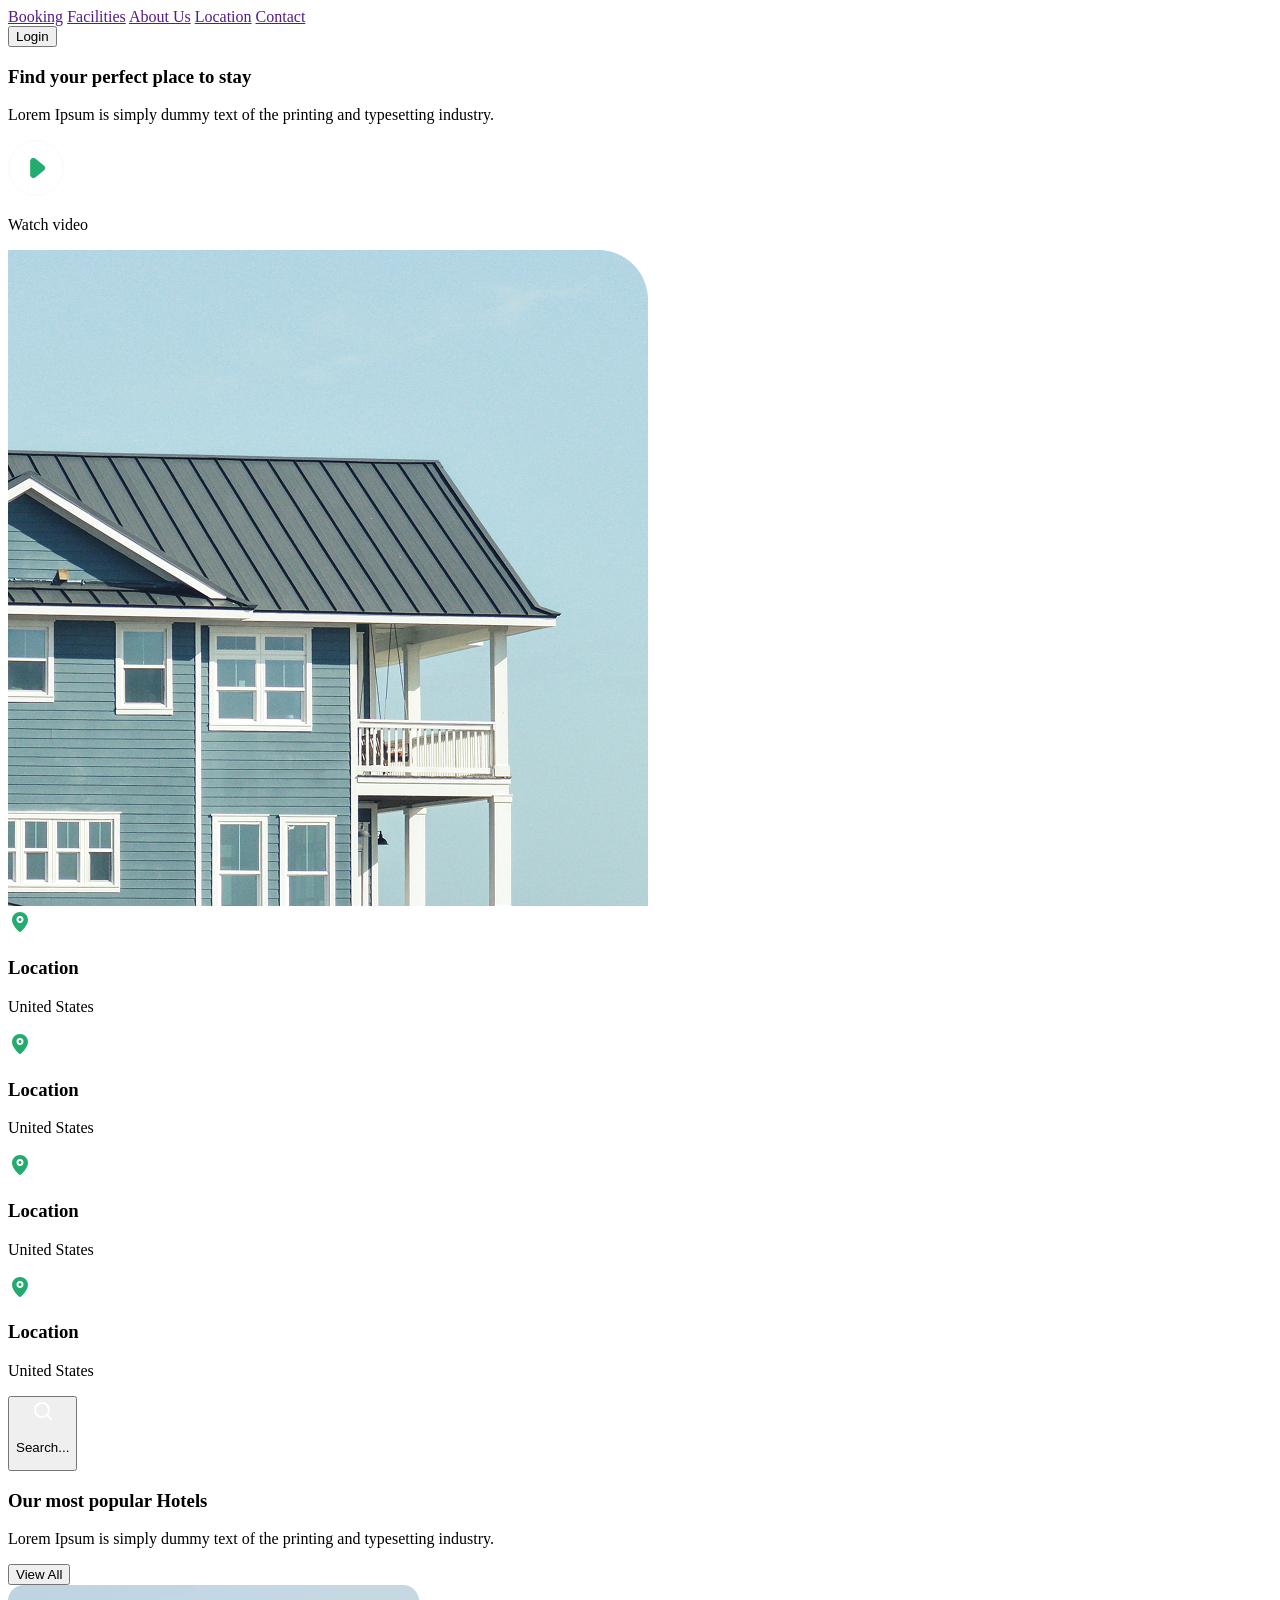
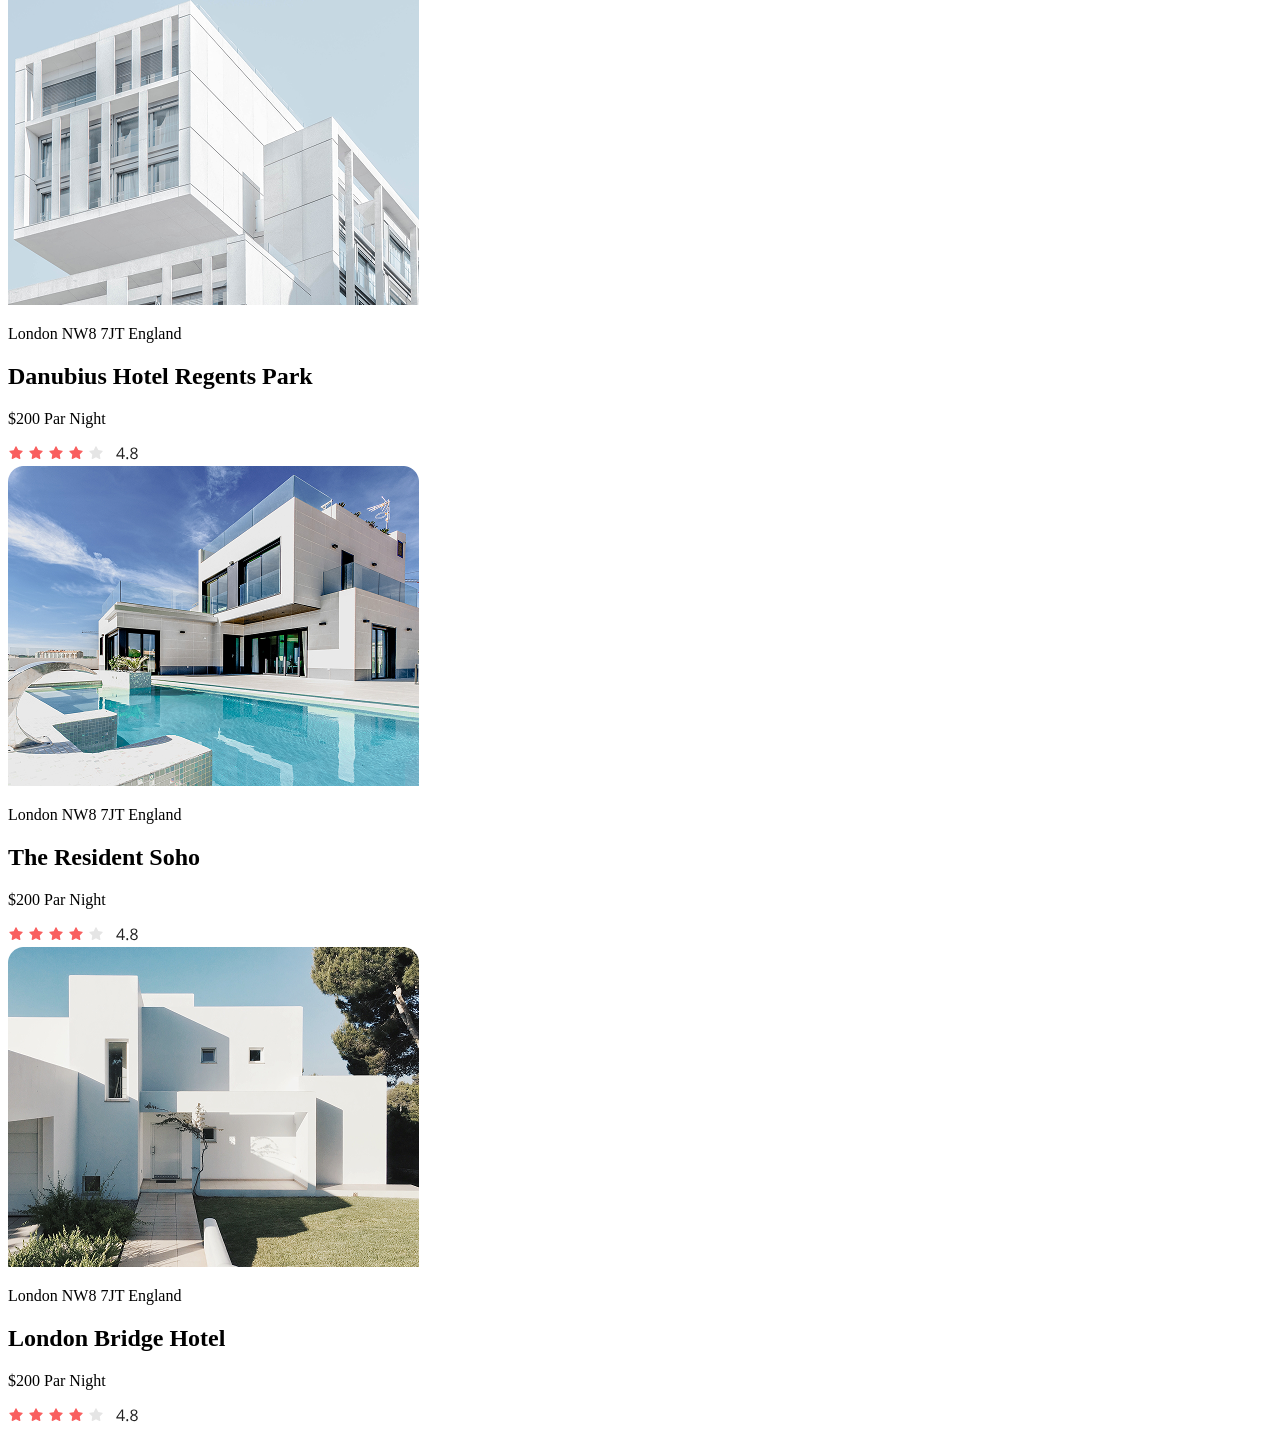
==== index.html @ 06f6a335 "section 2" ====
<!DOCTYPE html>
<html lang="en">
<head>
    <meta charset="UTF-8">
    <meta name="viewport" content="width=device-width, initial-scale=1.0">
    <title>Document</title>
    <link rel="stylesheet" href="./src/output.css">
</head>
<body>
    <section>
        <nav class="max-w-[1200px] h-[50px] m-auto flex items-center gap-[200px] justify-end">
            <div class="flex items-center gap-[40px]">
                <a href="">Booking</a>
                <a href="">Facilities</a>
                <a href="">About Us</a>
                <a href="">Location</a>
                <a href="">Contact</a>
            </div>
            <button class="w-[120px] h-[40px] rounded-[30px] bg-[#24AB70] text-[white]">Login</button>
        </nav>
    </section>
    <section class="w-[100%] h-[600px]">
        <nav class="max-w-[1200px] h-[500px] m-auto flex items-center justify-end gap-[80px] rounded-[40px_40px_0px_0px] bg-[#24AB700A]">
            <div class="w-[470px] h-[400px] flex flex-col gap-[30px]">
                <h1 class="text-[48px] font-bold">Find your perfect place to stay</h1>
                <p class="text-[gray]">Lorem Ipsum is simply dummy text of the printing and typesetting industry.</p>
                <div class="flex items-center gap-[20px]">
                    <svg width="56" height="56" viewBox="0 0 56 56" fill="none" xmlns="http://www.w3.org/2000/svg">
                        <circle cx="28" cy="28" r="28" fill="white"/>
                        <circle cx="28" cy="28" r="27.5" stroke="#E8E8E8" stroke-opacity="0.31"/>
                        <g clip-path="url(#clip0_4029_237)">
                        <path d="M25.4332 38C24.9098 37.9969 24.3929 37.8833 23.9165 37.6667C23.4012 37.4395 22.9622 37.0689 22.6519 36.599C22.3416 36.1291 22.1731 35.5798 22.1665 35.0167V20.9833C22.1731 20.4202 22.3416 19.8709 22.6519 19.401C22.9622 18.9311 23.4012 18.5605 23.9165 18.3333C24.5094 18.0533 25.1691 17.9454 25.8203 18.022C26.4715 18.0986 27.0881 18.3567 27.5998 18.7667L36.0998 25.7833C36.4332 26.0487 36.7023 26.3858 36.8874 26.7696C37.0724 27.1534 37.1685 27.5739 37.1685 28C37.1685 28.4261 37.0724 28.8466 36.8874 29.2304C36.7023 29.6142 36.4332 29.9513 36.0998 30.2167L27.5998 37.2333C26.9871 37.7302 26.222 38.0009 25.4332 38Z" fill="#24AB70"/>
                        </g>
                        <defs>
                        <clipPath id="clip0_4029_237">
                            <rect width="40" height="40" fill="white" transform="translate(8 8)"/>
                        </clipPath>
                        </defs>
                    </svg>
                    <p>Watch video</p>
               </div>
            </div>
            <img class="w-[600px] h-[500px] rounded-[0px_40px_0px_0px]" src="./imgs/image.png" alt="">
            <div class="w-[800px] h-[80px] bg-[white] shadow-[0px_10px_10px_#E8E8E8] rounded-[50px] left-[300px] top-[400px] flex items-center justify-end gap-[20px] absolute">
                <div class="w-[130px] flex items-start gap-[5px]  border-r border-[#E8E8E8]">
                    <svg width="24" height="24" viewBox="0 0 24 24" fill="none" xmlns="http://www.w3.org/2000/svg">
                        <g clip-path="url(#clip0_4029_289)">
                        <path d="M12 11C12.8284 11 13.5 10.3284 13.5 9.5C13.5 8.67157 12.8284 8 12 8C11.1716 8 10.5 8.67157 10.5 9.5C10.5 10.3284 11.1716 11 12 11Z" fill="#24AB70"/>
                        <path d="M12 2C9.89206 1.99989 7.86926 2.83176 6.37124 4.31479C4.87323 5.79782 4.02108 7.81216 4 9.92C4 15.4 11.05 21.5 11.35 21.76C11.5311 21.9149 11.7616 22.0001 12 22.0001C12.2384 22.0001 12.4689 21.9149 12.65 21.76C13 21.5 20 15.4 20 9.92C19.9789 7.81216 19.1268 5.79782 17.6288 4.31479C16.1307 2.83176 14.1079 1.99989 12 2ZM12 13C11.3078 13 10.6311 12.7947 10.0555 12.4101C9.47993 12.0256 9.03133 11.4789 8.76642 10.8394C8.50151 10.1999 8.4322 9.49612 8.56725 8.81718C8.7023 8.13825 9.03564 7.51461 9.52513 7.02513C10.0146 6.53564 10.6382 6.2023 11.3172 6.06725C11.9961 5.9322 12.6999 6.00151 13.3394 6.26642C13.9789 6.53133 14.5256 6.97993 14.9101 7.5555C15.2947 8.13108 15.5 8.80777 15.5 9.5C15.5 10.4283 15.1313 11.3185 14.4749 11.9749C13.8185 12.6313 12.9283 13 12 13Z" fill="#24AB70"/>
                        </g>
                        <defs>
                        <clipPath id="clip0_4029_289">
                        <rect width="24" height="24" fill="white"/>
                        </clipPath>
                        </defs>
                    </svg>
                    <div class="flex flex-col gap-[5px]">
                        <h1 class="font-bold">Location</h1>
                        <p class="text-[13px] text-[gray]">United States</p>
                    </div>
                </div>
                <div class="w-[130px] flex items-start gap-[5px] border-r border-[#E8E8E8]">
                    <svg width="24" height="24" viewBox="0 0 24 24" fill="none" xmlns="http://www.w3.org/2000/svg">
                        <g clip-path="url(#clip0_4029_289)">
                        <path d="M12 11C12.8284 11 13.5 10.3284 13.5 9.5C13.5 8.67157 12.8284 8 12 8C11.1716 8 10.5 8.67157 10.5 9.5C10.5 10.3284 11.1716 11 12 11Z" fill="#24AB70"/>
                        <path d="M12 2C9.89206 1.99989 7.86926 2.83176 6.37124 4.31479C4.87323 5.79782 4.02108 7.81216 4 9.92C4 15.4 11.05 21.5 11.35 21.76C11.5311 21.9149 11.7616 22.0001 12 22.0001C12.2384 22.0001 12.4689 21.9149 12.65 21.76C13 21.5 20 15.4 20 9.92C19.9789 7.81216 19.1268 5.79782 17.6288 4.31479C16.1307 2.83176 14.1079 1.99989 12 2ZM12 13C11.3078 13 10.6311 12.7947 10.0555 12.4101C9.47993 12.0256 9.03133 11.4789 8.76642 10.8394C8.50151 10.1999 8.4322 9.49612 8.56725 8.81718C8.7023 8.13825 9.03564 7.51461 9.52513 7.02513C10.0146 6.53564 10.6382 6.2023 11.3172 6.06725C11.9961 5.9322 12.6999 6.00151 13.3394 6.26642C13.9789 6.53133 14.5256 6.97993 14.9101 7.5555C15.2947 8.13108 15.5 8.80777 15.5 9.5C15.5 10.4283 15.1313 11.3185 14.4749 11.9749C13.8185 12.6313 12.9283 13 12 13Z" fill="#24AB70"/>
                        </g>
                        <defs>
                        <clipPath id="clip0_4029_289">
                        <rect width="24" height="24" fill="white"/>
                        </clipPath>
                        </defs>
                    </svg>
                    <div class="flex flex-col gap-[5px]">
                        <h1 class="font-bold">Location</h1>
                        <p class="text-[13px] text-[gray]">United States</p>
                    </div>
                </div>
                <div class="w-[130px] flex items-start gap-[5px] border-r border-[#E8E8E8]">
                    <svg width="24" height="24" viewBox="0 0 24 24" fill="none" xmlns="http://www.w3.org/2000/svg">
                        <g clip-path="url(#clip0_4029_289)">
                        <path d="M12 11C12.8284 11 13.5 10.3284 13.5 9.5C13.5 8.67157 12.8284 8 12 8C11.1716 8 10.5 8.67157 10.5 9.5C10.5 10.3284 11.1716 11 12 11Z" fill="#24AB70"/>
                        <path d="M12 2C9.89206 1.99989 7.86926 2.83176 6.37124 4.31479C4.87323 5.79782 4.02108 7.81216 4 9.92C4 15.4 11.05 21.5 11.35 21.76C11.5311 21.9149 11.7616 22.0001 12 22.0001C12.2384 22.0001 12.4689 21.9149 12.65 21.76C13 21.5 20 15.4 20 9.92C19.9789 7.81216 19.1268 5.79782 17.6288 4.31479C16.1307 2.83176 14.1079 1.99989 12 2ZM12 13C11.3078 13 10.6311 12.7947 10.0555 12.4101C9.47993 12.0256 9.03133 11.4789 8.76642 10.8394C8.50151 10.1999 8.4322 9.49612 8.56725 8.81718C8.7023 8.13825 9.03564 7.51461 9.52513 7.02513C10.0146 6.53564 10.6382 6.2023 11.3172 6.06725C11.9961 5.9322 12.6999 6.00151 13.3394 6.26642C13.9789 6.53133 14.5256 6.97993 14.9101 7.5555C15.2947 8.13108 15.5 8.80777 15.5 9.5C15.5 10.4283 15.1313 11.3185 14.4749 11.9749C13.8185 12.6313 12.9283 13 12 13Z" fill="#24AB70"/>
                        </g>
                        <defs>
                        <clipPath id="clip0_4029_289">
                        <rect width="24" height="24" fill="white"/>
                        </clipPath>
                        </defs>
                    </svg>
                    <div class="flex flex-col gap-[5px]">
                        <h1 class="font-bold">Location</h1>
                        <p class="text-[13px] text-[gray]">United States</p>
                    </div>
                </div>
                <div class="w-[130px] flex items-start gap-[5px] ">
                    <svg width="24" height="24" viewBox="0 0 24 24" fill="none" xmlns="http://www.w3.org/2000/svg">
                        <g clip-path="url(#clip0_4029_289)">
                        <path d="M12 11C12.8284 11 13.5 10.3284 13.5 9.5C13.5 8.67157 12.8284 8 12 8C11.1716 8 10.5 8.67157 10.5 9.5C10.5 10.3284 11.1716 11 12 11Z" fill="#24AB70"/>
                        <path d="M12 2C9.89206 1.99989 7.86926 2.83176 6.37124 4.31479C4.87323 5.79782 4.02108 7.81216 4 9.92C4 15.4 11.05 21.5 11.35 21.76C11.5311 21.9149 11.7616 22.0001 12 22.0001C12.2384 22.0001 12.4689 21.9149 12.65 21.76C13 21.5 20 15.4 20 9.92C19.9789 7.81216 19.1268 5.79782 17.6288 4.31479C16.1307 2.83176 14.1079 1.99989 12 2ZM12 13C11.3078 13 10.6311 12.7947 10.0555 12.4101C9.47993 12.0256 9.03133 11.4789 8.76642 10.8394C8.50151 10.1999 8.4322 9.49612 8.56725 8.81718C8.7023 8.13825 9.03564 7.51461 9.52513 7.02513C10.0146 6.53564 10.6382 6.2023 11.3172 6.06725C11.9961 5.9322 12.6999 6.00151 13.3394 6.26642C13.9789 6.53133 14.5256 6.97993 14.9101 7.5555C15.2947 8.13108 15.5 8.80777 15.5 9.5C15.5 10.4283 15.1313 11.3185 14.4749 11.9749C13.8185 12.6313 12.9283 13 12 13Z" fill="#24AB70"/>
                        </g>
                        <defs>
                        <clipPath id="clip0_4029_289">
                        <rect width="24" height="24" fill="white"/>
                        </clipPath>
                        </defs>
                    </svg>
                    <div class="flex flex-col gap-[5px]">
                        <h1 class="font-bold">Location</h1>
                        <p class="text-[13px] text-[gray]">United States</p>
                    </div>
                </div>
                <button class="w-[150px] h-[80px] rounded-[50px] bg-[#24AB70] flex items-center gap-[5px] justify-center">
                    <svg width="24" height="24" viewBox="0 0 24 24" fill="none" xmlns="http://www.w3.org/2000/svg">
                        <g clip-path="url(#clip0_4029_253)">
                        <path d="M20.71 19.29L17.31 15.9C18.407 14.5025 19.0022 12.7767 19 11C19 9.41775 18.5308 7.87103 17.6518 6.55544C16.7727 5.23985 15.5233 4.21447 14.0615 3.60897C12.5997 3.00347 10.9911 2.84504 9.43928 3.15372C7.88743 3.4624 6.46197 4.22433 5.34315 5.34315C4.22433 6.46197 3.4624 7.88743 3.15372 9.43928C2.84504 10.9911 3.00347 12.5997 3.60897 14.0615C4.21447 15.5233 5.23985 16.7727 6.55544 17.6518C7.87103 18.5308 9.41775 19 11 19C12.7767 19.0022 14.5025 18.407 15.9 17.31L19.29 20.71C19.383 20.8037 19.4936 20.8781 19.6154 20.9289C19.7373 20.9797 19.868 21.0058 20 21.0058C20.132 21.0058 20.2627 20.9797 20.3846 20.9289C20.5064 20.8781 20.617 20.8037 20.71 20.71C20.8037 20.617 20.8781 20.5064 20.9289 20.3846C20.9797 20.2627 21.0058 20.132 21.0058 20C21.0058 19.868 20.9797 19.7373 20.9289 19.6154C20.8781 19.4936 20.8037 19.383 20.71 19.29ZM5 11C5 9.81332 5.3519 8.65328 6.01119 7.66658C6.67047 6.67989 7.60755 5.91085 8.7039 5.45673C9.80026 5.0026 11.0067 4.88378 12.1705 5.11529C13.3344 5.3468 14.4035 5.91825 15.2426 6.75736C16.0818 7.59648 16.6532 8.66558 16.8847 9.82946C17.1162 10.9933 16.9974 12.1997 16.5433 13.2961C16.0892 14.3925 15.3201 15.3295 14.3334 15.9888C13.3467 16.6481 12.1867 17 11 17C9.4087 17 7.88258 16.3679 6.75736 15.2426C5.63214 14.1174 5 12.5913 5 11Z" fill="white"/>
                        </g>
                        <defs>
                        <clipPath id="clip0_4029_253">
                        <rect width="24" height="24" fill="white"/>
                        </clipPath>
                        </defs>
                    </svg>
                    <p class="text-[white]">Search...</p>
                </button>
            </div>
        </nav>
    </section>
    <section class="w-[100%] h-[700px] flex">
        <nav class="w-[1200px] h-[650px] m-auto flex flex-col gap-[50px]">
            <div class="w-[100%] h-[130px] flex items-end gap-[52.5%] justify-end">
                <div class="w-[470px] h-[130px]">
                <h1 class="text-[40px] font-bold">Our most popular Hotels</h1>
                <p class="text-[gray]">Lorem Ipsum is simply dummy text of the printing and typesetting industry.</p>
                </div>
                <button class="w-[100px] h-[30px] rounded-[50px] bg-[#24AB701A] text-[14px] text-[#24AB70]">View All</button>
            </div>
            <div class="w-[100%] h-[410px] flex items-center gap-[80px] justify-center">
                <div class="w-[350px] h-[400px] flex flex-col gap-[20px]">
                    <img src="./imgs/image (1).png" alt="">
                    <div class="w-[100%] h-[150px] flex flex-col gap-[10px] p-[0px_20px]">
                        <p class="text-[#24AB70] text-[15px]">London NW8 7JT England</p>
                        <h2 class="text-[20px] font-bold">Danubius Hotel Regents Park</h2>
                        <div class="flex items-center gap-[30px]">
                            <p class="text-[16px]">$200 Par Night</p>
                            <svg width="131" height="18" viewBox="0 0 131 18" fill="none" xmlns="http://www.w3.org/2000/svg">
                                <path d="M116.828 12.375H115.133V15H113.891V12.375H108.336V11.2422L113.758 3.51562H115.133V11.1953H116.828V12.375ZM113.891 11.1953V7.39844C113.891 6.65365 113.917 5.8125 113.969 4.875H113.906C113.656 5.375 113.422 5.78906 113.203 6.11719L109.633 11.1953H113.891ZM118.344 14.1719C118.344 13.8229 118.422 13.5599 118.578 13.3828C118.74 13.2005 118.969 13.1094 119.266 13.1094C119.568 13.1094 119.802 13.2005 119.969 13.3828C120.141 13.5599 120.227 13.8229 120.227 14.1719C120.227 14.5104 120.141 14.7708 119.969 14.9531C119.797 15.1354 119.562 15.2266 119.266 15.2266C119 15.2266 118.779 15.1458 118.602 14.9844C118.43 14.8177 118.344 14.5469 118.344 14.1719ZM125.984 3.41406C127.026 3.41406 127.852 3.65625 128.461 4.14062C129.07 4.625 129.375 5.29427 129.375 6.14844C129.375 6.71094 129.201 7.22396 128.852 7.6875C128.503 8.15104 127.945 8.57292 127.18 8.95312C128.107 9.39583 128.766 9.86198 129.156 10.3516C129.547 10.8359 129.742 11.3984 129.742 12.0391C129.742 12.987 129.411 13.7448 128.75 14.3125C128.089 14.875 127.182 15.1562 126.031 15.1562C124.812 15.1562 123.875 14.8906 123.219 14.3594C122.562 13.8229 122.234 13.0651 122.234 12.0859C122.234 10.7786 123.031 9.76042 124.625 9.03125C123.906 8.625 123.391 8.1875 123.078 7.71875C122.766 7.24479 122.609 6.71615 122.609 6.13281C122.609 5.30469 122.914 4.64583 123.523 4.15625C124.138 3.66146 124.958 3.41406 125.984 3.41406ZM123.516 12.1172C123.516 12.7422 123.732 13.2292 124.164 13.5781C124.602 13.9271 125.214 14.1016 126 14.1016C126.776 14.1016 127.38 13.9193 127.812 13.5547C128.245 13.1901 128.461 12.6901 128.461 12.0547C128.461 11.5495 128.258 11.1016 127.852 10.7109C127.445 10.3151 126.737 9.93229 125.727 9.5625C124.951 9.89583 124.388 10.2656 124.039 10.6719C123.69 11.0729 123.516 11.5547 123.516 12.1172ZM125.969 4.46875C125.318 4.46875 124.807 4.625 124.438 4.9375C124.068 5.25 123.883 5.66667 123.883 6.1875C123.883 6.66667 124.036 7.07812 124.344 7.42188C124.651 7.76562 125.219 8.10938 126.047 8.45312C126.792 8.14062 127.318 7.80469 127.625 7.44531C127.938 7.08594 128.094 6.66667 128.094 6.1875C128.094 5.66146 127.904 5.24479 127.523 4.9375C127.148 4.625 126.63 4.46875 125.969 4.46875Z" fill="#222222"/>
                                <g clip-path="url(#clip0_4029_16)">
                                <path d="M11.7065 15C11.5999 15.0004 11.4947 14.9753 11.3998 14.9266L7.99984 13.1466L4.59984 14.9266C4.48944 14.9847 4.36496 15.0106 4.24056 15.0014C4.11616 14.9923 3.99683 14.9484 3.89613 14.8748C3.79543 14.8012 3.7174 14.7008 3.67092 14.585C3.62443 14.4693 3.61136 14.3428 3.63318 14.22L4.29984 10.4666L1.55318 7.79997C1.46748 7.71446 1.40669 7.60722 1.37733 7.48977C1.34796 7.37232 1.35114 7.24909 1.38651 7.13331C1.42515 7.01482 1.49623 6.90954 1.59168 6.82941C1.68712 6.74928 1.80312 6.69751 1.92651 6.67997L5.72651 6.12664L7.39984 2.70664C7.45443 2.59393 7.53967 2.49887 7.64578 2.43236C7.7519 2.36584 7.8746 2.33057 7.99984 2.33057C8.12508 2.33057 8.24779 2.36584 8.3539 2.43236C8.46002 2.49887 8.54525 2.59393 8.59984 2.70664L10.2932 6.11997L14.0932 6.67331C14.2166 6.69084 14.3326 6.74262 14.428 6.82275C14.5235 6.90288 14.5945 7.00816 14.6332 7.12664C14.6685 7.24242 14.6717 7.36565 14.6424 7.4831C14.613 7.60055 14.5522 7.70779 14.4665 7.79331L11.7198 10.46L12.3865 14.2133C12.4103 14.3383 12.3978 14.4675 12.3506 14.5856C12.3033 14.7037 12.2233 14.8059 12.1198 14.88C11.9991 14.9646 11.8538 15.0068 11.7065 15Z" fill="#F95F5F"/>
                                </g>
                                <g clip-path="url(#clip1_4029_16)">
                                <path d="M31.7065 15C31.5999 15.0004 31.4947 14.9753 31.3998 14.9266L27.9998 13.1466L24.5998 14.9266C24.4894 14.9847 24.365 15.0106 24.2406 15.0014C24.1162 14.9923 23.9968 14.9484 23.8961 14.8748C23.7954 14.8012 23.7174 14.7008 23.6709 14.585C23.6244 14.4693 23.6114 14.3428 23.6332 14.22L24.2998 10.4666L21.5532 7.79997C21.4675 7.71446 21.4067 7.60722 21.3773 7.48977C21.348 7.37232 21.3511 7.24909 21.3865 7.13331C21.4251 7.01482 21.4962 6.90954 21.5917 6.82941C21.6871 6.74928 21.8031 6.69751 21.9265 6.67997L25.7265 6.12664L27.3998 2.70664C27.4544 2.59393 27.5397 2.49887 27.6458 2.43236C27.7519 2.36584 27.8746 2.33057 27.9998 2.33057C28.1251 2.33057 28.2478 2.36584 28.3539 2.43236C28.46 2.49887 28.5453 2.59393 28.5998 2.70664L30.2932 6.11997L34.0932 6.67331C34.2166 6.69084 34.3326 6.74262 34.428 6.82275C34.5235 6.90288 34.5945 7.00816 34.6332 7.12664C34.6685 7.24242 34.6717 7.36565 34.6424 7.4831C34.613 7.60055 34.5522 7.70779 34.4665 7.79331L31.7198 10.46L32.3865 14.2133C32.4103 14.3383 32.3978 14.4675 32.3506 14.5856C32.3033 14.7037 32.2233 14.8059 32.1198 14.88C31.9991 14.9646 31.8538 15.0068 31.7065 15Z" fill="#F95F5F"/>
                                </g>
                                <g clip-path="url(#clip2_4029_16)">
                                <path d="M51.7065 15C51.5999 15.0004 51.4947 14.9753 51.3998 14.9266L47.9998 13.1466L44.5998 14.9266C44.4894 14.9847 44.365 15.0106 44.2406 15.0014C44.1162 14.9923 43.9968 14.9484 43.8961 14.8748C43.7954 14.8012 43.7174 14.7008 43.6709 14.585C43.6244 14.4693 43.6114 14.3428 43.6332 14.22L44.2998 10.4666L41.5532 7.79997C41.4675 7.71446 41.4067 7.60722 41.3773 7.48977C41.348 7.37232 41.3511 7.24909 41.3865 7.13331C41.4251 7.01482 41.4962 6.90954 41.5917 6.82941C41.6871 6.74928 41.8031 6.69751 41.9265 6.67997L45.7265 6.12664L47.3998 2.70664C47.4544 2.59393 47.5397 2.49887 47.6458 2.43236C47.7519 2.36584 47.8746 2.33057 47.9998 2.33057C48.1251 2.33057 48.2478 2.36584 48.3539 2.43236C48.46 2.49887 48.5453 2.59393 48.5998 2.70664L50.2932 6.11997L54.0932 6.67331C54.2166 6.69084 54.3326 6.74262 54.428 6.82275C54.5235 6.90288 54.5945 7.00816 54.6332 7.12664C54.6685 7.24242 54.6717 7.36565 54.6424 7.4831C54.613 7.60055 54.5522 7.70779 54.4665 7.79331L51.7198 10.46L52.3865 14.2133C52.4103 14.3383 52.3978 14.4675 52.3506 14.5856C52.3033 14.7037 52.2233 14.8059 52.1198 14.88C51.9991 14.9646 51.8538 15.0068 51.7065 15Z" fill="#F95F5F"/>
                                </g>
                                <g clip-path="url(#clip3_4029_16)">
                                <path d="M71.7065 15C71.5999 15.0004 71.4947 14.9753 71.3998 14.9266L67.9998 13.1466L64.5998 14.9266C64.4894 14.9847 64.365 15.0106 64.2406 15.0014C64.1162 14.9923 63.9968 14.9484 63.8961 14.8748C63.7954 14.8012 63.7174 14.7008 63.6709 14.585C63.6244 14.4693 63.6114 14.3428 63.6332 14.22L64.2998 10.4666L61.5532 7.79997C61.4675 7.71446 61.4067 7.60722 61.3773 7.48977C61.348 7.37232 61.3511 7.24909 61.3865 7.13331C61.4251 7.01482 61.4962 6.90954 61.5917 6.82941C61.6871 6.74928 61.8031 6.69751 61.9265 6.67997L65.7265 6.12664L67.3998 2.70664C67.4544 2.59393 67.5397 2.49887 67.6458 2.43236C67.7519 2.36584 67.8746 2.33057 67.9998 2.33057C68.1251 2.33057 68.2478 2.36584 68.3539 2.43236C68.46 2.49887 68.5453 2.59393 68.5998 2.70664L70.2932 6.11997L74.0932 6.67331C74.2166 6.69084 74.3326 6.74262 74.428 6.82275C74.5235 6.90288 74.5945 7.00816 74.6332 7.12664C74.6685 7.24242 74.6717 7.36565 74.6424 7.4831C74.613 7.60055 74.5522 7.70779 74.4665 7.79331L71.7198 10.46L72.3865 14.2133C72.4103 14.3383 72.3978 14.4675 72.3506 14.5856C72.3033 14.7037 72.2233 14.8059 72.1198 14.88C71.9991 14.9646 71.8538 15.0068 71.7065 15Z" fill="#F95F5F"/>
                                </g>
                                <g clip-path="url(#clip4_4029_16)">
                                <path d="M91.7065 15C91.5999 15.0004 91.4947 14.9753 91.3998 14.9266L87.9998 13.1466L84.5998 14.9266C84.4894 14.9847 84.365 15.0106 84.2406 15.0014C84.1162 14.9923 83.9968 14.9484 83.8961 14.8748C83.7954 14.8012 83.7174 14.7008 83.6709 14.585C83.6244 14.4693 83.6114 14.3428 83.6332 14.22L84.2998 10.4666L81.5532 7.79997C81.4675 7.71446 81.4067 7.60722 81.3773 7.48977C81.348 7.37232 81.3511 7.24909 81.3865 7.13331C81.4251 7.01482 81.4962 6.90954 81.5917 6.82941C81.6871 6.74928 81.8031 6.69751 81.9265 6.67997L85.7265 6.12664L87.3998 2.70664C87.4544 2.59393 87.5397 2.49887 87.6458 2.43236C87.7519 2.36584 87.8746 2.33057 87.9998 2.33057C88.1251 2.33057 88.2478 2.36584 88.3539 2.43236C88.46 2.49887 88.5453 2.59393 88.5998 2.70664L90.2932 6.11997L94.0932 6.67331C94.2166 6.69084 94.3326 6.74262 94.428 6.82275C94.5235 6.90288 94.5945 7.00816 94.6332 7.12664C94.6685 7.24242 94.6717 7.36565 94.6424 7.4831C94.613 7.60055 94.5522 7.70779 94.4665 7.79331L91.7198 10.46L92.3865 14.2133C92.4103 14.3383 92.3978 14.4675 92.3506 14.5856C92.3033 14.7037 92.2233 14.8059 92.1198 14.88C91.9991 14.9646 91.8538 15.0068 91.7065 15Z" fill="#E5E5E5"/>
                                </g>
                                <defs>
                                <clipPath id="clip0_4029_16">
                                <rect width="16" height="16" fill="white" transform="translate(0 1)"/>
                                </clipPath>
                                <clipPath id="clip1_4029_16">
                                <rect width="16" height="16" fill="white" transform="translate(20 1)"/>
                                </clipPath>
                                <clipPath id="clip2_4029_16">
                                <rect width="16" height="16" fill="white" transform="translate(40 1)"/>
                                </clipPath>
                                <clipPath id="clip3_4029_16">
                                <rect width="16" height="16" fill="white" transform="translate(60 1)"/>
                                </clipPath>
                                <clipPath id="clip4_4029_16">
                                <rect width="16" height="16" fill="white" transform="translate(80 1)"/>
                                </clipPath>
                                </defs>
                                </svg>
                        </div>
                    </div>
                </div>
                <div class="w-[350px] h-[400px] flex flex-col gap-[20px]">
                    <img src="./imgs/image (2).png" alt="">
                    <div class="w-[100%] h-[150px] flex flex-col gap-[10px] p-[0px_20px]">
                        <p class="text-[#24AB70] text-[15px]">London NW8 7JT England</p>
                        <h2 class="text-[20px] font-bold">The Resident Soho</h2>
                        <div class="flex items-center gap-[30px]">
                            <p class="text-[16px]">$200 Par Night</p>
                            <svg width="131" height="18" viewBox="0 0 131 18" fill="none" xmlns="http://www.w3.org/2000/svg">
                                <path d="M116.828 12.375H115.133V15H113.891V12.375H108.336V11.2422L113.758 3.51562H115.133V11.1953H116.828V12.375ZM113.891 11.1953V7.39844C113.891 6.65365 113.917 5.8125 113.969 4.875H113.906C113.656 5.375 113.422 5.78906 113.203 6.11719L109.633 11.1953H113.891ZM118.344 14.1719C118.344 13.8229 118.422 13.5599 118.578 13.3828C118.74 13.2005 118.969 13.1094 119.266 13.1094C119.568 13.1094 119.802 13.2005 119.969 13.3828C120.141 13.5599 120.227 13.8229 120.227 14.1719C120.227 14.5104 120.141 14.7708 119.969 14.9531C119.797 15.1354 119.562 15.2266 119.266 15.2266C119 15.2266 118.779 15.1458 118.602 14.9844C118.43 14.8177 118.344 14.5469 118.344 14.1719ZM125.984 3.41406C127.026 3.41406 127.852 3.65625 128.461 4.14062C129.07 4.625 129.375 5.29427 129.375 6.14844C129.375 6.71094 129.201 7.22396 128.852 7.6875C128.503 8.15104 127.945 8.57292 127.18 8.95312C128.107 9.39583 128.766 9.86198 129.156 10.3516C129.547 10.8359 129.742 11.3984 129.742 12.0391C129.742 12.987 129.411 13.7448 128.75 14.3125C128.089 14.875 127.182 15.1562 126.031 15.1562C124.812 15.1562 123.875 14.8906 123.219 14.3594C122.562 13.8229 122.234 13.0651 122.234 12.0859C122.234 10.7786 123.031 9.76042 124.625 9.03125C123.906 8.625 123.391 8.1875 123.078 7.71875C122.766 7.24479 122.609 6.71615 122.609 6.13281C122.609 5.30469 122.914 4.64583 123.523 4.15625C124.138 3.66146 124.958 3.41406 125.984 3.41406ZM123.516 12.1172C123.516 12.7422 123.732 13.2292 124.164 13.5781C124.602 13.9271 125.214 14.1016 126 14.1016C126.776 14.1016 127.38 13.9193 127.812 13.5547C128.245 13.1901 128.461 12.6901 128.461 12.0547C128.461 11.5495 128.258 11.1016 127.852 10.7109C127.445 10.3151 126.737 9.93229 125.727 9.5625C124.951 9.89583 124.388 10.2656 124.039 10.6719C123.69 11.0729 123.516 11.5547 123.516 12.1172ZM125.969 4.46875C125.318 4.46875 124.807 4.625 124.438 4.9375C124.068 5.25 123.883 5.66667 123.883 6.1875C123.883 6.66667 124.036 7.07812 124.344 7.42188C124.651 7.76562 125.219 8.10938 126.047 8.45312C126.792 8.14062 127.318 7.80469 127.625 7.44531C127.938 7.08594 128.094 6.66667 128.094 6.1875C128.094 5.66146 127.904 5.24479 127.523 4.9375C127.148 4.625 126.63 4.46875 125.969 4.46875Z" fill="#222222"/>
                                <g clip-path="url(#clip0_4029_16)">
                                <path d="M11.7065 15C11.5999 15.0004 11.4947 14.9753 11.3998 14.9266L7.99984 13.1466L4.59984 14.9266C4.48944 14.9847 4.36496 15.0106 4.24056 15.0014C4.11616 14.9923 3.99683 14.9484 3.89613 14.8748C3.79543 14.8012 3.7174 14.7008 3.67092 14.585C3.62443 14.4693 3.61136 14.3428 3.63318 14.22L4.29984 10.4666L1.55318 7.79997C1.46748 7.71446 1.40669 7.60722 1.37733 7.48977C1.34796 7.37232 1.35114 7.24909 1.38651 7.13331C1.42515 7.01482 1.49623 6.90954 1.59168 6.82941C1.68712 6.74928 1.80312 6.69751 1.92651 6.67997L5.72651 6.12664L7.39984 2.70664C7.45443 2.59393 7.53967 2.49887 7.64578 2.43236C7.7519 2.36584 7.8746 2.33057 7.99984 2.33057C8.12508 2.33057 8.24779 2.36584 8.3539 2.43236C8.46002 2.49887 8.54525 2.59393 8.59984 2.70664L10.2932 6.11997L14.0932 6.67331C14.2166 6.69084 14.3326 6.74262 14.428 6.82275C14.5235 6.90288 14.5945 7.00816 14.6332 7.12664C14.6685 7.24242 14.6717 7.36565 14.6424 7.4831C14.613 7.60055 14.5522 7.70779 14.4665 7.79331L11.7198 10.46L12.3865 14.2133C12.4103 14.3383 12.3978 14.4675 12.3506 14.5856C12.3033 14.7037 12.2233 14.8059 12.1198 14.88C11.9991 14.9646 11.8538 15.0068 11.7065 15Z" fill="#F95F5F"/>
                                </g>
                                <g clip-path="url(#clip1_4029_16)">
                                <path d="M31.7065 15C31.5999 15.0004 31.4947 14.9753 31.3998 14.9266L27.9998 13.1466L24.5998 14.9266C24.4894 14.9847 24.365 15.0106 24.2406 15.0014C24.1162 14.9923 23.9968 14.9484 23.8961 14.8748C23.7954 14.8012 23.7174 14.7008 23.6709 14.585C23.6244 14.4693 23.6114 14.3428 23.6332 14.22L24.2998 10.4666L21.5532 7.79997C21.4675 7.71446 21.4067 7.60722 21.3773 7.48977C21.348 7.37232 21.3511 7.24909 21.3865 7.13331C21.4251 7.01482 21.4962 6.90954 21.5917 6.82941C21.6871 6.74928 21.8031 6.69751 21.9265 6.67997L25.7265 6.12664L27.3998 2.70664C27.4544 2.59393 27.5397 2.49887 27.6458 2.43236C27.7519 2.36584 27.8746 2.33057 27.9998 2.33057C28.1251 2.33057 28.2478 2.36584 28.3539 2.43236C28.46 2.49887 28.5453 2.59393 28.5998 2.70664L30.2932 6.11997L34.0932 6.67331C34.2166 6.69084 34.3326 6.74262 34.428 6.82275C34.5235 6.90288 34.5945 7.00816 34.6332 7.12664C34.6685 7.24242 34.6717 7.36565 34.6424 7.4831C34.613 7.60055 34.5522 7.70779 34.4665 7.79331L31.7198 10.46L32.3865 14.2133C32.4103 14.3383 32.3978 14.4675 32.3506 14.5856C32.3033 14.7037 32.2233 14.8059 32.1198 14.88C31.9991 14.9646 31.8538 15.0068 31.7065 15Z" fill="#F95F5F"/>
                                </g>
                                <g clip-path="url(#clip2_4029_16)">
                                <path d="M51.7065 15C51.5999 15.0004 51.4947 14.9753 51.3998 14.9266L47.9998 13.1466L44.5998 14.9266C44.4894 14.9847 44.365 15.0106 44.2406 15.0014C44.1162 14.9923 43.9968 14.9484 43.8961 14.8748C43.7954 14.8012 43.7174 14.7008 43.6709 14.585C43.6244 14.4693 43.6114 14.3428 43.6332 14.22L44.2998 10.4666L41.5532 7.79997C41.4675 7.71446 41.4067 7.60722 41.3773 7.48977C41.348 7.37232 41.3511 7.24909 41.3865 7.13331C41.4251 7.01482 41.4962 6.90954 41.5917 6.82941C41.6871 6.74928 41.8031 6.69751 41.9265 6.67997L45.7265 6.12664L47.3998 2.70664C47.4544 2.59393 47.5397 2.49887 47.6458 2.43236C47.7519 2.36584 47.8746 2.33057 47.9998 2.33057C48.1251 2.33057 48.2478 2.36584 48.3539 2.43236C48.46 2.49887 48.5453 2.59393 48.5998 2.70664L50.2932 6.11997L54.0932 6.67331C54.2166 6.69084 54.3326 6.74262 54.428 6.82275C54.5235 6.90288 54.5945 7.00816 54.6332 7.12664C54.6685 7.24242 54.6717 7.36565 54.6424 7.4831C54.613 7.60055 54.5522 7.70779 54.4665 7.79331L51.7198 10.46L52.3865 14.2133C52.4103 14.3383 52.3978 14.4675 52.3506 14.5856C52.3033 14.7037 52.2233 14.8059 52.1198 14.88C51.9991 14.9646 51.8538 15.0068 51.7065 15Z" fill="#F95F5F"/>
                                </g>
                                <g clip-path="url(#clip3_4029_16)">
                                <path d="M71.7065 15C71.5999 15.0004 71.4947 14.9753 71.3998 14.9266L67.9998 13.1466L64.5998 14.9266C64.4894 14.9847 64.365 15.0106 64.2406 15.0014C64.1162 14.9923 63.9968 14.9484 63.8961 14.8748C63.7954 14.8012 63.7174 14.7008 63.6709 14.585C63.6244 14.4693 63.6114 14.3428 63.6332 14.22L64.2998 10.4666L61.5532 7.79997C61.4675 7.71446 61.4067 7.60722 61.3773 7.48977C61.348 7.37232 61.3511 7.24909 61.3865 7.13331C61.4251 7.01482 61.4962 6.90954 61.5917 6.82941C61.6871 6.74928 61.8031 6.69751 61.9265 6.67997L65.7265 6.12664L67.3998 2.70664C67.4544 2.59393 67.5397 2.49887 67.6458 2.43236C67.7519 2.36584 67.8746 2.33057 67.9998 2.33057C68.1251 2.33057 68.2478 2.36584 68.3539 2.43236C68.46 2.49887 68.5453 2.59393 68.5998 2.70664L70.2932 6.11997L74.0932 6.67331C74.2166 6.69084 74.3326 6.74262 74.428 6.82275C74.5235 6.90288 74.5945 7.00816 74.6332 7.12664C74.6685 7.24242 74.6717 7.36565 74.6424 7.4831C74.613 7.60055 74.5522 7.70779 74.4665 7.79331L71.7198 10.46L72.3865 14.2133C72.4103 14.3383 72.3978 14.4675 72.3506 14.5856C72.3033 14.7037 72.2233 14.8059 72.1198 14.88C71.9991 14.9646 71.8538 15.0068 71.7065 15Z" fill="#F95F5F"/>
                                </g>
                                <g clip-path="url(#clip4_4029_16)">
                                <path d="M91.7065 15C91.5999 15.0004 91.4947 14.9753 91.3998 14.9266L87.9998 13.1466L84.5998 14.9266C84.4894 14.9847 84.365 15.0106 84.2406 15.0014C84.1162 14.9923 83.9968 14.9484 83.8961 14.8748C83.7954 14.8012 83.7174 14.7008 83.6709 14.585C83.6244 14.4693 83.6114 14.3428 83.6332 14.22L84.2998 10.4666L81.5532 7.79997C81.4675 7.71446 81.4067 7.60722 81.3773 7.48977C81.348 7.37232 81.3511 7.24909 81.3865 7.13331C81.4251 7.01482 81.4962 6.90954 81.5917 6.82941C81.6871 6.74928 81.8031 6.69751 81.9265 6.67997L85.7265 6.12664L87.3998 2.70664C87.4544 2.59393 87.5397 2.49887 87.6458 2.43236C87.7519 2.36584 87.8746 2.33057 87.9998 2.33057C88.1251 2.33057 88.2478 2.36584 88.3539 2.43236C88.46 2.49887 88.5453 2.59393 88.5998 2.70664L90.2932 6.11997L94.0932 6.67331C94.2166 6.69084 94.3326 6.74262 94.428 6.82275C94.5235 6.90288 94.5945 7.00816 94.6332 7.12664C94.6685 7.24242 94.6717 7.36565 94.6424 7.4831C94.613 7.60055 94.5522 7.70779 94.4665 7.79331L91.7198 10.46L92.3865 14.2133C92.4103 14.3383 92.3978 14.4675 92.3506 14.5856C92.3033 14.7037 92.2233 14.8059 92.1198 14.88C91.9991 14.9646 91.8538 15.0068 91.7065 15Z" fill="#E5E5E5"/>
                                </g>
                                <defs>
                                <clipPath id="clip0_4029_16">
                                <rect width="16" height="16" fill="white" transform="translate(0 1)"/>
                                </clipPath>
                                <clipPath id="clip1_4029_16">
                                <rect width="16" height="16" fill="white" transform="translate(20 1)"/>
                                </clipPath>
                                <clipPath id="clip2_4029_16">
                                <rect width="16" height="16" fill="white" transform="translate(40 1)"/>
                                </clipPath>
                                <clipPath id="clip3_4029_16">
                                <rect width="16" height="16" fill="white" transform="translate(60 1)"/>
                                </clipPath>
                                <clipPath id="clip4_4029_16">
                                <rect width="16" height="16" fill="white" transform="translate(80 1)"/>
                                </clipPath>
                                </defs>
                                </svg>
                        </div>
                    </div>
                </div>
                <div class="w-[350px] h-[400px] flex flex-col gap-[20px]">
                    <img src="./imgs/image (3).png" alt="">
                    <div class="w-[100%] h-[150px] flex flex-col gap-[10px] p-[0px_20px]">
                        <p class="text-[#24AB70] text-[15px]">London NW8 7JT England</p>
                        <h2 class="text-[20px] font-bold">London Bridge Hotel</h2>
                        <div class="flex items-center gap-[30px]">
                            <p class="text-[16px]">$200 Par Night</p>
                            <svg width="131" height="18" viewBox="0 0 131 18" fill="none" xmlns="http://www.w3.org/2000/svg">
                                <path d="M116.828 12.375H115.133V15H113.891V12.375H108.336V11.2422L113.758 3.51562H115.133V11.1953H116.828V12.375ZM113.891 11.1953V7.39844C113.891 6.65365 113.917 5.8125 113.969 4.875H113.906C113.656 5.375 113.422 5.78906 113.203 6.11719L109.633 11.1953H113.891ZM118.344 14.1719C118.344 13.8229 118.422 13.5599 118.578 13.3828C118.74 13.2005 118.969 13.1094 119.266 13.1094C119.568 13.1094 119.802 13.2005 119.969 13.3828C120.141 13.5599 120.227 13.8229 120.227 14.1719C120.227 14.5104 120.141 14.7708 119.969 14.9531C119.797 15.1354 119.562 15.2266 119.266 15.2266C119 15.2266 118.779 15.1458 118.602 14.9844C118.43 14.8177 118.344 14.5469 118.344 14.1719ZM125.984 3.41406C127.026 3.41406 127.852 3.65625 128.461 4.14062C129.07 4.625 129.375 5.29427 129.375 6.14844C129.375 6.71094 129.201 7.22396 128.852 7.6875C128.503 8.15104 127.945 8.57292 127.18 8.95312C128.107 9.39583 128.766 9.86198 129.156 10.3516C129.547 10.8359 129.742 11.3984 129.742 12.0391C129.742 12.987 129.411 13.7448 128.75 14.3125C128.089 14.875 127.182 15.1562 126.031 15.1562C124.812 15.1562 123.875 14.8906 123.219 14.3594C122.562 13.8229 122.234 13.0651 122.234 12.0859C122.234 10.7786 123.031 9.76042 124.625 9.03125C123.906 8.625 123.391 8.1875 123.078 7.71875C122.766 7.24479 122.609 6.71615 122.609 6.13281C122.609 5.30469 122.914 4.64583 123.523 4.15625C124.138 3.66146 124.958 3.41406 125.984 3.41406ZM123.516 12.1172C123.516 12.7422 123.732 13.2292 124.164 13.5781C124.602 13.9271 125.214 14.1016 126 14.1016C126.776 14.1016 127.38 13.9193 127.812 13.5547C128.245 13.1901 128.461 12.6901 128.461 12.0547C128.461 11.5495 128.258 11.1016 127.852 10.7109C127.445 10.3151 126.737 9.93229 125.727 9.5625C124.951 9.89583 124.388 10.2656 124.039 10.6719C123.69 11.0729 123.516 11.5547 123.516 12.1172ZM125.969 4.46875C125.318 4.46875 124.807 4.625 124.438 4.9375C124.068 5.25 123.883 5.66667 123.883 6.1875C123.883 6.66667 124.036 7.07812 124.344 7.42188C124.651 7.76562 125.219 8.10938 126.047 8.45312C126.792 8.14062 127.318 7.80469 127.625 7.44531C127.938 7.08594 128.094 6.66667 128.094 6.1875C128.094 5.66146 127.904 5.24479 127.523 4.9375C127.148 4.625 126.63 4.46875 125.969 4.46875Z" fill="#222222"/>
                                <g clip-path="url(#clip0_4029_16)">
                                <path d="M11.7065 15C11.5999 15.0004 11.4947 14.9753 11.3998 14.9266L7.99984 13.1466L4.59984 14.9266C4.48944 14.9847 4.36496 15.0106 4.24056 15.0014C4.11616 14.9923 3.99683 14.9484 3.89613 14.8748C3.79543 14.8012 3.7174 14.7008 3.67092 14.585C3.62443 14.4693 3.61136 14.3428 3.63318 14.22L4.29984 10.4666L1.55318 7.79997C1.46748 7.71446 1.40669 7.60722 1.37733 7.48977C1.34796 7.37232 1.35114 7.24909 1.38651 7.13331C1.42515 7.01482 1.49623 6.90954 1.59168 6.82941C1.68712 6.74928 1.80312 6.69751 1.92651 6.67997L5.72651 6.12664L7.39984 2.70664C7.45443 2.59393 7.53967 2.49887 7.64578 2.43236C7.7519 2.36584 7.8746 2.33057 7.99984 2.33057C8.12508 2.33057 8.24779 2.36584 8.3539 2.43236C8.46002 2.49887 8.54525 2.59393 8.59984 2.70664L10.2932 6.11997L14.0932 6.67331C14.2166 6.69084 14.3326 6.74262 14.428 6.82275C14.5235 6.90288 14.5945 7.00816 14.6332 7.12664C14.6685 7.24242 14.6717 7.36565 14.6424 7.4831C14.613 7.60055 14.5522 7.70779 14.4665 7.79331L11.7198 10.46L12.3865 14.2133C12.4103 14.3383 12.3978 14.4675 12.3506 14.5856C12.3033 14.7037 12.2233 14.8059 12.1198 14.88C11.9991 14.9646 11.8538 15.0068 11.7065 15Z" fill="#F95F5F"/>
                                </g>
                                <g clip-path="url(#clip1_4029_16)">
                                <path d="M31.7065 15C31.5999 15.0004 31.4947 14.9753 31.3998 14.9266L27.9998 13.1466L24.5998 14.9266C24.4894 14.9847 24.365 15.0106 24.2406 15.0014C24.1162 14.9923 23.9968 14.9484 23.8961 14.8748C23.7954 14.8012 23.7174 14.7008 23.6709 14.585C23.6244 14.4693 23.6114 14.3428 23.6332 14.22L24.2998 10.4666L21.5532 7.79997C21.4675 7.71446 21.4067 7.60722 21.3773 7.48977C21.348 7.37232 21.3511 7.24909 21.3865 7.13331C21.4251 7.01482 21.4962 6.90954 21.5917 6.82941C21.6871 6.74928 21.8031 6.69751 21.9265 6.67997L25.7265 6.12664L27.3998 2.70664C27.4544 2.59393 27.5397 2.49887 27.6458 2.43236C27.7519 2.36584 27.8746 2.33057 27.9998 2.33057C28.1251 2.33057 28.2478 2.36584 28.3539 2.43236C28.46 2.49887 28.5453 2.59393 28.5998 2.70664L30.2932 6.11997L34.0932 6.67331C34.2166 6.69084 34.3326 6.74262 34.428 6.82275C34.5235 6.90288 34.5945 7.00816 34.6332 7.12664C34.6685 7.24242 34.6717 7.36565 34.6424 7.4831C34.613 7.60055 34.5522 7.70779 34.4665 7.79331L31.7198 10.46L32.3865 14.2133C32.4103 14.3383 32.3978 14.4675 32.3506 14.5856C32.3033 14.7037 32.2233 14.8059 32.1198 14.88C31.9991 14.9646 31.8538 15.0068 31.7065 15Z" fill="#F95F5F"/>
                                </g>
                                <g clip-path="url(#clip2_4029_16)">
                                <path d="M51.7065 15C51.5999 15.0004 51.4947 14.9753 51.3998 14.9266L47.9998 13.1466L44.5998 14.9266C44.4894 14.9847 44.365 15.0106 44.2406 15.0014C44.1162 14.9923 43.9968 14.9484 43.8961 14.8748C43.7954 14.8012 43.7174 14.7008 43.6709 14.585C43.6244 14.4693 43.6114 14.3428 43.6332 14.22L44.2998 10.4666L41.5532 7.79997C41.4675 7.71446 41.4067 7.60722 41.3773 7.48977C41.348 7.37232 41.3511 7.24909 41.3865 7.13331C41.4251 7.01482 41.4962 6.90954 41.5917 6.82941C41.6871 6.74928 41.8031 6.69751 41.9265 6.67997L45.7265 6.12664L47.3998 2.70664C47.4544 2.59393 47.5397 2.49887 47.6458 2.43236C47.7519 2.36584 47.8746 2.33057 47.9998 2.33057C48.1251 2.33057 48.2478 2.36584 48.3539 2.43236C48.46 2.49887 48.5453 2.59393 48.5998 2.70664L50.2932 6.11997L54.0932 6.67331C54.2166 6.69084 54.3326 6.74262 54.428 6.82275C54.5235 6.90288 54.5945 7.00816 54.6332 7.12664C54.6685 7.24242 54.6717 7.36565 54.6424 7.4831C54.613 7.60055 54.5522 7.70779 54.4665 7.79331L51.7198 10.46L52.3865 14.2133C52.4103 14.3383 52.3978 14.4675 52.3506 14.5856C52.3033 14.7037 52.2233 14.8059 52.1198 14.88C51.9991 14.9646 51.8538 15.0068 51.7065 15Z" fill="#F95F5F"/>
                                </g>
                                <g clip-path="url(#clip3_4029_16)">
                                <path d="M71.7065 15C71.5999 15.0004 71.4947 14.9753 71.3998 14.9266L67.9998 13.1466L64.5998 14.9266C64.4894 14.9847 64.365 15.0106 64.2406 15.0014C64.1162 14.9923 63.9968 14.9484 63.8961 14.8748C63.7954 14.8012 63.7174 14.7008 63.6709 14.585C63.6244 14.4693 63.6114 14.3428 63.6332 14.22L64.2998 10.4666L61.5532 7.79997C61.4675 7.71446 61.4067 7.60722 61.3773 7.48977C61.348 7.37232 61.3511 7.24909 61.3865 7.13331C61.4251 7.01482 61.4962 6.90954 61.5917 6.82941C61.6871 6.74928 61.8031 6.69751 61.9265 6.67997L65.7265 6.12664L67.3998 2.70664C67.4544 2.59393 67.5397 2.49887 67.6458 2.43236C67.7519 2.36584 67.8746 2.33057 67.9998 2.33057C68.1251 2.33057 68.2478 2.36584 68.3539 2.43236C68.46 2.49887 68.5453 2.59393 68.5998 2.70664L70.2932 6.11997L74.0932 6.67331C74.2166 6.69084 74.3326 6.74262 74.428 6.82275C74.5235 6.90288 74.5945 7.00816 74.6332 7.12664C74.6685 7.24242 74.6717 7.36565 74.6424 7.4831C74.613 7.60055 74.5522 7.70779 74.4665 7.79331L71.7198 10.46L72.3865 14.2133C72.4103 14.3383 72.3978 14.4675 72.3506 14.5856C72.3033 14.7037 72.2233 14.8059 72.1198 14.88C71.9991 14.9646 71.8538 15.0068 71.7065 15Z" fill="#F95F5F"/>
                                </g>
                                <g clip-path="url(#clip4_4029_16)">
                                <path d="M91.7065 15C91.5999 15.0004 91.4947 14.9753 91.3998 14.9266L87.9998 13.1466L84.5998 14.9266C84.4894 14.9847 84.365 15.0106 84.2406 15.0014C84.1162 14.9923 83.9968 14.9484 83.8961 14.8748C83.7954 14.8012 83.7174 14.7008 83.6709 14.585C83.6244 14.4693 83.6114 14.3428 83.6332 14.22L84.2998 10.4666L81.5532 7.79997C81.4675 7.71446 81.4067 7.60722 81.3773 7.48977C81.348 7.37232 81.3511 7.24909 81.3865 7.13331C81.4251 7.01482 81.4962 6.90954 81.5917 6.82941C81.6871 6.74928 81.8031 6.69751 81.9265 6.67997L85.7265 6.12664L87.3998 2.70664C87.4544 2.59393 87.5397 2.49887 87.6458 2.43236C87.7519 2.36584 87.8746 2.33057 87.9998 2.33057C88.1251 2.33057 88.2478 2.36584 88.3539 2.43236C88.46 2.49887 88.5453 2.59393 88.5998 2.70664L90.2932 6.11997L94.0932 6.67331C94.2166 6.69084 94.3326 6.74262 94.428 6.82275C94.5235 6.90288 94.5945 7.00816 94.6332 7.12664C94.6685 7.24242 94.6717 7.36565 94.6424 7.4831C94.613 7.60055 94.5522 7.70779 94.4665 7.79331L91.7198 10.46L92.3865 14.2133C92.4103 14.3383 92.3978 14.4675 92.3506 14.5856C92.3033 14.7037 92.2233 14.8059 92.1198 14.88C91.9991 14.9646 91.8538 15.0068 91.7065 15Z" fill="#E5E5E5"/>
                                </g>
                                <defs>
                                <clipPath id="clip0_4029_16">
                                <rect width="16" height="16" fill="white" transform="translate(0 1)"/>
                                </clipPath>
                                <clipPath id="clip1_4029_16">
                                <rect width="16" height="16" fill="white" transform="translate(20 1)"/>
                                </clipPath>
                                <clipPath id="clip2_4029_16">
                                <rect width="16" height="16" fill="white" transform="translate(40 1)"/>
                                </clipPath>
                                <clipPath id="clip3_4029_16">
                                <rect width="16" height="16" fill="white" transform="translate(60 1)"/>
                                </clipPath>
                                <clipPath id="clip4_4029_16">
                                <rect width="16" height="16" fill="white" transform="translate(80 1)"/>
                                </clipPath>
                                </defs>
                                </svg>
                        </div>
                    </div>
                </div>
            </div>
        </nav>
    </section>
</body>
</html>
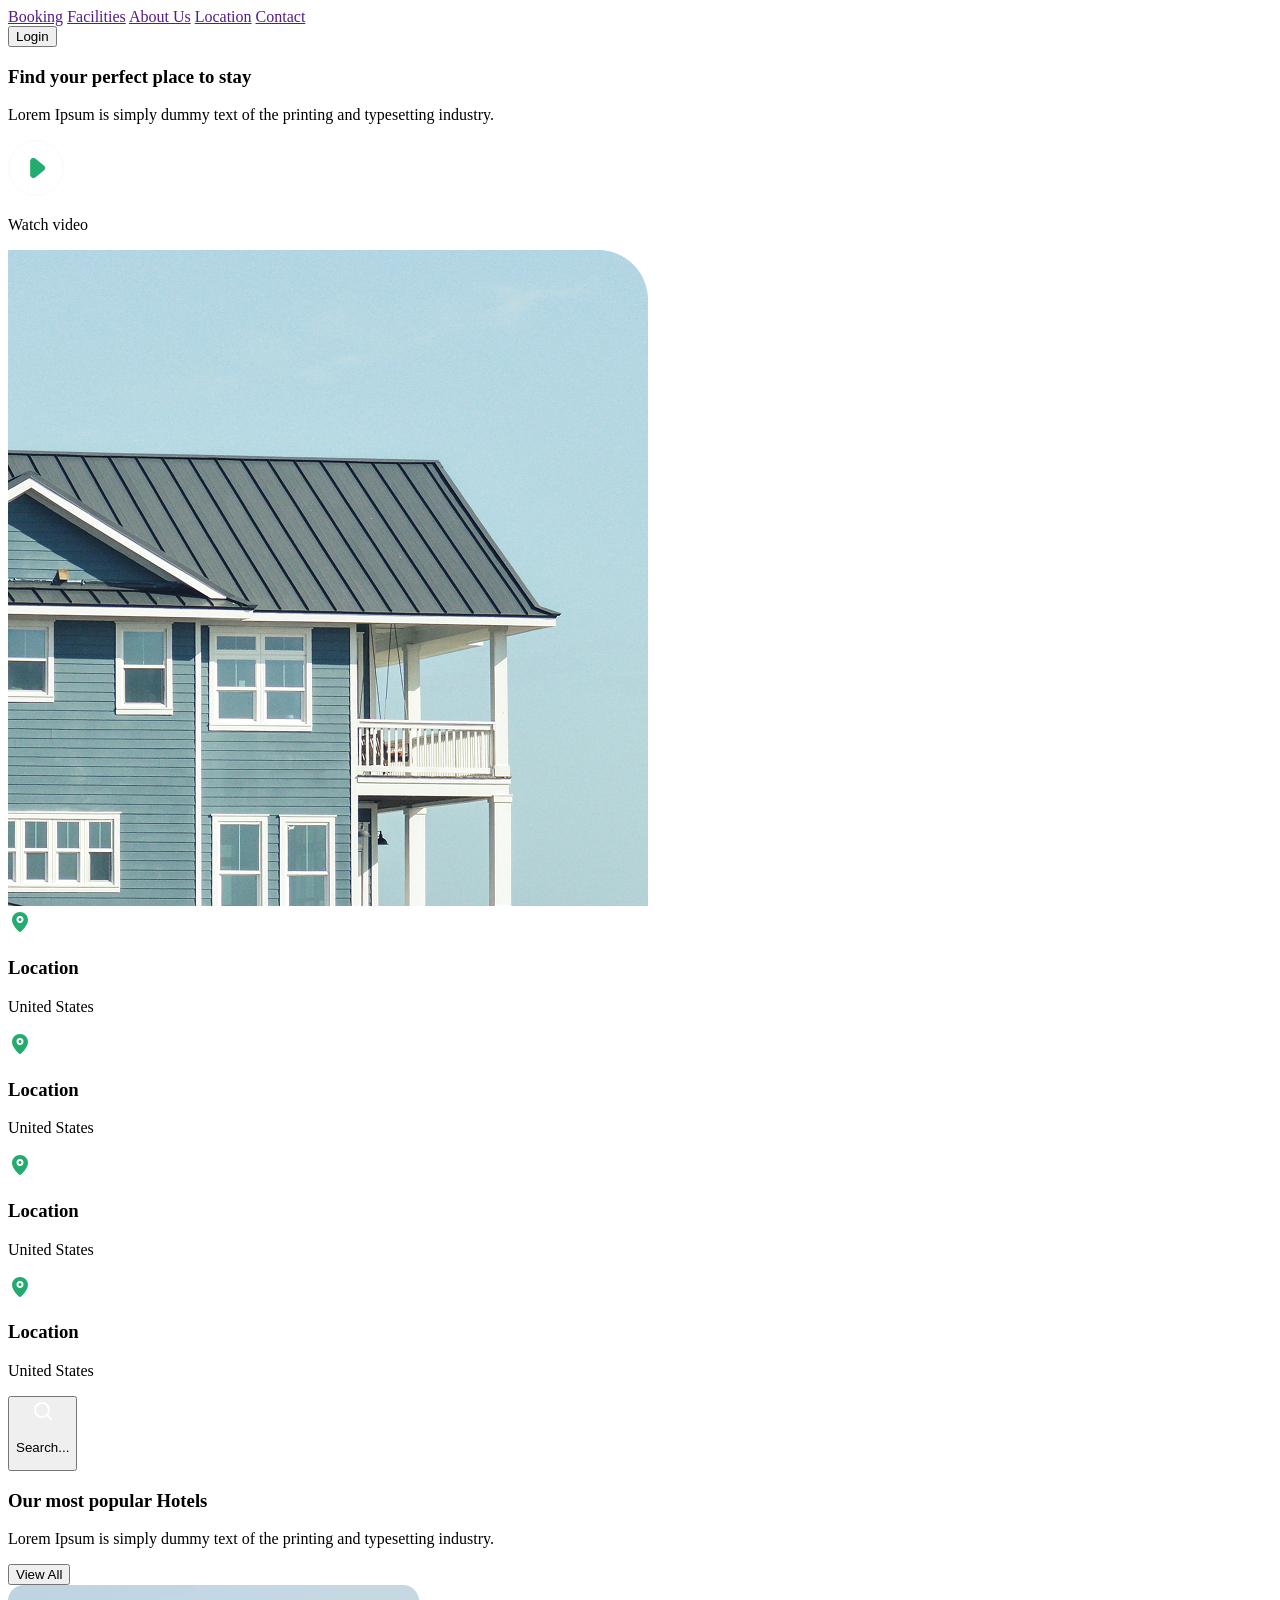
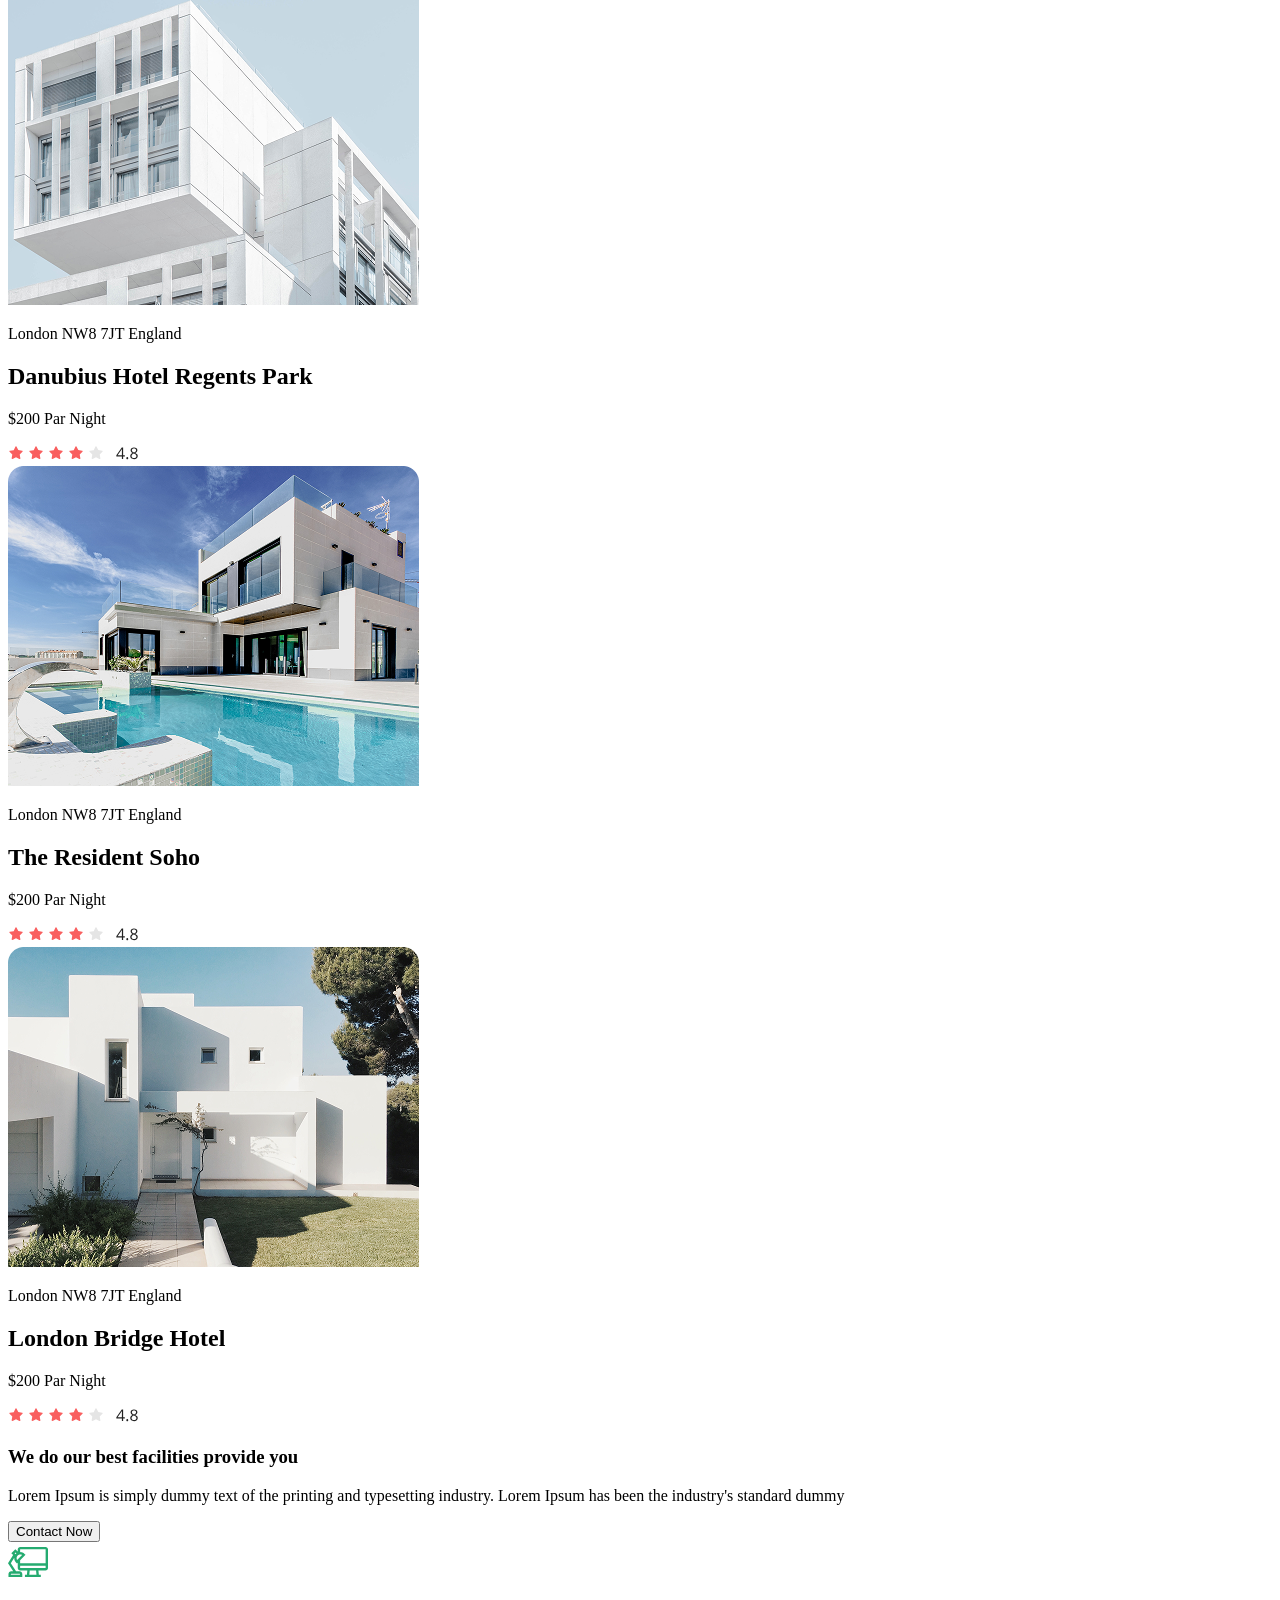
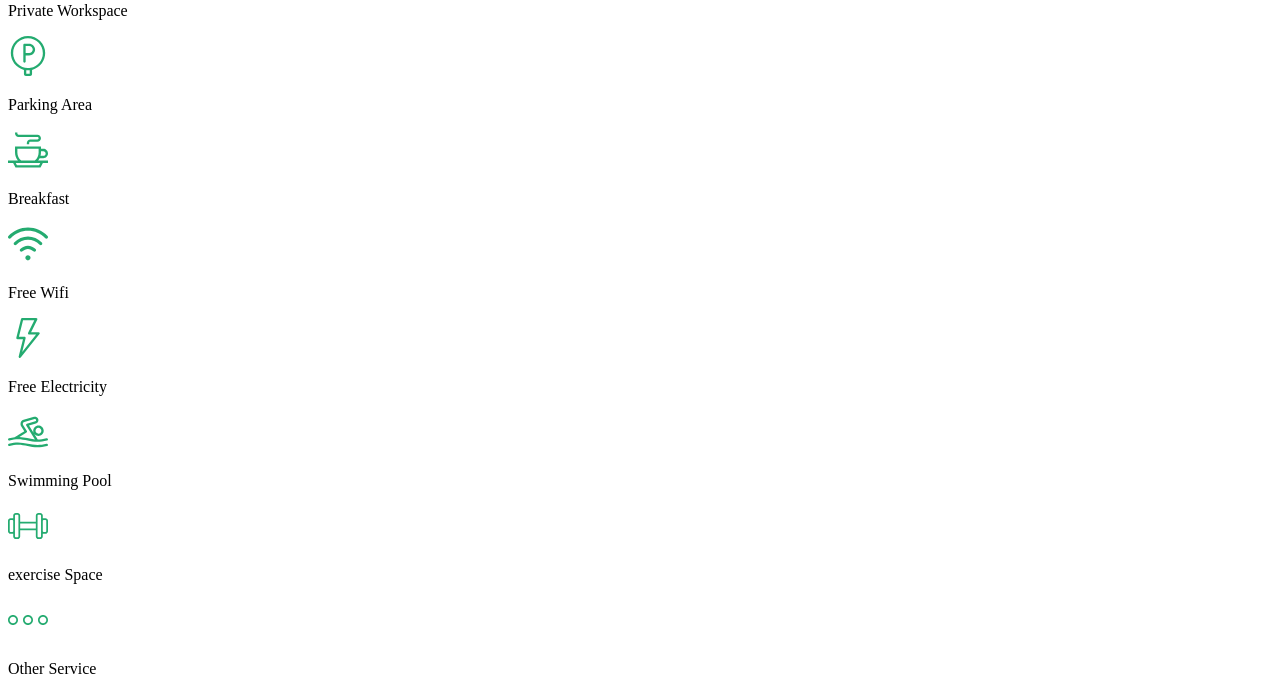
==== commit dcc5356e: "section 3" ====
--- a/index.html
+++ b/index.html
@@ -274,5 +274,86 @@
             </div>
         </nav>
     </section>
+    <section class="w-[100%] h-[500px] flex items-center">
+        <nav class="min-w-[1200px] h-[400px] m-auto flex items-start gap-[100px]">
+            <div class="w-[400px] h-[300px] flex flex-col gap-[30px] items-start">
+                <h1 class="text-[40px] font-bold">We do our best facilities provide you</h1>
+                <p class="text-[gray]">Lorem Ipsum is simply dummy text of the printing and typesetting industry. Lorem Ipsum has been the industry's standard dummy </p>
+                <button class="w-[150px] h-[40px] rounded-[20px] bg-[#24AB70] text-[white]">Contact Now</button>
+            </div>
+            <div class="w-[700px] h-[380px] flex flex-wrap gap-[30px]">
+                <div class="w-[150px] h-[170px] rounded-[10px] flex flex-col gap-[20px] items-center justify-center text-center border border-[gray]">
+                    <svg width="40" height="40" viewBox="0 0 40 40" fill="none" xmlns="http://www.w3.org/2000/svg">
+                        <path d="M37.5216 4.88489H12.2324C10.8657 4.88489 9.75385 5.99669 9.75385 7.36341V9.56904L7.35705 7.17216L3.29649 11.2327L5.13962 13.0758L0 21.1489L5.21907 29.3067H3.24837C1.71875 29.3067 0.474376 30.551 0.474376 32.0806V35.115H14.3029V32.0806C14.3029 30.551 13.0585 29.3067 11.5289 29.3067H8.03877L2.81766 21.1458L6.26118 15.7368C6.1454 17.4189 6.72736 19.1405 8.01041 20.4235L8.99603 21.4092L9.75385 20.6514V25.9334C9.75385 27.3 10.8656 28.4118 12.2324 28.4118H19.3209L18.9021 32.74H16.9418V35.1152H18.6722H31.0815H32.8119V32.74H30.8517L30.4329 28.4118H37.5214C38.888 28.4118 39.9999 27.3 39.9999 25.9334V7.36349C40.0001 5.99676 38.8882 4.88489 37.5216 4.88489ZM11.5289 31.6818C11.7488 31.6818 11.9277 31.8607 11.9277 32.0806V32.7399H2.84954V32.0806C2.84954 31.8607 3.02844 31.6818 3.24837 31.6818H11.5289ZM8.28119 11.633C8.25955 11.6522 8.23775 11.6709 8.21634 11.6904C8.14775 11.7529 8.08017 11.8167 8.01423 11.8826C8.01298 11.8839 8.01173 11.885 8.01041 11.8862C8.00908 11.8875 8.00806 11.8887 8.00681 11.8901C7.94103 11.956 7.87728 12.0235 7.81486 12.092C7.79509 12.1137 7.77595 12.1358 7.75658 12.1578C7.729 12.1889 7.7008 12.2195 7.67392 12.2512L6.65556 11.2329L7.35705 10.5313L8.37541 11.5497C8.34345 11.5767 8.31252 11.6051 8.28119 11.633ZM9.09103 17.9556C8.50134 16.912 8.4647 15.6387 8.97986 14.5662C8.98345 14.5588 8.98705 14.5514 8.99064 14.544C9.00869 14.5071 9.02744 14.4704 9.04681 14.4338C9.05197 14.424 9.05736 14.4144 9.06267 14.4048C9.08135 14.3703 9.10049 14.336 9.12049 14.3022C9.12713 14.2908 9.134 14.2797 9.1408 14.2683C9.1601 14.2362 9.17978 14.204 9.20017 14.1724C9.20846 14.1596 9.21713 14.1469 9.22556 14.1342C9.24525 14.1044 9.26517 14.0746 9.28588 14.0453C9.29642 14.0305 9.30752 14.0158 9.31822 14.0011C9.33775 13.9742 9.35728 13.9474 9.3776 13.9209C9.3915 13.9029 9.40611 13.8853 9.42041 13.8675C9.43861 13.8447 9.4565 13.8219 9.47533 13.7995C9.49517 13.7758 9.51596 13.7529 9.5365 13.7297C9.5508 13.7135 9.56471 13.697 9.57932 13.6811C9.61525 13.6419 9.65205 13.6034 9.68986 13.5656C9.73197 13.5235 9.77502 13.4828 9.81877 13.4431C9.83135 13.4316 9.84432 13.4208 9.85705 13.4094C9.88892 13.3812 9.92111 13.3533 9.95377 13.3265C9.96783 13.3148 9.98228 13.3037 9.9965 13.2922C10.0292 13.2662 10.062 13.2405 10.0953 13.2158C10.1088 13.2056 10.1226 13.1958 10.1363 13.1858C10.1719 13.1601 10.2078 13.1351 10.2441 13.1108C10.2557 13.103 10.2674 13.0951 10.2792 13.0875C10.3198 13.061 10.3609 13.0354 10.4023 13.0106C10.41 13.0059 10.4178 13.0012 10.4255 12.9966C10.7314 12.8172 11.0579 12.6859 11.3941 12.6027C11.3995 12.6014 11.4049 12.5999 11.4103 12.5985C11.4631 12.5857 11.5162 12.5742 11.5695 12.5637C11.5739 12.5629 11.5783 12.5619 11.5828 12.5609C11.6372 12.5505 11.6917 12.5414 11.7465 12.5333C11.7497 12.5329 11.7529 12.5323 11.7561 12.5319C11.8114 12.524 11.8671 12.5173 11.9226 12.5119C11.9253 12.5117 11.9281 12.5114 11.9308 12.5111C11.9862 12.5058 12.0417 12.5019 12.0972 12.4992C12.1006 12.499 12.1039 12.4988 12.1074 12.4987C12.1614 12.4962 12.2156 12.4949 12.2697 12.4947C12.2747 12.4947 12.2797 12.4947 12.2848 12.4947C12.4378 12.4949 12.5906 12.5046 12.7426 12.5237C12.746 12.5241 12.7492 12.5247 12.7526 12.5251C12.8186 12.5337 12.8844 12.5445 12.9499 12.5566C12.9692 12.5602 12.9884 12.564 13.0076 12.568C13.0583 12.5782 13.1087 12.5897 13.159 12.6021C13.1813 12.6076 13.2037 12.6127 13.2258 12.6187C13.2855 12.6346 13.3449 12.6521 13.4039 12.671C13.4348 12.681 13.4653 12.692 13.496 12.7028C13.5349 12.7164 13.5735 12.7302 13.612 12.7451C13.6454 12.7582 13.6785 12.7721 13.7117 12.7861C13.7424 12.7991 13.773 12.8127 13.8035 12.8265C13.8375 12.8421 13.8715 12.8576 13.9049 12.8742C13.937 12.8901 13.9686 12.9071 14.0003 12.9239C14.0269 12.938 14.0538 12.9515 14.08 12.9663L11.5857 15.4606L9.09103 17.9556ZM21.2884 32.7399L21.7072 28.4117H28.0469L28.4656 32.7399H21.2884ZM37.6249 25.9333C37.6249 25.9902 37.5785 26.0366 37.5216 26.0366H30.2033H19.5507H12.2324C12.1753 26.0366 12.129 25.9903 12.129 25.9333V23.7216H37.625V25.9333H37.6249ZM37.6249 21.3465H12.129V18.2762L17.5334 12.8718L16.5477 11.8862C15.9479 11.2864 15.252 10.8403 14.5093 10.5461C14.5029 10.5436 14.4964 10.5414 14.4899 10.5389C14.4057 10.5058 14.3207 10.4744 14.2353 10.4452C14.2103 10.4367 14.1848 10.4291 14.1597 10.4209C14.0933 10.3992 14.0268 10.3779 13.9597 10.3586C13.917 10.3462 13.8739 10.3353 13.8309 10.3239C13.7817 10.3109 13.7324 10.2976 13.683 10.2858C13.6245 10.2719 13.5657 10.2597 13.5067 10.2473C13.4728 10.2404 13.4392 10.2329 13.4052 10.2265C13.3335 10.2129 13.2614 10.2012 13.189 10.1901C13.168 10.1869 13.1472 10.1835 13.1262 10.1805C13.0439 10.1688 12.9614 10.1591 12.8785 10.1509C12.8676 10.1498 12.8567 10.1486 12.8459 10.1476C12.7557 10.139 12.6653 10.1326 12.5746 10.1282C12.5711 10.128 12.5677 10.1278 12.5642 10.1276C12.4193 10.1208 12.2742 10.1171 12.1287 10.1207V7.36349C12.1287 7.30645 12.1751 7.26013 12.2321 7.26013H37.5213C37.5784 7.26013 37.6247 7.30653 37.6247 7.36349V21.3465H37.6249Z" fill="#24AB70"/>
+                    </svg>
+                    <p class="text-[#222222] font-bold">Private Workspace</p>
+                </div>
+                <div class="w-[150px] h-[170px] rounded-[10px] flex flex-col gap-[20px] items-center justify-center shadow-[0px_5px_10px_#E8E8E8] text-center border border-[gray]">
+                    <svg width="40" height="40" viewBox="0 0 40 40" fill="none" xmlns="http://www.w3.org/2000/svg">
+                        <path d="M21.1272 7.67151H16.4805C15.8236 7.67151 15.3086 8.20885 15.3086 8.84338V25.5317C15.3086 26.1789 15.8333 26.7035 16.4805 26.7035C17.1277 26.7035 17.6523 26.1789 17.6523 25.5317V19.4483C18.7398 19.4422 20.3313 19.4342 21.1273 19.4342C22.698 19.4342 24.1873 18.8263 25.3209 17.7225C26.4687 16.605 27.1008 15.1242 27.1008 13.5528C27.1008 11.9815 26.4687 10.5006 25.3209 9.38307C24.1873 8.2794 22.698 7.67151 21.1272 7.67151ZM21.1272 17.0904C20.3359 17.0904 18.767 17.0983 17.678 17.1044C17.6581 13.4546 17.6695 14.6819 17.6559 10.0153H21.1272C23.0948 10.0153 24.757 11.6353 24.757 13.5528C24.757 15.4704 23.0948 17.0904 21.1272 17.0904Z" fill="#24AB70"/>
+                        <path d="M32.1532 5.03406C28.907 1.78781 24.5907 0 19.9997 0C15.4087 0 11.0925 1.78781 7.84628 5.03406C-1.59082 14.4712 2.89144 30.739 15.9372 33.8911V38.0469C15.9372 39.1238 16.8134 40 17.8903 40H22.1091C23.186 40 24.0622 39.1238 24.0622 38.0469V33.8911C37.1206 30.7359 41.5837 14.4645 32.1532 5.03406ZM21.7185 37.6562H18.281V34.2899C19.4208 34.403 20.5786 34.403 21.7185 34.2899V37.6562ZM22.68 31.7902C13.6447 33.4389 5.15597 26.5484 5.15597 17.1875C5.15597 9.00266 11.8148 2.34375 19.9997 2.34375C28.1846 2.34375 34.8435 9.00266 34.8435 17.1875C34.8435 24.3529 29.7406 30.5017 22.68 31.7902Z" fill="#24AB70"/>
+                    </svg>
+                    <p class="text-[#222222] font-bold">Parking Area</p>
+                </div>
+                <div class="w-[150px] h-[170px] rounded-[10px] flex flex-col gap-[20px] items-center justify-center text-center border border-[gray]">
+                    <svg width="40" height="40" viewBox="0 0 40 40" fill="none" xmlns="http://www.w3.org/2000/svg">
+                        <path d="M10.5469 7.10938H29.4531C30.0993 7.10938 30.625 7.63508 30.625 8.28125C30.625 8.92742 30.0993 9.45312 29.4531 9.45312H22.3438C20.4052 9.45312 18.8281 11.0302 18.8281 12.9688V14.1406H21.1719V12.9688C21.1719 12.3226 21.6976 11.7969 22.3438 11.7969H29.4531C31.3916 11.7969 32.9688 10.2198 32.9688 8.28125C32.9688 6.34273 31.3916 4.76562 29.4531 4.76562H10.5469C9.9007 4.76562 9.375 4.23992 9.375 3.59375V2.42188H7.03125V3.59375C7.03125 5.53227 8.60836 7.10938 10.5469 7.10938Z" fill="#24AB70"/>
+                        <path d="M31.6168 28.2031H35.3125C37.8972 28.2031 40 26.1003 40 23.5156C40 20.9309 37.8972 18.8281 35.3125 18.8281H32.9688V16.4844H7.03125V22.4219C7.03125 25.427 8.04828 28.2684 9.88672 30.5469H0V32.8906H5.13516L7.47891 37.5781H32.5212L34.8649 32.8906H40V30.5469H30.1133C30.7007 29.8189 31.2035 29.033 31.6168 28.2031ZM35.3125 21.1719C36.6048 21.1719 37.6562 22.2233 37.6562 23.5156C37.6562 24.808 36.6048 25.8594 35.3125 25.8594H32.5097C32.811 24.7547 32.9688 23.6011 32.9688 22.4219V21.1719H35.3125ZM9.375 22.4219V18.8281H30.625V22.4219C30.625 25.5814 29.2521 28.5202 26.8455 30.5469H13.1545C10.7479 28.5202 9.375 25.5814 9.375 22.4219ZM31.0726 35.2344H8.92742L7.75555 32.8906H32.2445L31.0726 35.2344Z" fill="#24AB70"/>
+                    </svg>
+                    <p class="text-[#222222] font-bold">Breakfast</p>
+                </div>
+                <div class="w-[150px] h-[170px] rounded-[10px] flex flex-col gap-[20px] items-center justify-center text-center border border-[gray]">
+                    <svg width="40" height="40" viewBox="0 0 40 40" fill="none" xmlns="http://www.w3.org/2000/svg">
+                        <path d="M19.9219 36.4453C21.3457 36.4453 22.5 35.291 22.5 33.8672C22.5 32.4433 21.3457 31.2891 19.9219 31.2891C18.498 31.2891 17.3438 32.4433 17.3438 33.8672C17.3438 35.291 18.498 36.4453 19.9219 36.4453Z" fill="#24AB70"/>
+                        <path d="M39.5805 12.0987C34.4454 6.58913 27.4917 3.55477 19.9997 3.55469C12.5083 3.55477 5.55465 6.58913 0.419429 12.0987C-0.168851 12.73 -0.134086 13.7187 0.497163 14.3071C1.12849 14.8954 2.11716 14.8607 2.70552 14.2294C7.24301 9.36093 13.3849 6.67976 20.0003 6.67968C26.6151 6.67976 32.7569 9.36093 37.2944 14.2294C37.6022 14.5595 38.0194 14.7265 38.4378 14.7265C38.8193 14.7265 39.2017 14.5876 39.5028 14.3071C40.134 13.7187 40.1689 12.73 39.5805 12.0987Z" fill="#24AB70"/>
+                        <path d="M33.8434 18.5514C30.0475 14.7269 25.1312 12.6207 20 12.6208C14.8676 12.6209 9.95117 14.7272 6.15649 18.5515C5.54867 19.1641 5.5525 20.1534 6.16508 20.7612C6.77766 21.369 7.76695 21.3652 8.37476 20.7526C11.5783 17.524 15.7069 15.7459 20 15.7458C24.292 15.7457 28.4206 17.5239 31.6253 20.7528C31.9307 21.0605 32.3325 21.2146 32.7343 21.2146C33.1321 21.2146 33.5303 21.0635 33.8351 20.7611C34.4475 20.1532 34.4513 19.1639 33.8434 18.5514Z" fill="#24AB70"/>
+                        <path d="M27.5899 25.0228C25.557 23.0088 22.6432 21.7578 19.9852 21.7578C19.9849 21.7578 19.9844 21.7578 19.9841 21.7578H19.8715C19.871 21.7578 19.8708 21.7578 19.8703 21.7578C17.2123 21.7578 14.2982 23.0089 12.2655 25.0228C11.6525 25.6301 11.6479 26.6194 12.2553 27.2325C12.5608 27.5408 12.963 27.6953 13.3653 27.6953C13.7627 27.6953 14.1603 27.5446 14.4649 27.2428C15.912 25.8091 18.0336 24.8828 19.8705 24.8828C19.8707 24.8828 19.871 24.8828 19.8713 24.8828H19.9843C19.9846 24.8828 19.9847 24.8828 19.985 24.8828C21.8217 24.8828 23.9434 25.8091 25.3904 27.2428C26.0034 27.8501 26.9928 27.8457 27.6001 27.2325C28.2075 26.6195 28.2029 25.6301 27.5899 25.0228Z" fill="#24AB70"/>
+                    </svg>
+                    <p class="text-[#222222] font-bold">Free Wifi</p>
+                </div>
+                <div class="w-[150px] h-[170px] rounded-[10px] flex flex-col gap-[20px] items-center justify-center text-center border border-[gray]">
+                    <svg width="40" height="40" viewBox="0 0 40 40" fill="none" xmlns="http://www.w3.org/2000/svg">
+                        <g clip-path="url(#clip0_4029_199)">
+                        <path d="M11.2781 39.8789C11.7703 40.122 12.3682 39.9913 12.7131 39.5587L31.4631 16.043C31.7438 15.6911 31.798 15.2095 31.6027 14.804C31.4074 14.3984 30.997 14.1406 30.5469 14.1406H23.0634L29.2525 1.69367C29.4331 1.33039 29.4131 0.899531 29.1993 0.554688C28.9857 0.209844 28.6088 0 28.2031 0H14.1406C13.6024 0 13.1335 0.366563 13.0035 0.88875L8.31596 19.7169C8.22885 20.0669 8.30775 20.4375 8.52978 20.7216C8.75189 21.0059 9.09252 21.1719 9.45314 21.1719H14.985L10.6598 38.545C10.5266 39.0798 10.784 39.635 11.2781 39.8789ZM17.6216 20.2831C17.7087 19.9331 17.6298 19.5625 17.4078 19.2784C17.1856 18.9941 16.845 18.8281 16.4844 18.8281H10.9525L15.0565 2.34375H26.3116L20.1224 14.7907C19.9418 15.154 19.9619 15.5848 20.1756 15.9297C20.3892 16.2746 20.7662 16.4844 21.1718 16.4844H28.1136L14.2331 33.8928L17.6216 20.2831Z" fill="#24AB70"/>
+                        </g>
+                        <defs>
+                        <clipPath id="clip0_4029_199">
+                        <rect width="40" height="40" fill="white"/>
+                        </clipPath>
+                        </defs>
+                    </svg>
+                    <p class="text-[#222222] font-bold">Free Electricity</p>
+                </div>
+                <div class="w-[150px] h-[170px] rounded-[10px] flex flex-col gap-[20px] items-center justify-center text-center border border-[gray]">
+                    <svg width="40" height="40" viewBox="0 0 40 40" fill="none" xmlns="http://www.w3.org/2000/svg">
+                        <g clip-path="url(#clip0_4029_215)">
+                        <path d="M1.49343 28.5808C16.6948 24.2595 22.251 32.9919 39.1247 28.5874C39.7509 28.424 40.126 27.7837 39.9626 27.1576C39.7991 26.5314 39.1589 26.1563 38.5327 26.3197C35.22 27.1844 32.3486 27.5045 29.7484 27.5079L26.3509 22.0322C28.3592 24.5276 32.0916 24.6714 34.2785 22.3459C35.24 21.3236 35.7458 19.9879 35.7028 18.5851C35.5586 13.8825 29.7968 11.7724 26.6236 15.1465C25.095 16.772 24.8177 19.0832 25.6784 20.948L21.0296 13.4555L27.9282 11.4648C30.0706 10.8466 31.0831 8.39427 29.9946 6.44372C29.2042 5.02747 27.5637 4.35232 26.0056 4.802L15.5616 7.81583C12.8537 8.59732 11.6411 11.7451 13.128 14.1417L16.2847 19.2294C14.0091 20.6419 6.79171 25.1176 6.71507 25.1707C4.90343 25.3622 2.96327 25.7263 0.852724 26.3263C0.230224 26.5033 -0.131026 27.1514 0.0459271 27.774C0.222802 28.3966 0.871162 28.7577 1.49343 28.5808ZM28.3309 16.7523C29.434 15.5793 31.2754 15.5261 32.445 16.6261C33.6167 17.728 33.6734 19.5683 32.5713 20.7403C31.4695 21.9118 29.629 21.9686 28.4571 20.8665C27.2853 19.7645 27.2287 17.9242 28.3309 16.7523ZM18.8939 18.9897L15.1194 12.9061C14.4528 11.8317 14.9955 10.4186 16.2113 10.0678L26.6553 7.05396C27.1605 6.90802 27.6918 7.127 27.948 7.58591C28.3014 8.21927 27.9711 9.01302 27.2784 9.21294L18.8931 11.6327C18.1468 11.8481 17.8134 12.7176 18.2223 13.3765L26.9165 27.3891C21.4487 26.9301 17.006 25.2811 11.3805 25.0306L18.516 20.6032C19.0659 20.262 19.2352 19.5396 18.8939 18.9897Z" fill="#24AB70"/>
+                        <path d="M38.5319 31.7885C22.3879 36.0027 16.723 27.2833 0.851747 31.7951C0.229247 31.9721 -0.132003 32.6202 0.0449505 33.2428C0.221904 33.8654 0.870263 34.2266 1.49261 34.0496C16.6939 29.7283 22.2502 38.4608 39.1239 34.0562C39.7501 33.8928 40.1252 33.2526 39.9617 32.6264C39.7983 32.0001 39.1581 31.6251 38.5319 31.7885Z" fill="#24AB70"/>
+                        </g>
+                        <defs>
+                        <clipPath id="clip0_4029_215">
+                        <rect width="40" height="40" fill="white"/>
+                        </clipPath>
+                        </defs>
+                    </svg>
+                    <p class="text-[#222222] font-bold">Swimming Pool</p>
+                </div>
+                <div class="w-[150px] h-[170px] rounded-[10px] flex flex-col gap-[20px] items-center justify-center text-center border border-[gray]">
+                    <svg width="40" height="40" viewBox="0 0 40 40" fill="none" xmlns="http://www.w3.org/2000/svg">
+                        <path d="M37.3913 12.1739H35.6522C35.3461 12.1739 35.0557 12.2365 34.7826 12.3339V9.56524C34.7826 8.12698 33.6122 6.95654 32.1739 6.95654H30.4348C28.9965 6.95654 27.8261 8.12698 27.8261 9.56524V15.6522H12.1739V9.56524C12.1739 8.12698 11.0035 6.95654 9.56522 6.95654H7.82609C6.38783 6.95654 5.21739 8.12698 5.21739 9.56524V12.3339C4.94435 12.2365 4.65391 12.1739 4.34783 12.1739H2.6087C1.17043 12.1739 0 13.3444 0 14.7826V25.2174C0 26.6557 1.17043 27.8261 2.6087 27.8261H4.34783C4.65391 27.8261 4.94435 27.7635 5.21739 27.6661V30.4348C5.21739 31.8731 6.38783 33.0435 7.82609 33.0435H9.56522C11.0035 33.0435 12.1739 31.8731 12.1739 30.4348V24.3478H27.8261V30.4348C27.8261 31.8731 28.9965 33.0435 30.4348 33.0435H32.1739C33.6122 33.0435 34.7826 31.8731 34.7826 30.4348V27.6661C35.0557 27.7635 35.3461 27.8261 35.6522 27.8261H37.3913C38.8296 27.8261 40 26.6557 40 25.2174V14.7826C40 13.3444 38.8296 12.1739 37.3913 12.1739ZM5.21739 25.2174C5.21739 25.6965 4.82696 26.087 4.34783 26.087H2.6087C2.12957 26.087 1.73913 25.6965 1.73913 25.2174V14.7826C1.73913 14.3035 2.12957 13.9131 2.6087 13.9131H4.34783C4.82696 13.9131 5.21739 14.3035 5.21739 14.7826V25.2174ZM10.4348 30.4348C10.4348 30.9139 10.0443 31.3044 9.56522 31.3044H7.82609C7.34696 31.3044 6.95652 30.9139 6.95652 30.4348V25.2174V14.7826V9.56524C6.95652 9.08611 7.34696 8.69567 7.82609 8.69567H9.56522C10.0443 8.69567 10.4348 9.08611 10.4348 9.56524V30.4348ZM27.8261 22.6087H12.1739V17.3913H27.8261V22.6087ZM33.0435 14.7826V25.2174V30.4348C33.0435 30.9139 32.653 31.3044 32.1739 31.3044H30.4348C29.9557 31.3044 29.5652 30.9139 29.5652 30.4348V9.56524C29.5652 9.08611 29.9557 8.69567 30.4348 8.69567H32.1739C32.653 8.69567 33.0435 9.08611 33.0435 9.56524V14.7826ZM38.2609 25.2174C38.2609 25.6965 37.8704 26.087 37.3913 26.087H35.6522C35.173 26.087 34.7826 25.6965 34.7826 25.2174V14.7826C34.7826 14.3035 35.173 13.9131 35.6522 13.9131H37.3913C37.8704 13.9131 38.2609 14.3035 38.2609 14.7826V25.2174Z" fill="#24AB70"/>
+                    </svg>
+                    <p class="text-[#222222] font-bold">exercise Space</p>
+                </div>
+                <div class="w-[150px] h-[170px] rounded-[10px] flex flex-col gap-[20px] items-center justify-center text-center border border-[gray]">
+                    <svg width="40" height="40" viewBox="0 0 40 40" fill="none" xmlns="http://www.w3.org/2000/svg">
+                        <path d="M5 25C2.24333 25 0 22.7567 0 20C0 17.2433 2.24333 15 5 15C7.75667 15 10 17.2433 10 20C10 22.7567 7.75667 25 5 25ZM5 16.6667C3.16167 16.6667 1.66667 18.1617 1.66667 20C1.66667 21.8383 3.16167 23.3333 5 23.3333C6.83833 23.3333 8.33333 21.8383 8.33333 20C8.33333 18.1617 6.83833 16.6667 5 16.6667Z" fill="#24AB70"/>
+                        <path d="M20 25C17.2433 25 15 22.7567 15 20C15 17.2433 17.2433 15 20 15C22.7567 15 25 17.2433 25 20C25 22.7567 22.7567 25 20 25ZM20 16.6667C18.1617 16.6667 16.6667 18.1617 16.6667 20C16.6667 21.8383 18.1617 23.3333 20 23.3333C21.8383 23.3333 23.3333 21.8383 23.3333 20C23.3333 18.1617 21.8383 16.6667 20 16.6667Z" fill="#24AB70"/>
+                        <path d="M35 25C32.2433 25 30 22.7567 30 20C30 17.2433 32.2433 15 35 15C37.7567 15 40 17.2433 40 20C40 22.7567 37.7567 25 35 25ZM35 16.6667C33.1617 16.6667 31.6667 18.1617 31.6667 20C31.6667 21.8383 33.1617 23.3333 35 23.3333C36.8383 23.3333 38.3333 21.8383 38.3333 20C38.3333 18.1617 36.8383 16.6667 35 16.6667Z" fill="#24AB70"/>
+                    </svg>
+                    <p class="text-[#222222] font-bold">Other Service</p>
+                </div>
+            </div>
+        </nav>
+    </section>
 </body>
 </html>
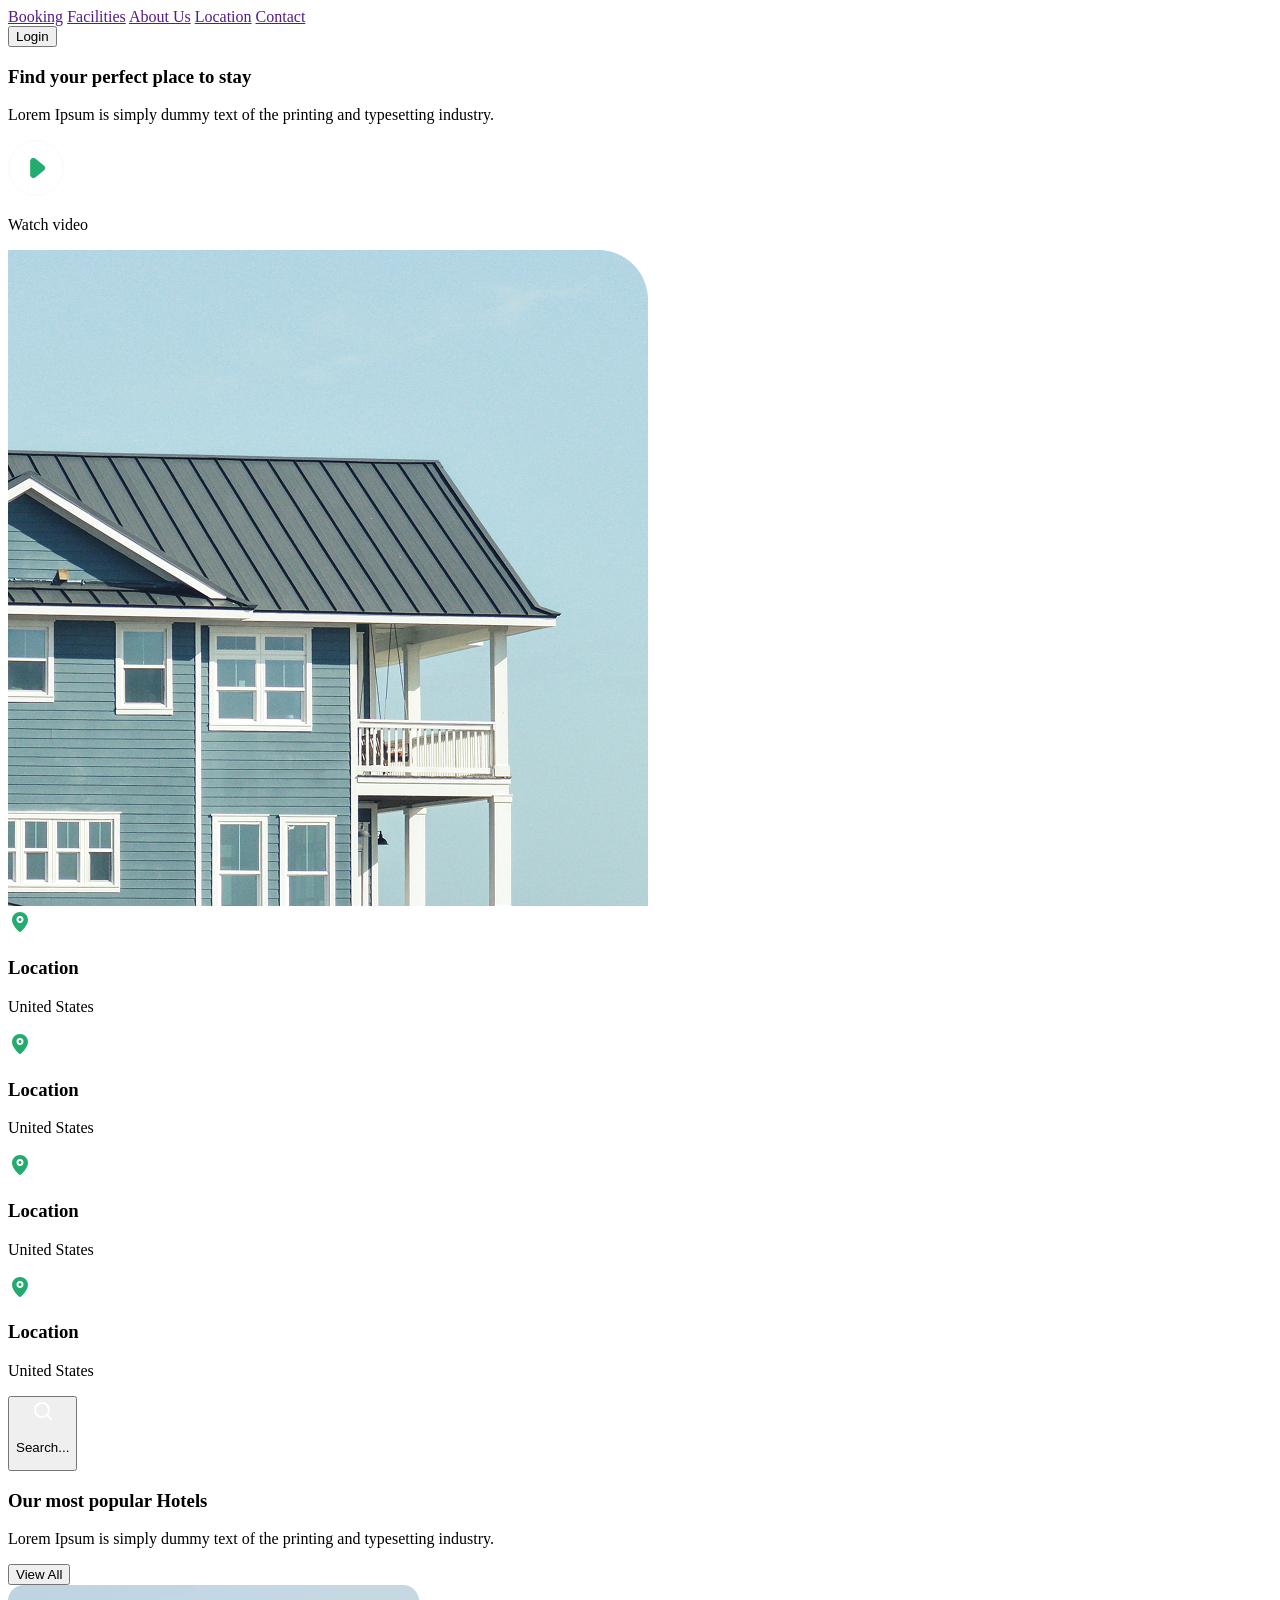
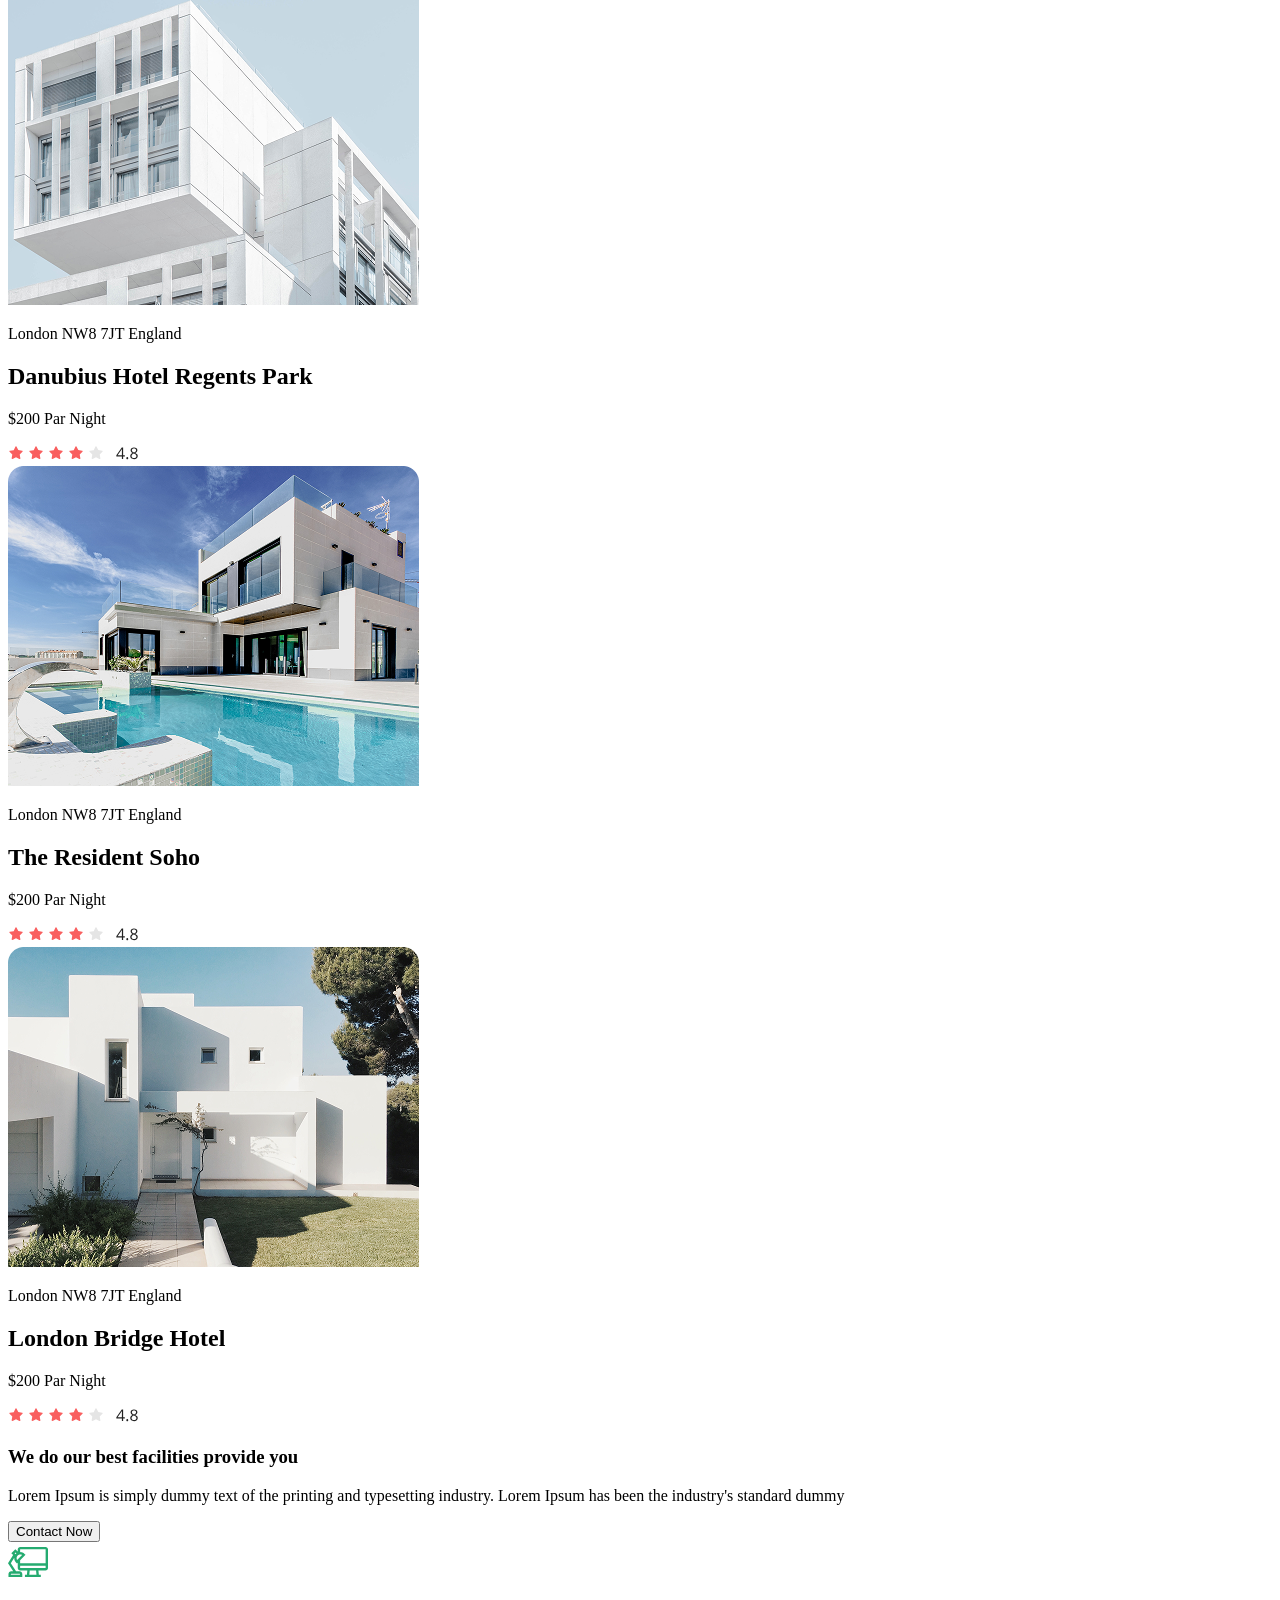
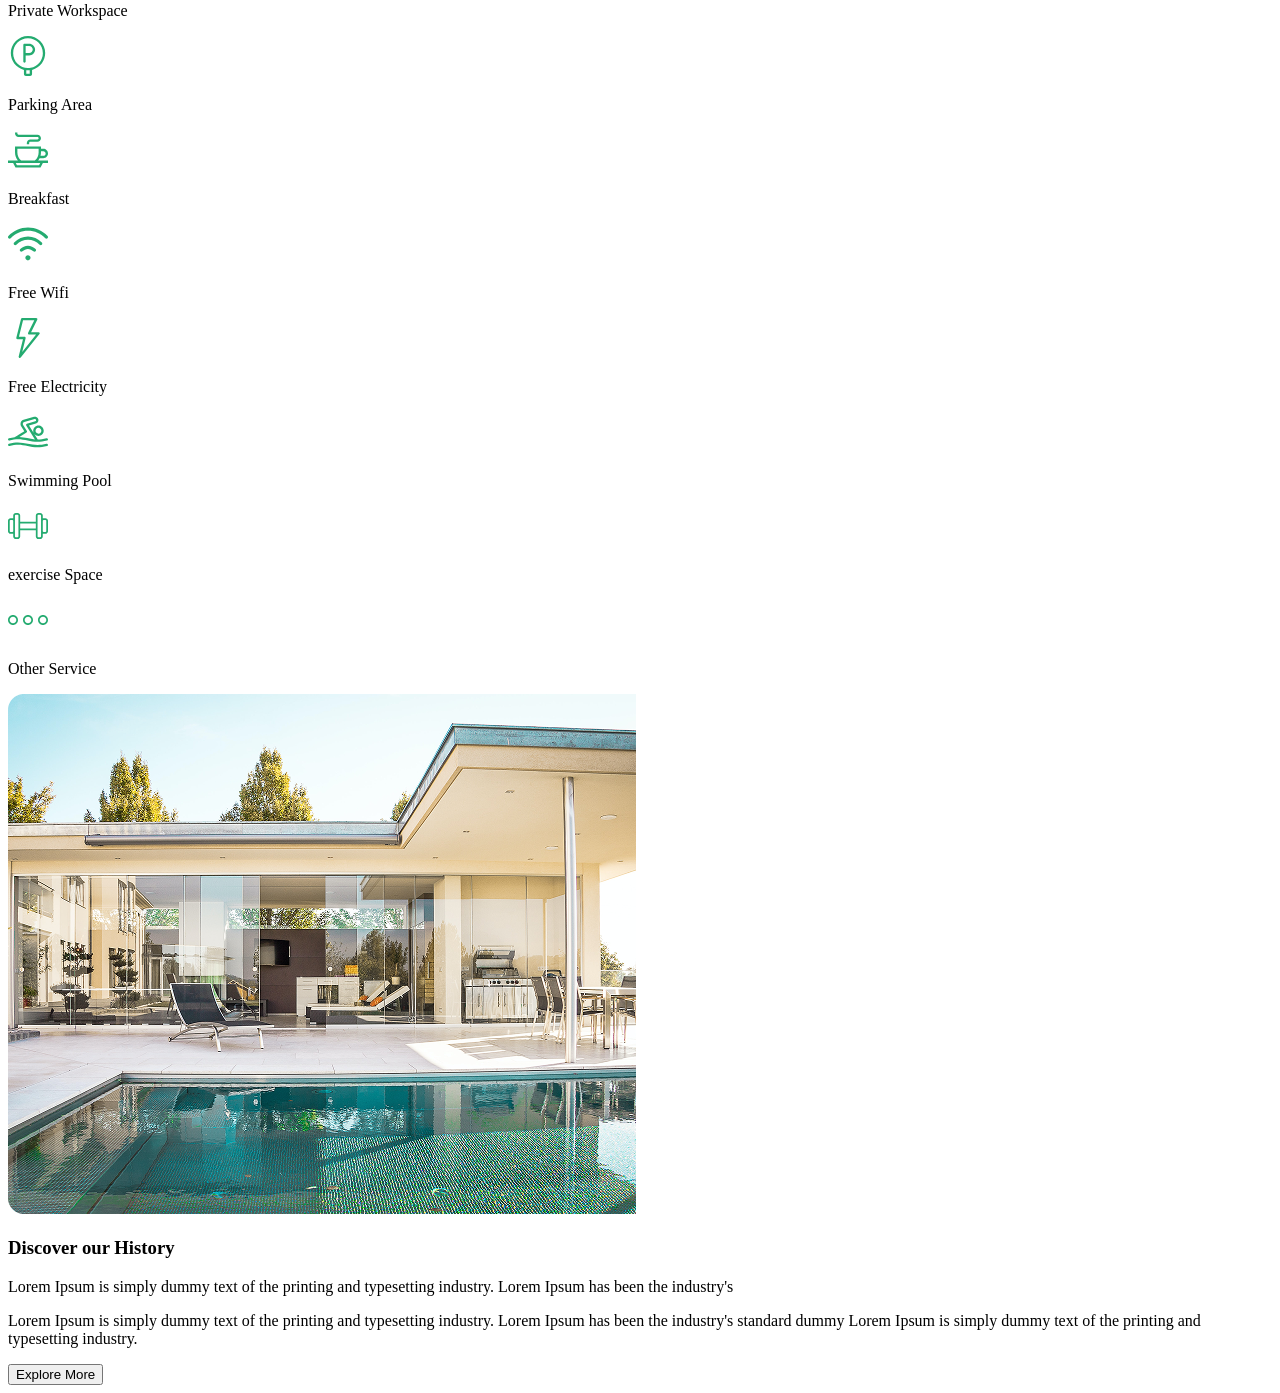
==== commit c21ad7b5: "section 4" ====
--- a/index.html
+++ b/index.html
@@ -355,5 +355,16 @@
             </div>
         </nav>
     </section>
+    <section class="w-[100%] h-[500px] flex">
+        <nav class="min-w-[1200px] h-[400px] m-auto rounded-[30px] flex items-center gap-[50px] bg-[#F4FBF8]">
+            <img class="w-[600px] h-[400px] rounded-[30px_0px_0px_30px]" src="./imgs/image (4).png" alt="">
+            <div class="w-[500px] h-[300px] flex flex-col gap-[18px]">
+                <h1 class="text-[40px] font-bold">Discover our History</h1>
+                <p class="text-[#555555]">Lorem Ipsum is simply dummy text of the printing and typesetting industry. Lorem Ipsum has been the industry's </p>
+                <p class="text-[#555555]">Lorem Ipsum is simply dummy text of the printing and typesetting industry. Lorem Ipsum has been the industry's standard dummy Lorem Ipsum is simply dummy text of the printing and typesetting industry.</p>
+                <button class="w-[150px] h-[40px] rounded-[20px] bg-[#24AB70] text-[white]">Explore More</button>
+            </div>
+        </nav>
+    </section>
 </body>
 </html>
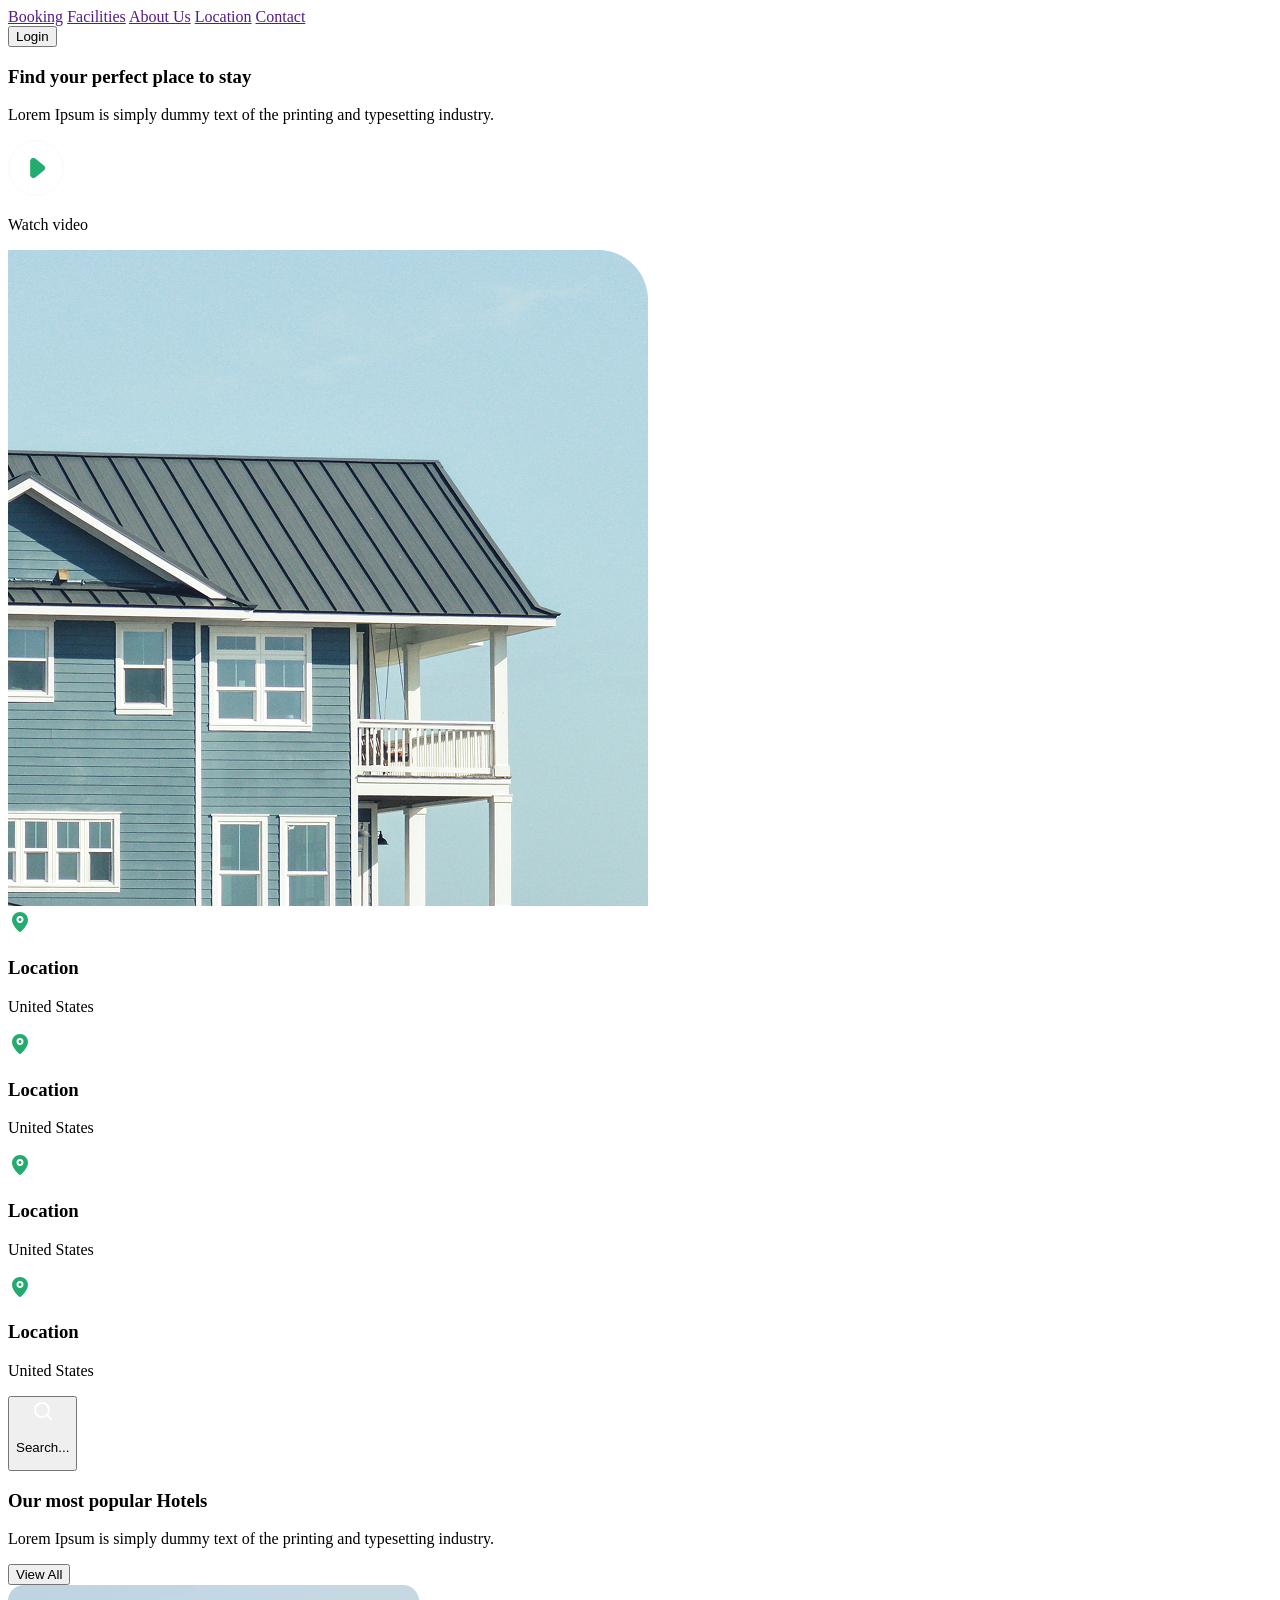
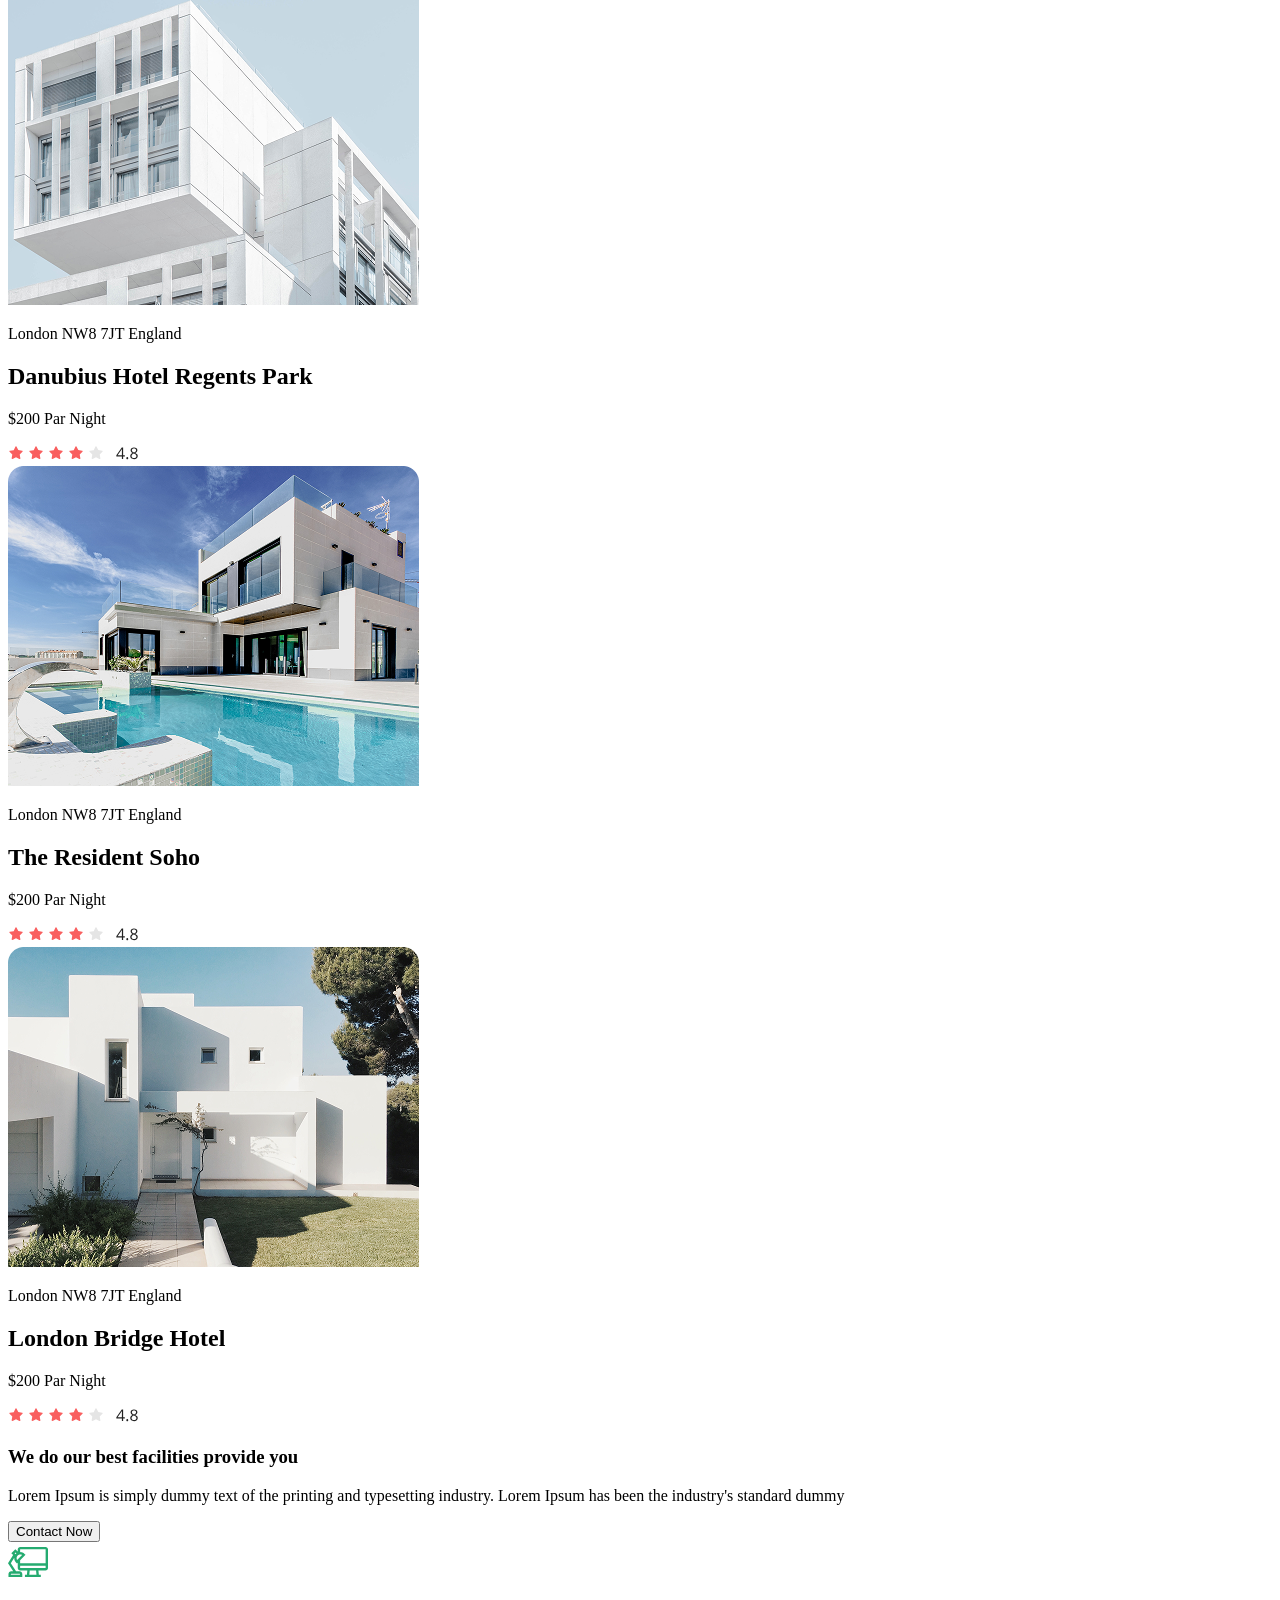
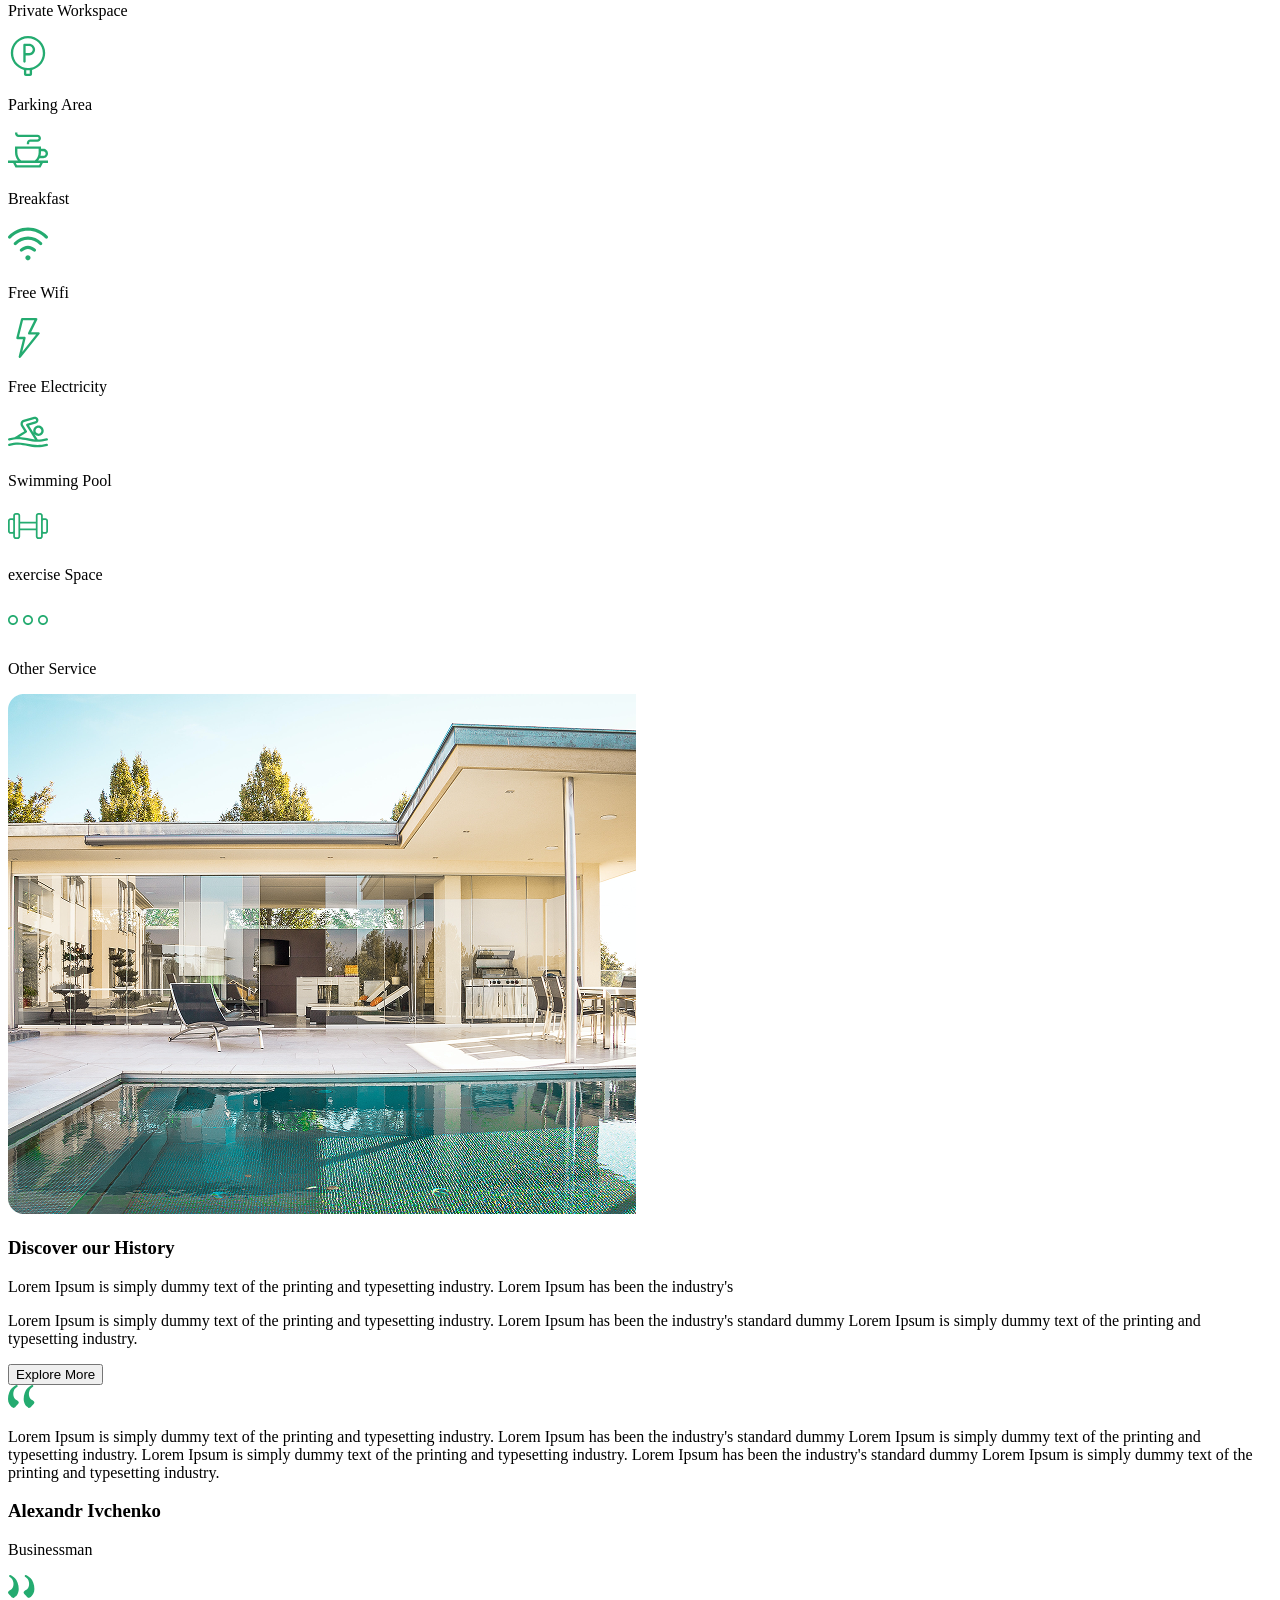
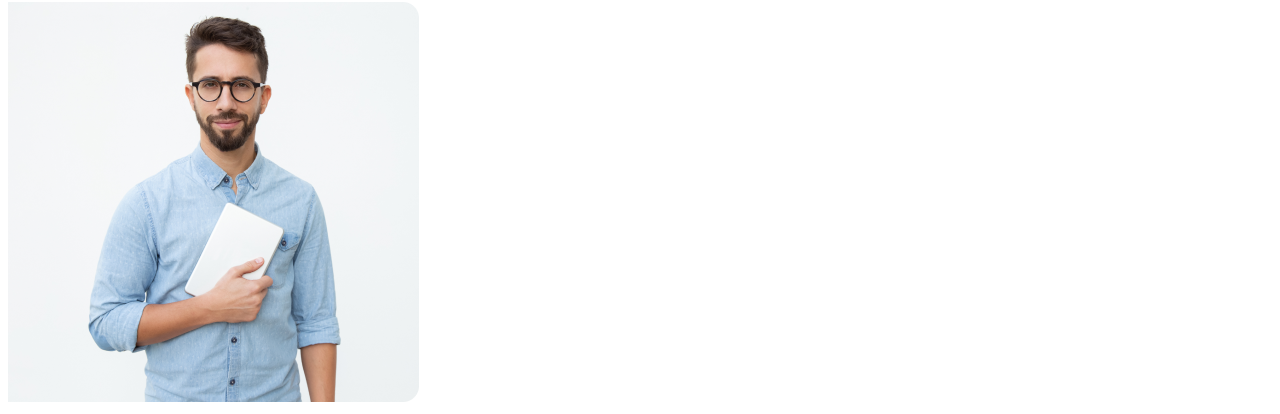
==== commit 50524412: "section 5" ====
--- a/index.html
+++ b/index.html
@@ -366,5 +366,27 @@
             </div>
         </nav>
     </section>
+    <section class="w-[100%] h-[500px] flex">
+        <nav class="min-w-[1200px] h-[400px] m-auto flex items-center justify-end gap-[80px] rounded-[30px] bg-[#FAFAFA]">
+            <div class="w-[650px] h-[300px]">
+                <div class="flex">
+                <svg class="flex items-start" width="27" height="23" viewBox="0 0 27 23" fill="none" xmlns="http://www.w3.org/2000/svg">
+                    <path d="M15.68 13.92C15.68 11.68 16.0533 9.6 16.8 7.68C17.5467 5.76 18.4267 4.29333 19.44 3.28C20.4533 2.21334 21.3867 1.41334 22.24 0.880003C23.1467 0.293334 23.84 0 24.32 0C24.5867 0 24.8267 0.133335 25.04 0.400004C25.2533 0.613335 25.36 0.800001 25.36 0.960002C25.36 1.28 25.12 1.65333 24.64 2.08C24.16 2.45334 23.6533 2.85334 23.12 3.28C22.5867 3.70667 22.08 4.42667 21.6 5.44C21.12 6.45333 20.88 7.65334 20.88 9.04C20.88 10.48 21.1733 11.7067 21.76 12.72C22.3467 13.68 22.96 14.3467 23.6 14.72C24.2933 15.0933 24.9333 15.5467 25.52 16.08C26.1067 16.56 26.4 17.12 26.4 17.76C26.4 18.08 25.68 18.96 24.24 20.4C24.1333 20.5067 23.84 20.8533 23.36 21.44C22.9333 21.9733 22.5333 22.3467 22.16 22.56C21.84 22.7733 21.4667 22.88 21.04 22.88C20.88 22.88 20.6133 22.8 20.24 22.64C19.8667 22.4267 19.4133 22.08 18.88 21.6C18.3467 21.12 17.84 20.56 17.36 19.92C16.88 19.28 16.48 18.4267 16.16 17.36C15.84 16.2933 15.68 15.1467 15.68 13.92ZM0 13.92C0 11.68 0.373333 9.6 1.12 7.68C1.86667 5.76 2.74667 4.29333 3.76 3.28C4.82667 2.21334 5.78667 1.41334 6.64 0.880003C7.54667 0.293334 8.24 0 8.72 0C8.98667 0 9.22667 0.133335 9.44 0.400004C9.65333 0.613335 9.76 0.800001 9.76 0.960002C9.76 1.28 9.52 1.65333 9.04 2.08C8.61333 2.45334 8.10667 2.85334 7.52 3.28C6.93333 3.70667 6.4 4.42667 5.92 5.44C5.49333 6.45333 5.28 7.65334 5.28 9.04C5.28 10.48 5.57333 11.7067 6.16 12.72C6.74667 13.68 7.36 14.3467 8 14.72C8.69333 15.0933 9.33333 15.5467 9.92 16.08C10.5067 16.56 10.8 17.12 10.8 17.76C10.8 18.08 10.08 18.96 8.64 20.4C8.53333 20.5067 8.24 20.8533 7.76 21.44C7.33333 21.9733 6.93333 22.3467 6.56 22.56C6.24 22.7733 5.86667 22.88 5.44 22.88C5.06667 22.88 4.48 22.6133 3.68 22.08C2.93333 21.5467 2.13333 20.56 1.28 19.12C0.426666 17.6267 0 15.8933 0 13.92Z" fill="#24AB70"/>
+                </svg>
+                <div class="w-[630px] flex flex-col gap-[40px]">
+                <p class="text-[#555555]">Lorem Ipsum is simply dummy text of the printing and typesetting industry. Lorem Ipsum has been the industry's standard dummy Lorem Ipsum is simply dummy text of the printing and typesetting industry. Lorem Ipsum is simply dummy text of the printing and typesetting industry. Lorem Ipsum has been the industry's standard dummy Lorem Ipsum is simply dummy text of the printing and typesetting industry.</p>
+                <div class="flex flex-col gap-[10px] items-start">
+                  <h1 class="text-[25px] font-bold">Alexandr Ivchenko</h1>
+                  <p class="text-[#555555]">Businessman</p>
+                </div>
+                </div>
+                <svg class="mt-[100px]" width="27" height="23" viewBox="0 0 27 23" fill="none" xmlns="http://www.w3.org/2000/svg">
+                    <path d="M10.7199 13.92C10.7199 11.68 10.3466 9.6 9.5999 7.68C8.85324 5.76 7.97323 4.29333 6.9599 3.28C5.94657 2.21334 5.01323 1.41334 4.1599 0.880003C3.25323 0.293334 2.5599 0 2.0799 0C1.81323 0 1.57323 0.133335 1.3599 0.400004C1.14657 0.613335 1.0399 0.800001 1.0399 0.960002C1.0399 1.28 1.2799 1.65333 1.7599 2.08C2.2399 2.45334 2.74657 2.85334 3.2799 3.28C3.81323 3.70667 4.3199 4.42667 4.7999 5.44C5.2799 6.45333 5.5199 7.65334 5.5199 9.04C5.5199 10.48 5.22657 11.7067 4.6399 12.72C4.05323 13.68 3.4399 14.3467 2.7999 14.72C2.10657 15.0933 1.46657 15.5467 0.879902 16.08C0.293236 16.56 -9.91821e-05 17.12 -9.91821e-05 17.76C-9.91821e-05 18.08 0.7199 18.96 2.1599 20.4C2.26657 20.5067 2.5599 20.8533 3.0399 21.44C3.46657 21.9733 3.86657 22.3467 4.2399 22.56C4.5599 22.7733 4.93324 22.88 5.3599 22.88C5.5199 22.88 5.78657 22.8 6.1599 22.64C6.53324 22.4267 6.98657 22.08 7.5199 21.6C8.05323 21.12 8.5599 20.56 9.0399 19.92C9.5199 19.28 9.9199 18.4267 10.2399 17.36C10.5599 16.2933 10.7199 15.1467 10.7199 13.92ZM26.3999 13.92C26.3999 11.68 26.0266 9.6 25.2799 7.68C24.5332 5.76 23.6532 4.29333 22.6399 3.28C21.5732 2.21334 20.6132 1.41334 19.7599 0.880003C18.8532 0.293334 18.1599 0 17.6799 0C17.4132 0 17.1732 0.133335 16.9599 0.400004C16.7466 0.613335 16.6399 0.800001 16.6399 0.960002C16.6399 1.28 16.8799 1.65333 17.3599 2.08C17.7866 2.45334 18.2932 2.85334 18.8799 3.28C19.4666 3.70667 19.9999 4.42667 20.4799 5.44C20.9066 6.45333 21.1199 7.65334 21.1199 9.04C21.1199 10.48 20.8266 11.7067 20.2399 12.72C19.6532 13.68 19.0399 14.3467 18.3999 14.72C17.7066 15.0933 17.0666 15.5467 16.4799 16.08C15.8932 16.56 15.5999 17.12 15.5999 17.76C15.5999 18.08 16.3199 18.96 17.7599 20.4C17.8666 20.5067 18.1599 20.8533 18.6399 21.44C19.0666 21.9733 19.4666 22.3467 19.8399 22.56C20.1599 22.7733 20.5332 22.88 20.9599 22.88C21.3332 22.88 21.9199 22.6133 22.7199 22.08C23.4666 21.5467 24.2666 20.56 25.1199 19.12C25.9732 17.6267 26.3999 15.8933 26.3999 13.92Z" fill="#24AB70"/>
+                </svg>
+            </div>
+            </div>
+            <img class="rounded-[0px_30px_30px_0px]" src="./imgs/Mask Group.png" alt="">
+        </nav>
+    </section>
 </body>
 </html>
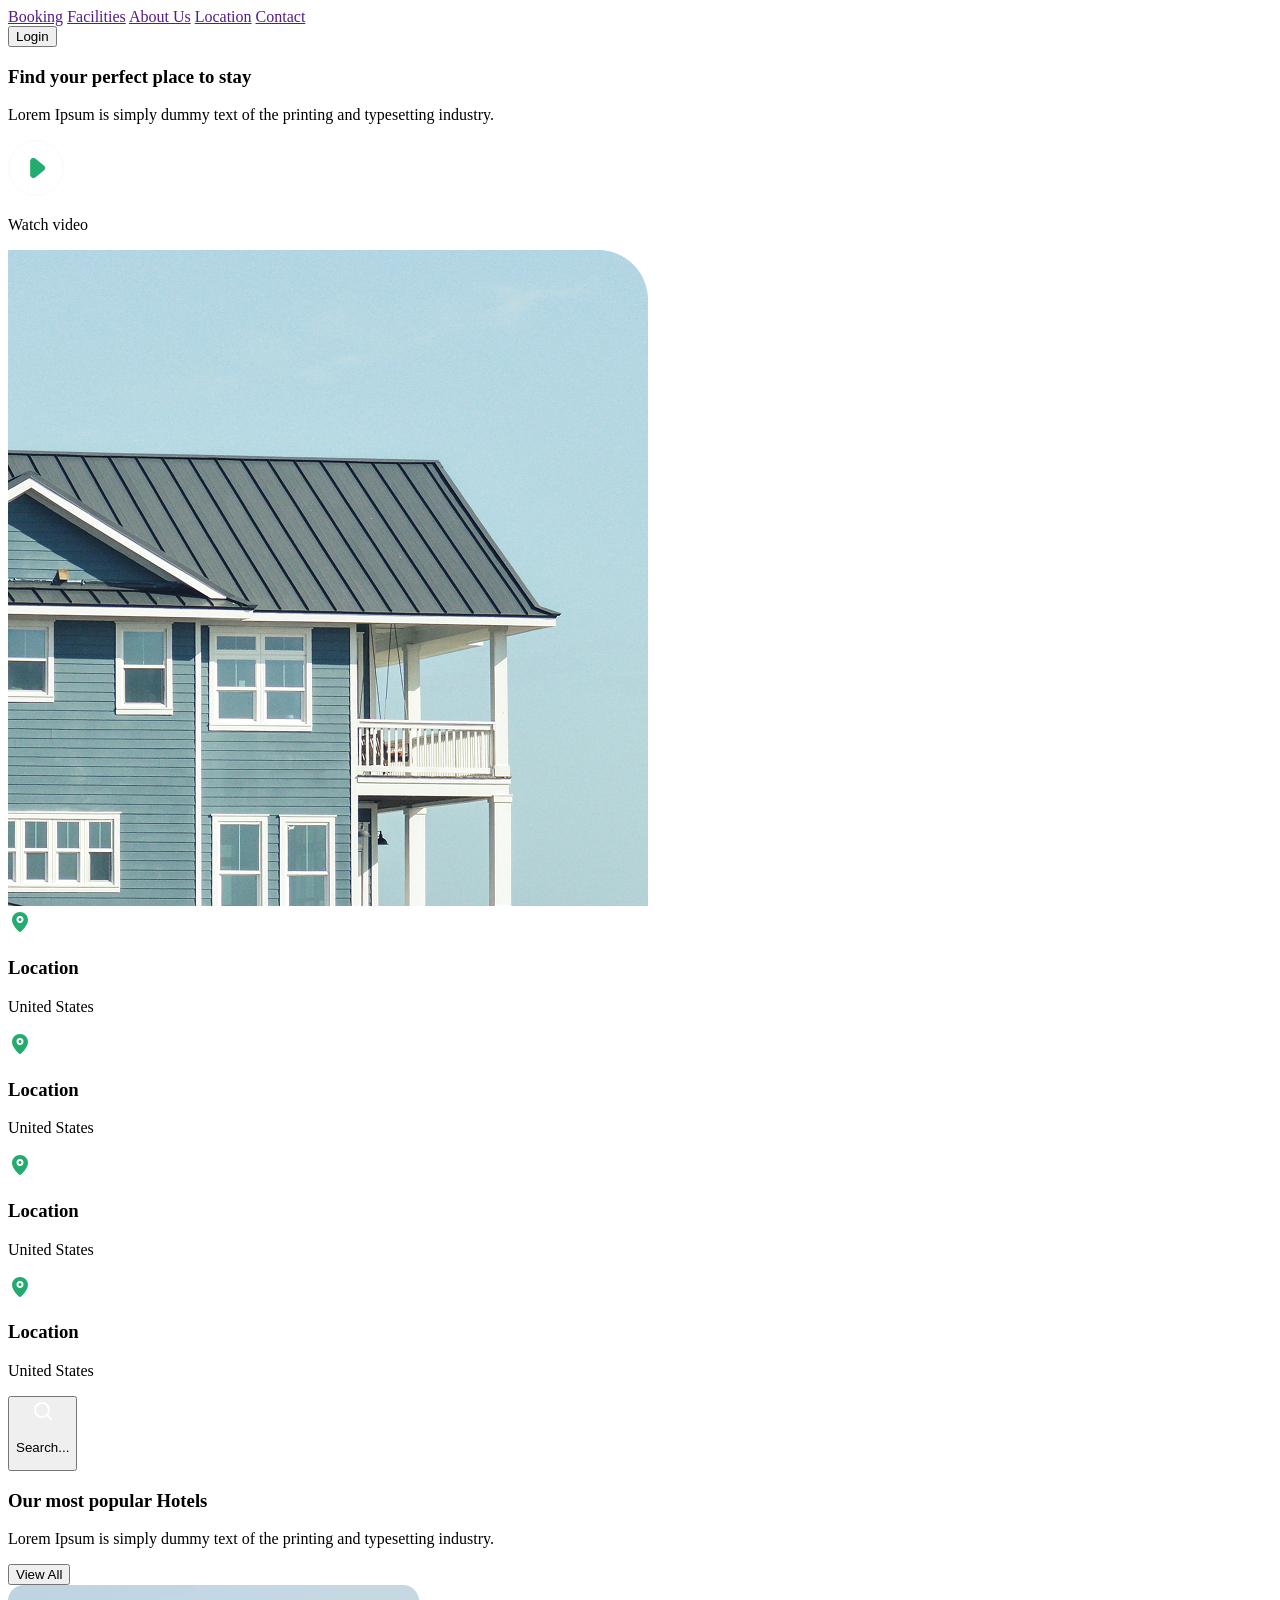
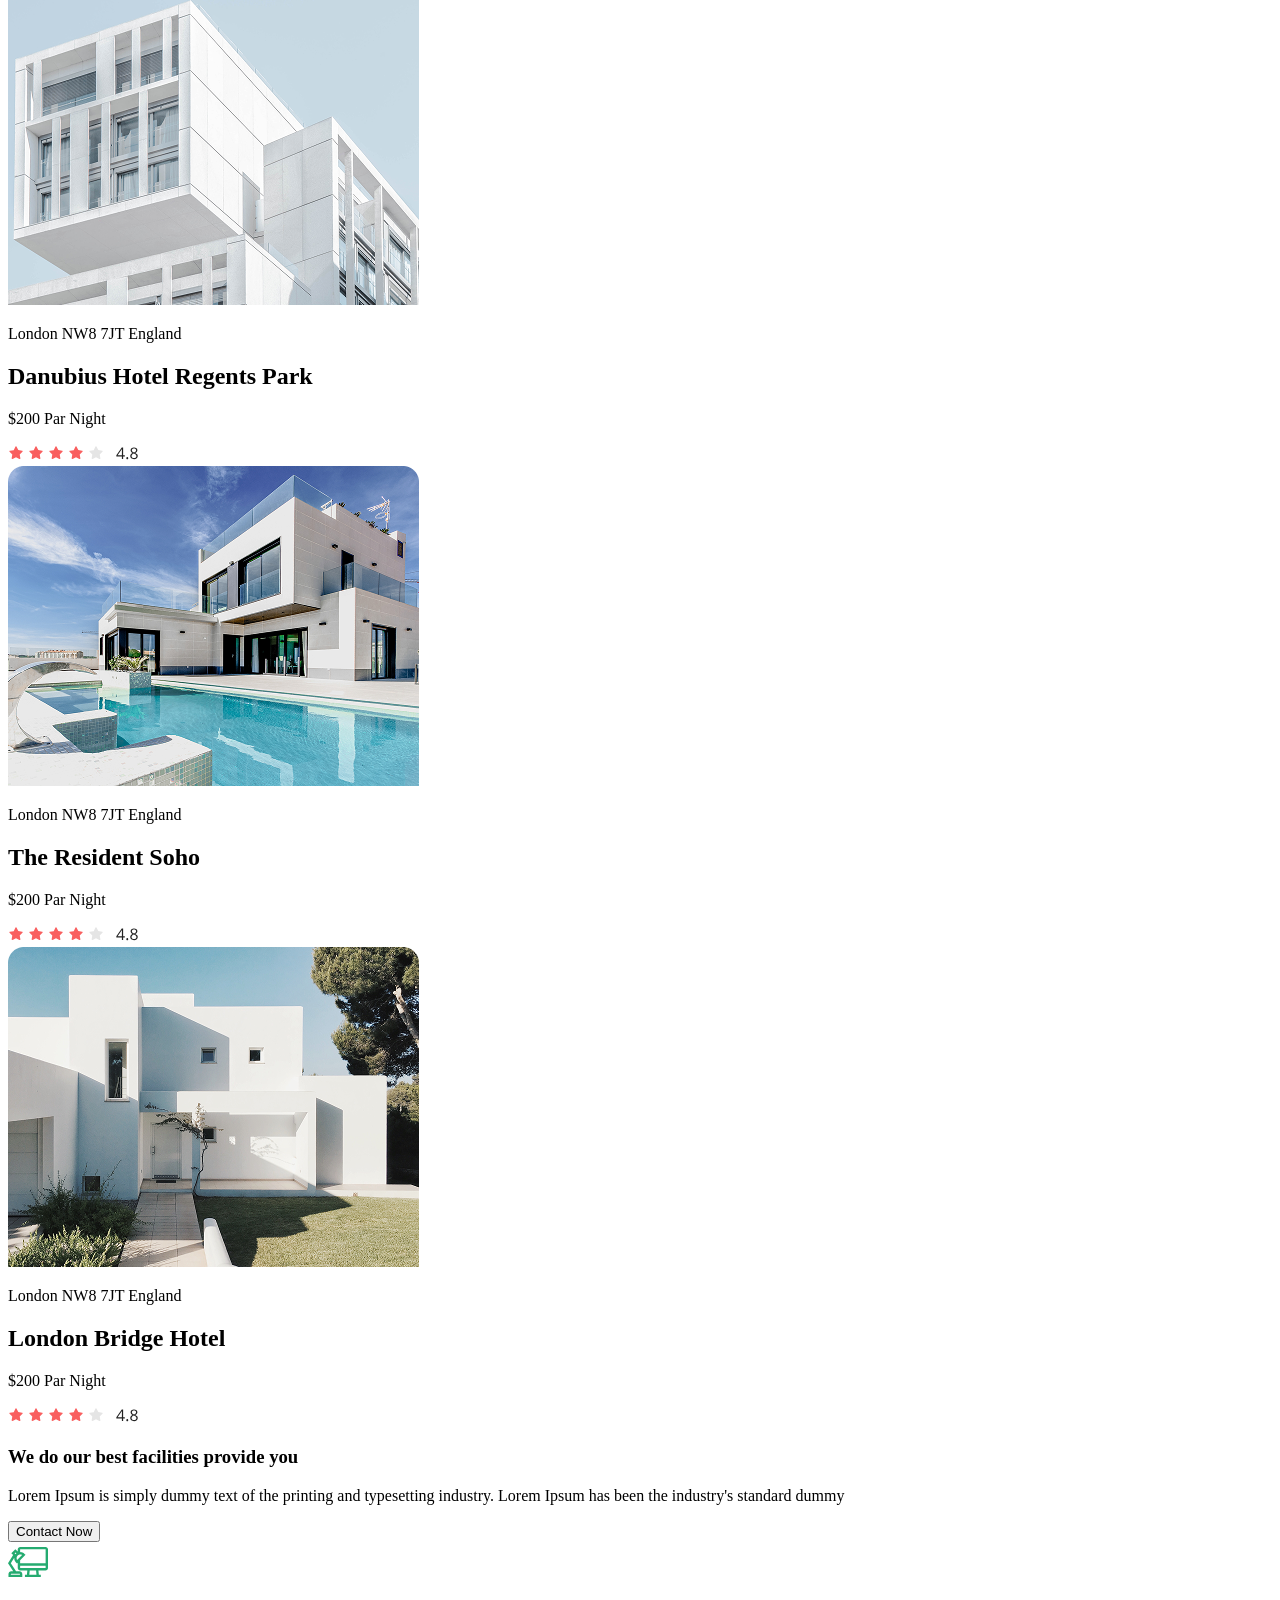
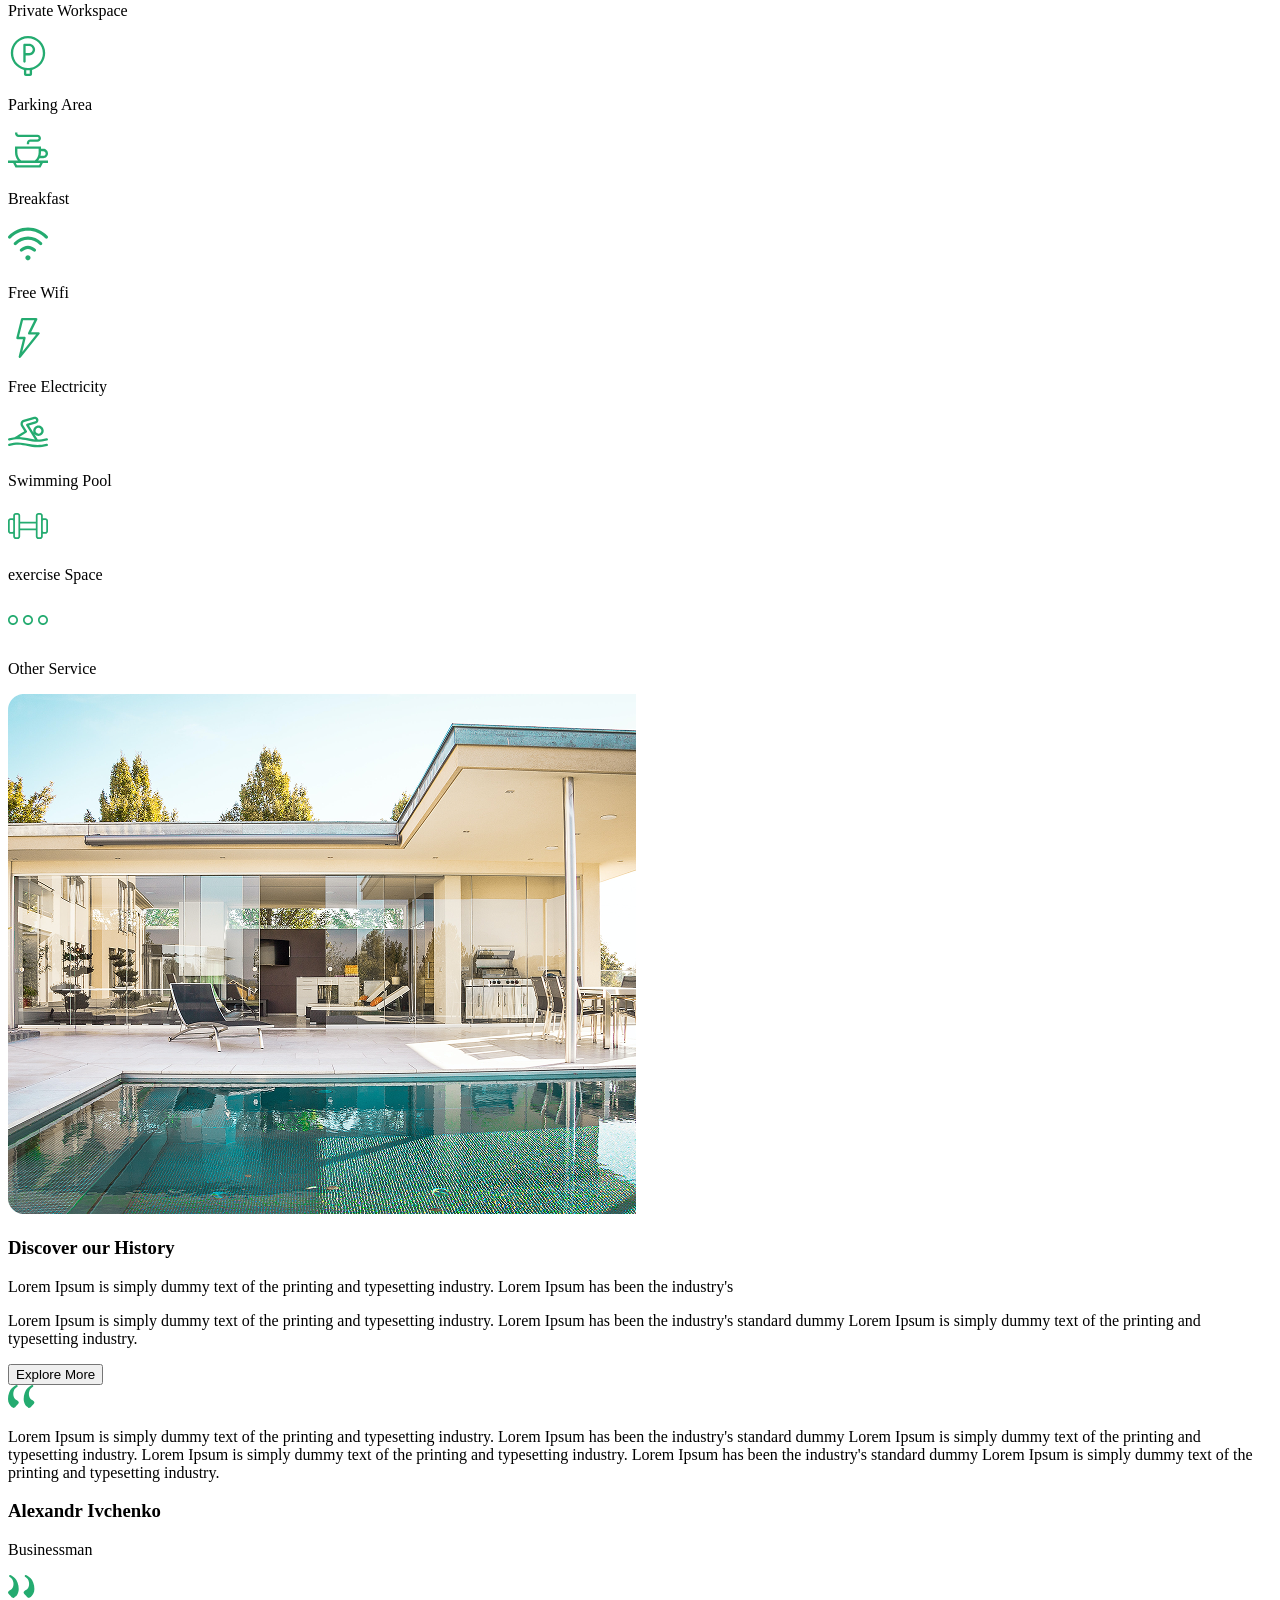
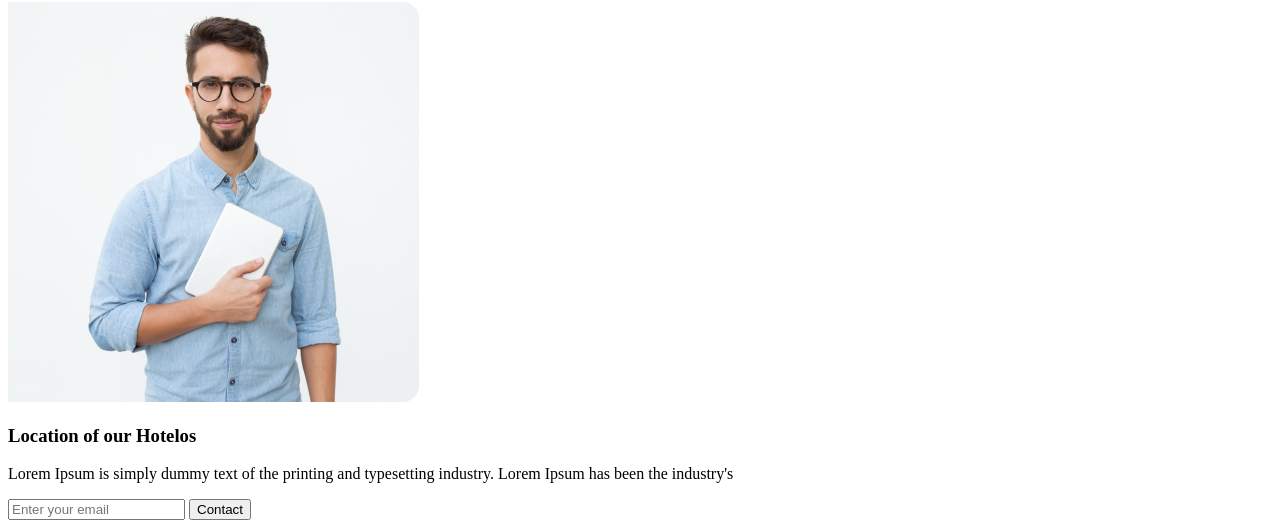
==== commit c525bf4e: "section 6" ====
--- a/index.html
+++ b/index.html
@@ -6,6 +6,11 @@
     <title>Document</title>
     <link rel="stylesheet" href="./src/output.css">
 </head>
+<style>
+    html{
+        scroll-behavior: smooth;
+    }
+</style>
 <body>
     <section>
         <nav class="max-w-[1200px] h-[50px] m-auto flex items-center gap-[200px] justify-end">
@@ -16,7 +21,7 @@
                 <a href="">Location</a>
                 <a href="">Contact</a>
             </div>
-            <button class="w-[120px] h-[40px] rounded-[30px] bg-[#24AB70] text-[white]">Login</button>
+            <a href="#login"><button class="w-[120px] h-[40px] rounded-[30px] bg-[#24AB70] text-[white]">Login</button></a>
         </nav>
     </section>
     <section class="w-[100%] h-[600px]">
@@ -388,5 +393,28 @@
             <img class="rounded-[0px_30px_30px_0px]" src="./imgs/Mask Group.png" alt="">
         </nav>
     </section>
+    <section class="w-[100%] h-[700px] flex">
+        <nav class="min-w-[1200px] h-[600px] m-auto bg-[url('../imgs/map.png')] bg-cover bg-center flex items-center justify-center rounded-[20px]">
+            <div class="w-[1000px] h-[500px] flex flex-col items-end justify-end gap-[70px]">
+                <div class="w-[100px] h-[100px] rounded-[50%] flex items-center justify-center mr-[19%] bg-[#24AB701A]">
+                    <div class="w-[60px] h-[60px] rounded-[50%] flex items-center justify-center bg-[#24AB701A]">
+                    <div class="w-[20px] h-[20px] rounded-[50%] bg-[#24AB70]"></div>
+                    </div>
+                </div>
+                <div class="w-[1000px] h-[200px] bg-[white] flex flex-col gap-[20px] p-[30px] rounded-[20px]">
+                    <h1 class="text-[35px] font-bold">Location of our Hotelos</h1>
+                    <div class="flex items-center gap-[30px]">
+                        <p>Lorem Ipsum is simply dummy text of the printing and typesetting industry. Lorem Ipsum has been the industry's </p>
+                        <div id="login" class="">
+                            <form class="w-[400px] h-[50px] gap-[30px] bg-[#FAFAFA] flex items-center justify-end rounded-[30px]" action="">
+                                <input class="w-[200px] h-[40px] text-[14px] p-[10px] rounded-[30px] " placeholder="Enter your email" type="email">
+                                <button class="w-[140px] h-[50px] text-[white] bg-[#24AB70] rounded-[40px]">Contact</button>
+                            </form>
+                        </div>
+                    </div>
+                </div>
+            </div>
+        </nav>
+    </section>
 </body>
 </html>
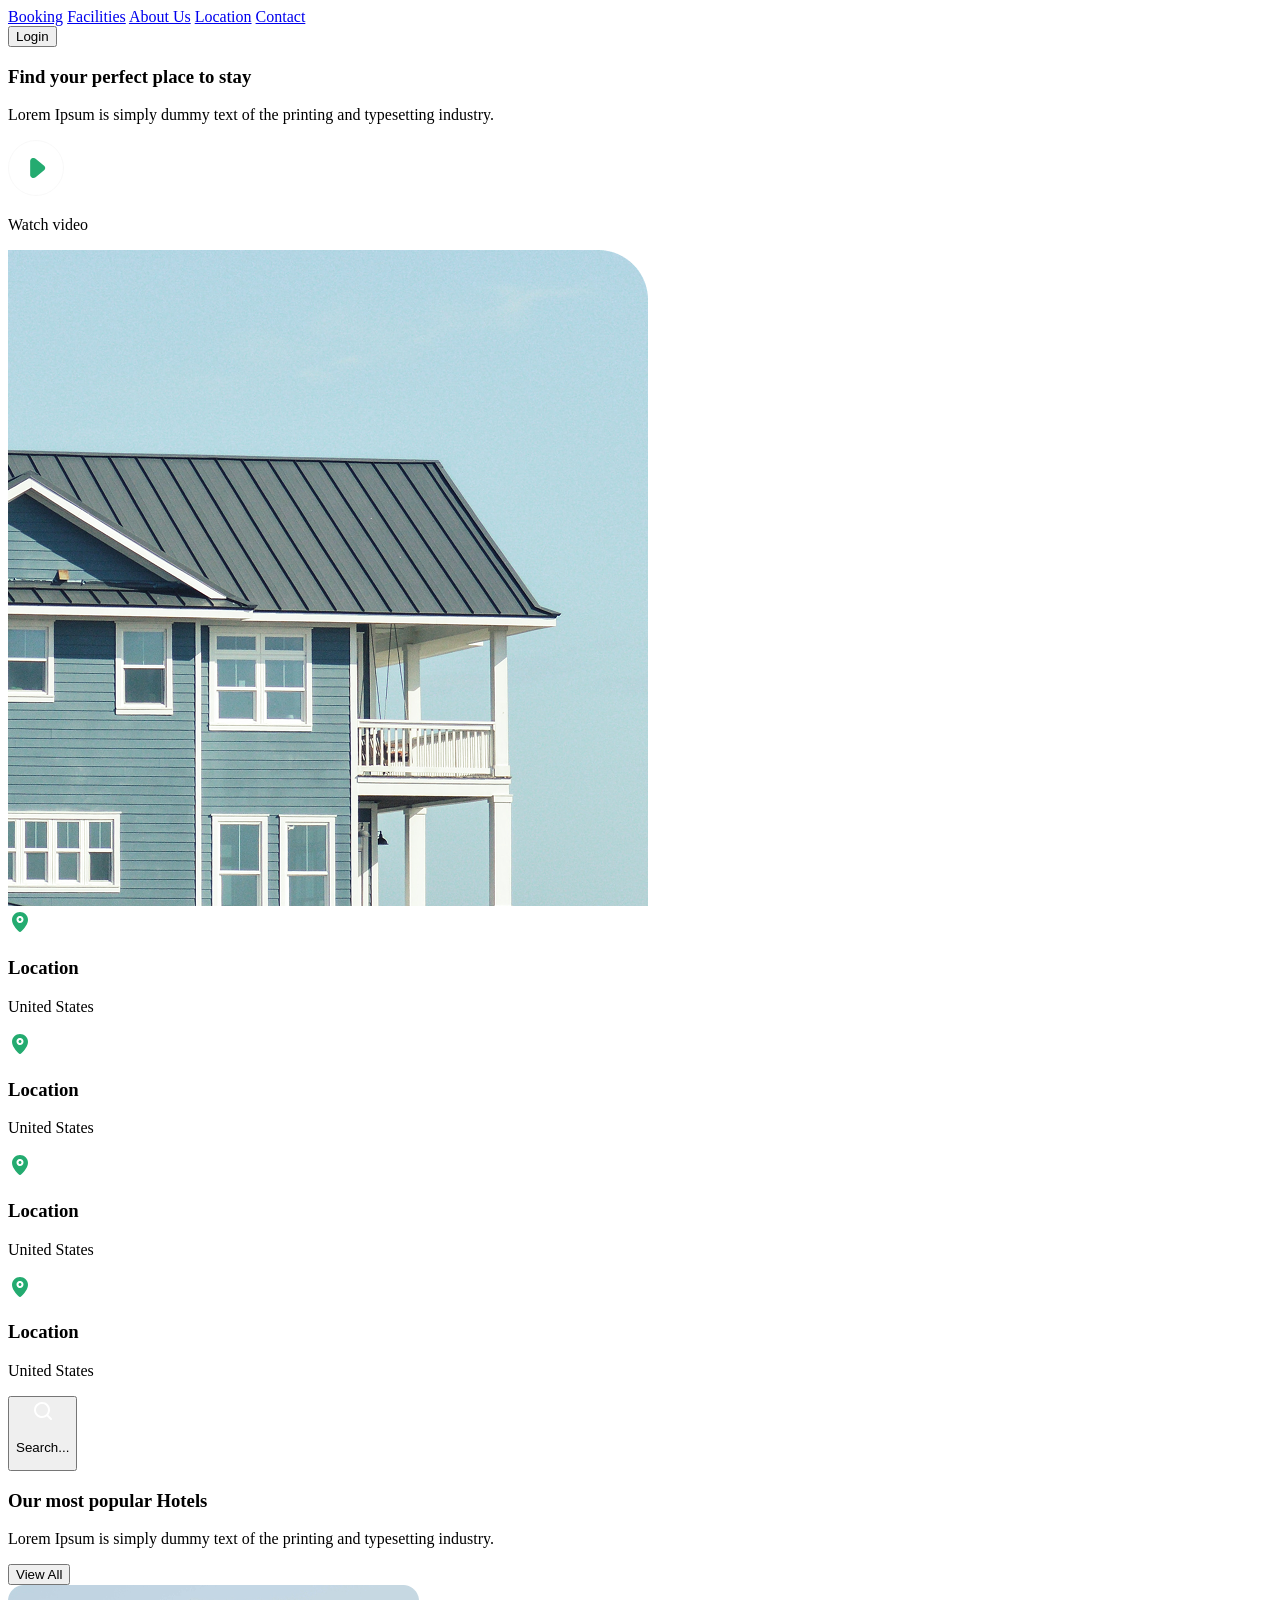
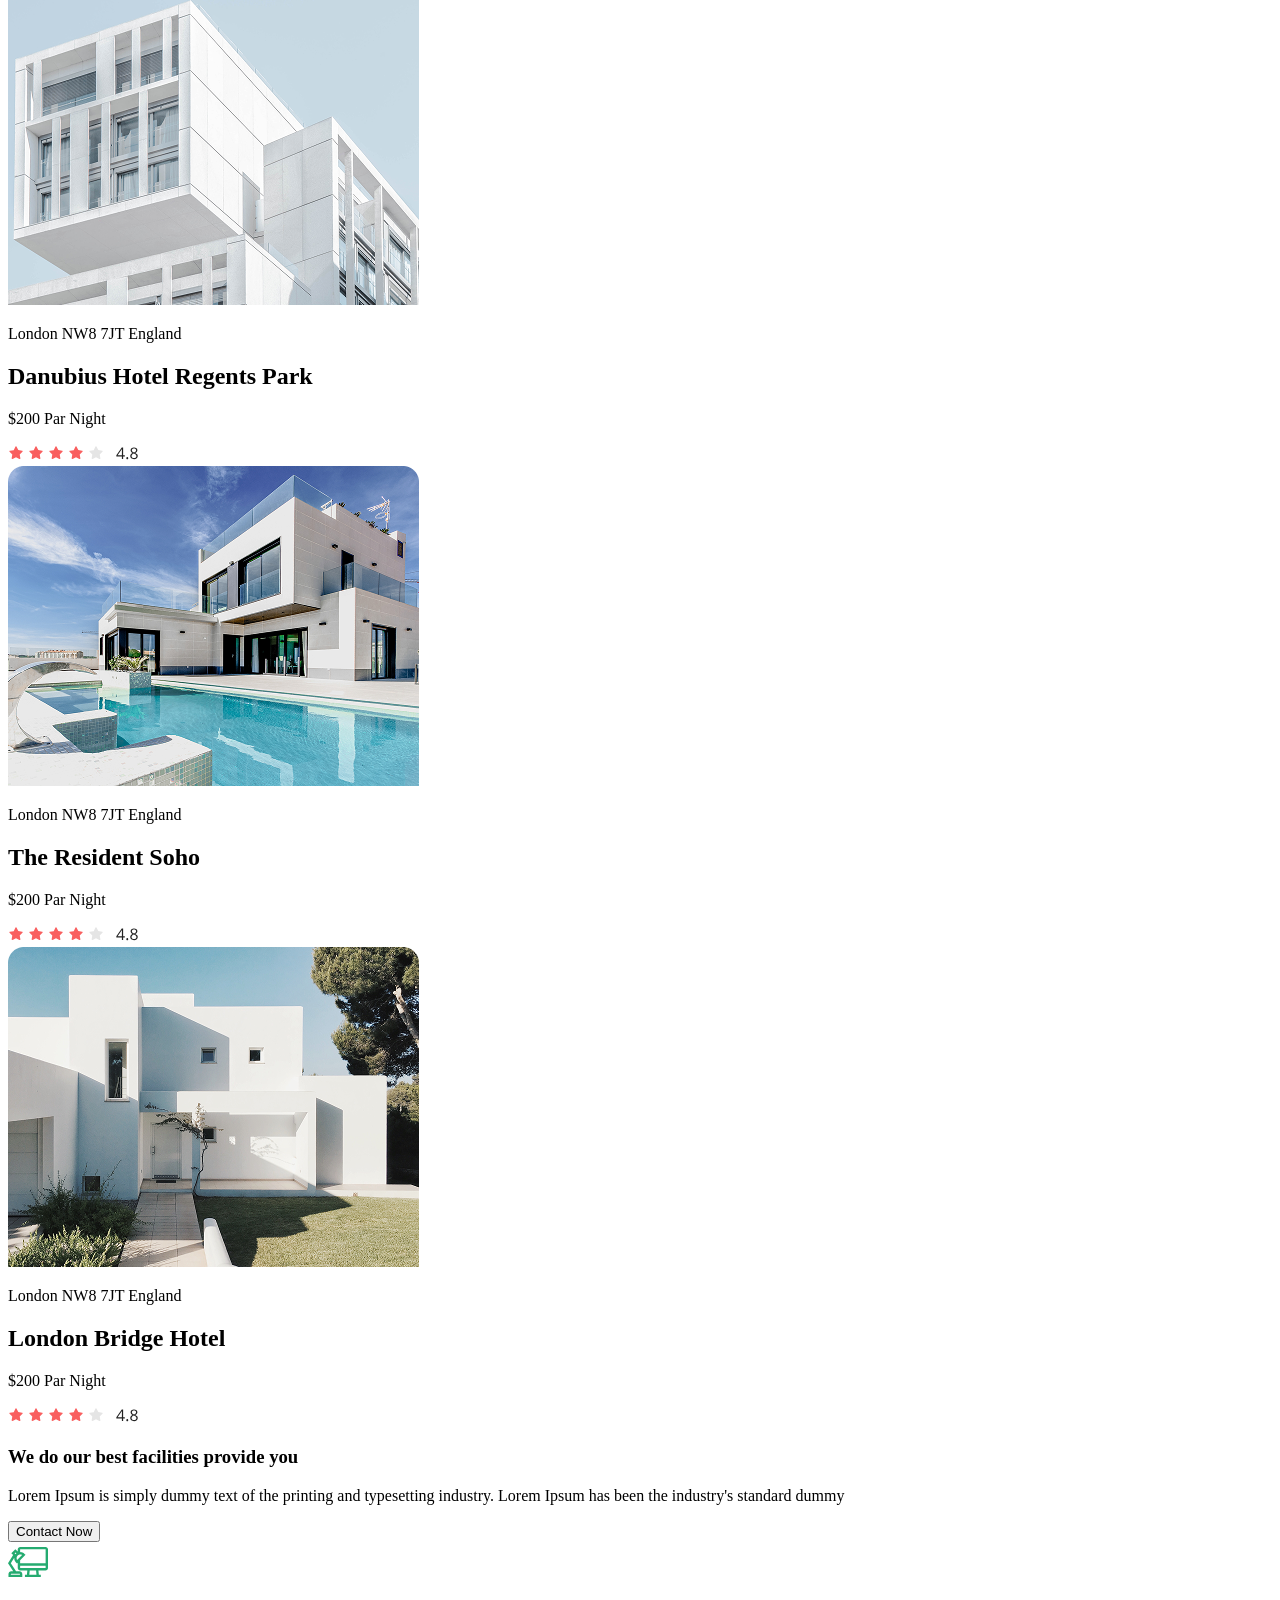
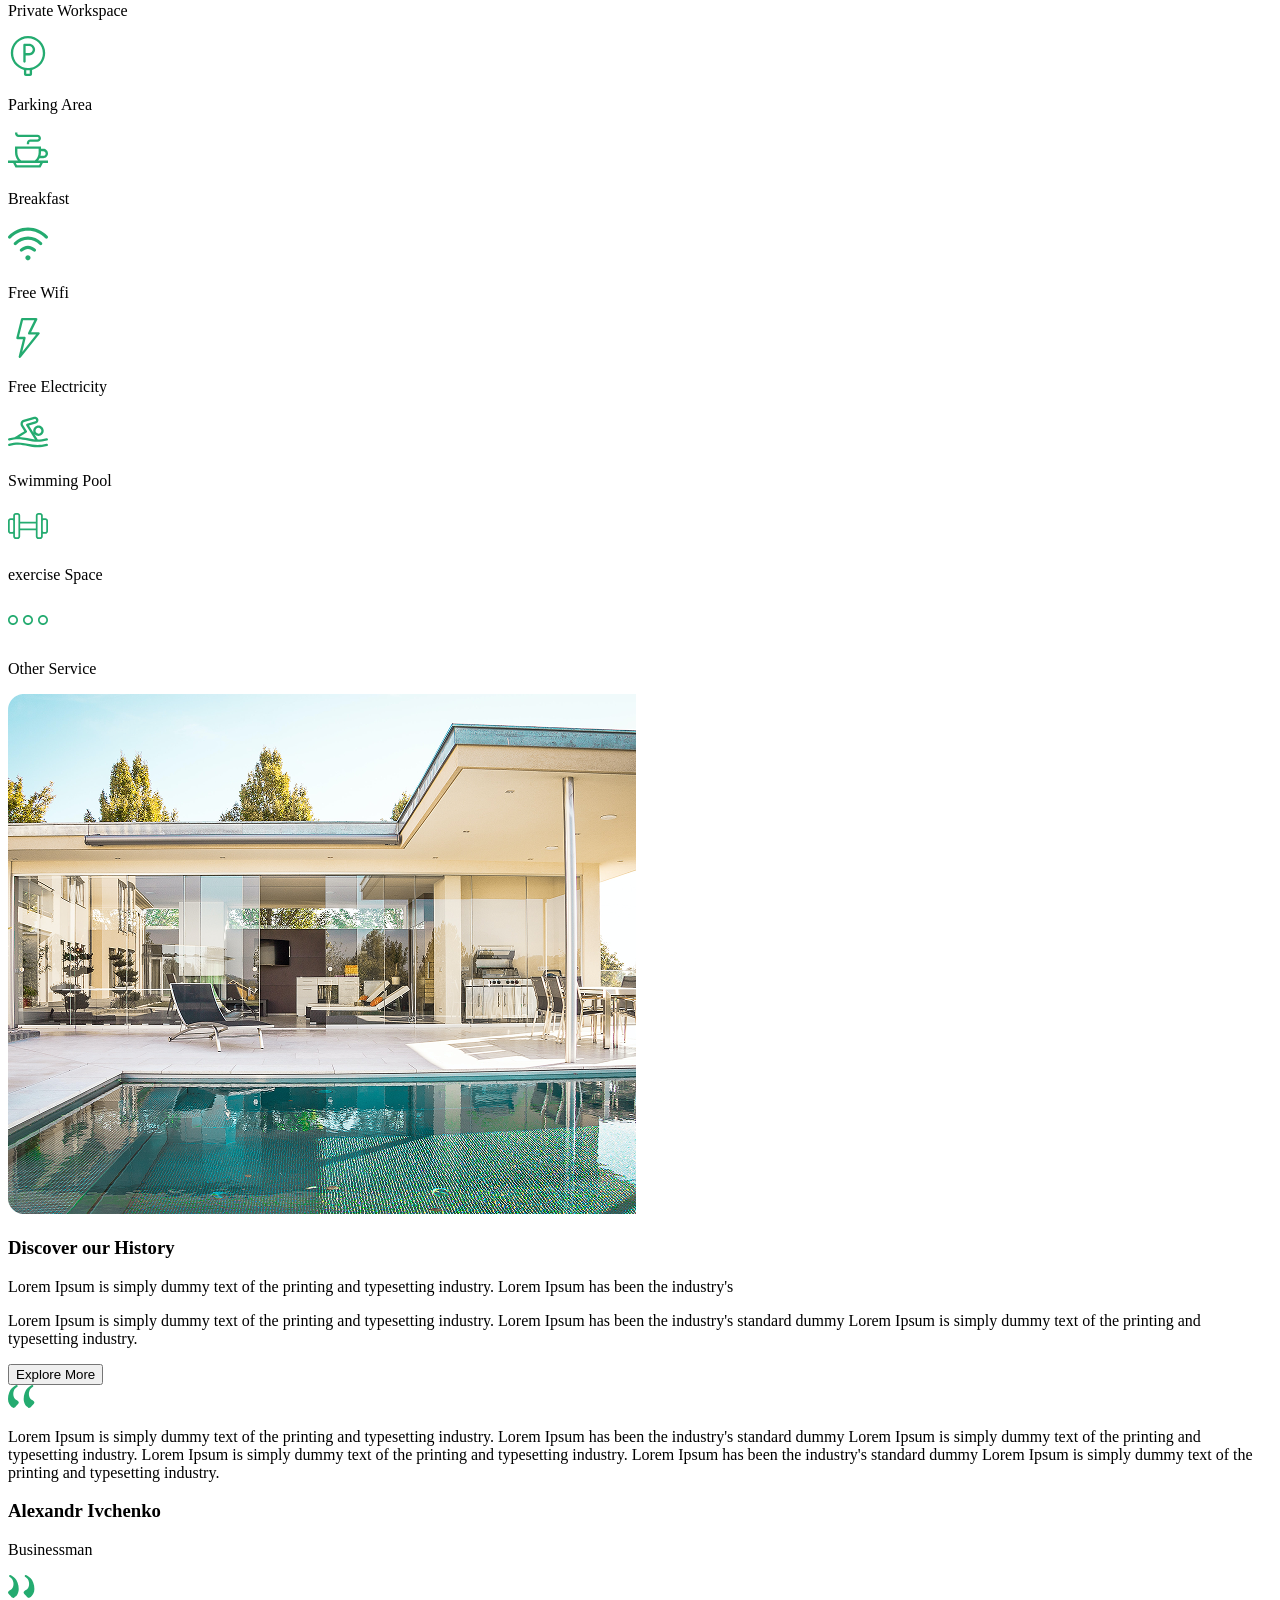
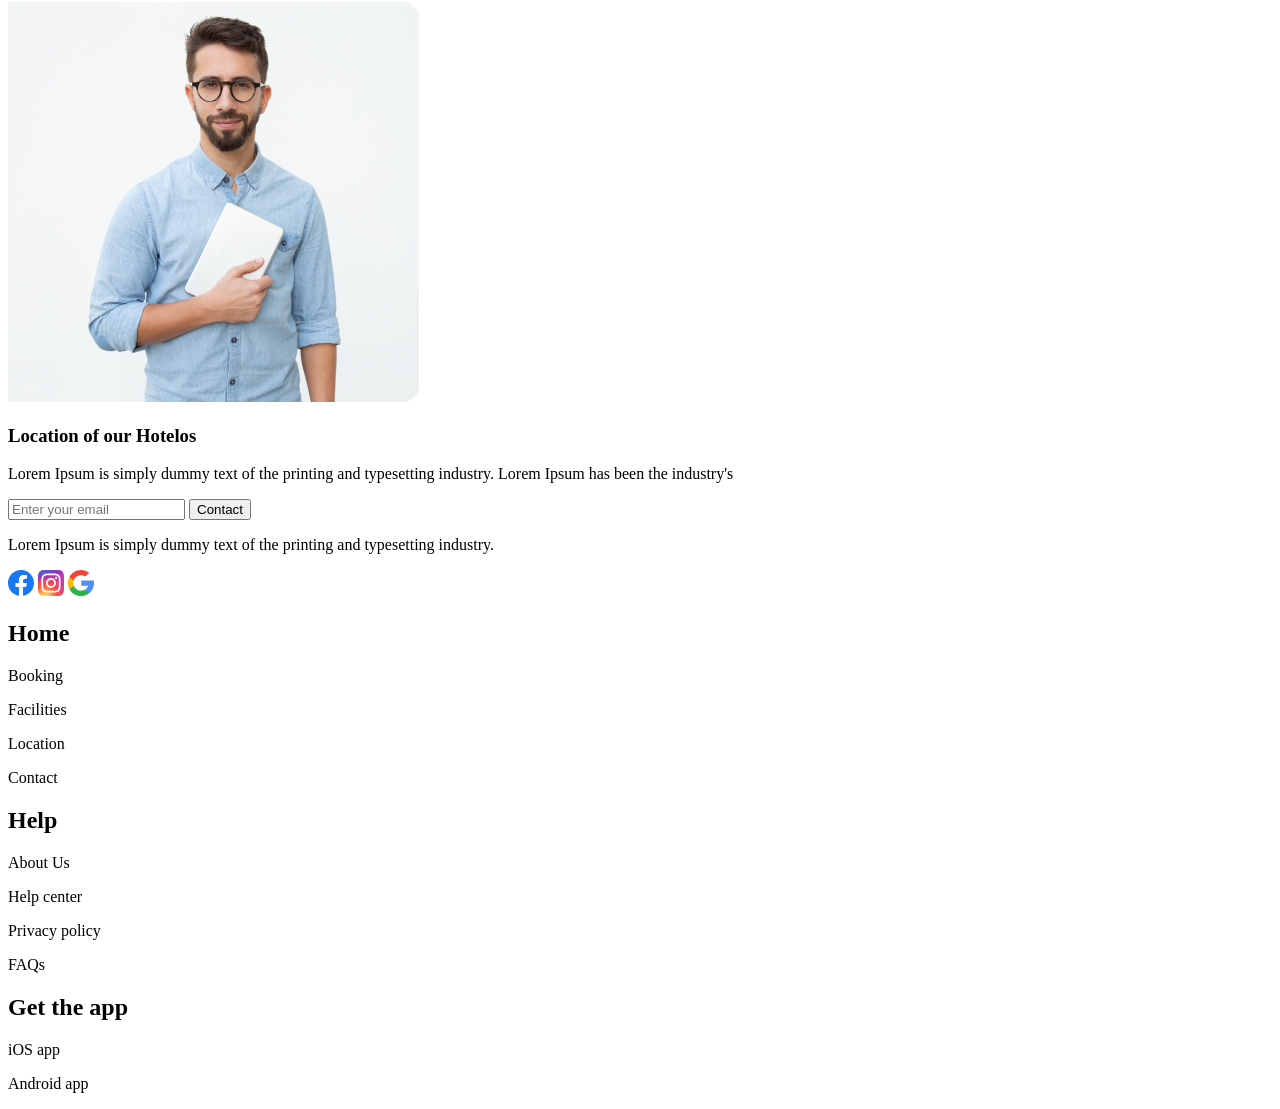
==== commit bac0c024: "section 7" ====
--- a/index.html
+++ b/index.html
@@ -15,13 +15,13 @@
     <section>
         <nav class="max-w-[1200px] h-[50px] m-auto flex items-center gap-[200px] justify-end">
             <div class="flex items-center gap-[40px]">
-                <a href="">Booking</a>
-                <a href="">Facilities</a>
-                <a href="">About Us</a>
-                <a href="">Location</a>
-                <a href="">Contact</a>
-            </div>
-            <a href="#login"><button class="w-[120px] h-[40px] rounded-[30px] bg-[#24AB70] text-[white]">Login</button></a>
+                <a href="#abaut">Booking</a>
+                <a href="#imkoniyat">Facilities</a>
+                <a href="#abaut">About Us</a>
+                <a href="#macon">Location</a>
+                <a href="#login">Contact</a>
+            </div>
+            <a href=""><button class="w-[120px] h-[40px] rounded-[30px] bg-[#24AB70] text-[white]">Login</button></a>
         </nav>
     </section>
     <section class="w-[100%] h-[600px]">
@@ -135,7 +135,7 @@
         <nav class="w-[1200px] h-[650px] m-auto flex flex-col gap-[50px]">
             <div class="w-[100%] h-[130px] flex items-end gap-[52.5%] justify-end">
                 <div class="w-[470px] h-[130px]">
-                <h1 class="text-[40px] font-bold">Our most popular Hotels</h1>
+                <h1 id="our" class="text-[40px] font-bold">Our most popular Hotels</h1>
                 <p class="text-[gray]">Lorem Ipsum is simply dummy text of the printing and typesetting industry.</p>
                 </div>
                 <button class="w-[100px] h-[30px] rounded-[50px] bg-[#24AB701A] text-[14px] text-[#24AB70]">View All</button>
@@ -280,7 +280,7 @@
         </nav>
     </section>
     <section class="w-[100%] h-[500px] flex items-center">
-        <nav class="min-w-[1200px] h-[400px] m-auto flex items-start gap-[100px]">
+        <nav id="imkoniyat"  class="min-w-[1200px] h-[400px] m-auto flex items-start gap-[100px]">
             <div class="w-[400px] h-[300px] flex flex-col gap-[30px] items-start">
                 <h1 class="text-[40px] font-bold">We do our best facilities provide you</h1>
                 <p class="text-[gray]">Lorem Ipsum is simply dummy text of the printing and typesetting industry. Lorem Ipsum has been the industry's standard dummy </p>
@@ -393,7 +393,7 @@
             <img class="rounded-[0px_30px_30px_0px]" src="./imgs/Mask Group.png" alt="">
         </nav>
     </section>
-    <section class="w-[100%] h-[700px] flex">
+    <section id="macon" class="w-[100%] h-[700px] flex">
         <nav class="min-w-[1200px] h-[600px] m-auto bg-[url('../imgs/map.png')] bg-cover bg-center flex items-center justify-center rounded-[20px]">
             <div class="w-[1000px] h-[500px] flex flex-col items-end justify-end gap-[70px]">
                 <div class="w-[100px] h-[100px] rounded-[50%] flex items-center justify-center mr-[19%] bg-[#24AB701A]">
@@ -416,5 +416,68 @@
             </div>
         </nav>
     </section>
+    <section class="w-[100%] h-[350px] flex items-start">
+        <nav id="abaut" class="min-w-[1000px] h-[300px] m-auto flex items-end justify-between gap-[50px]">
+            <div class="w-[250px] h-[200px] flex flex-col gap-[20px]">
+                <p>Lorem Ipsum is simply dummy text of the printing and typesetting industry.</p>
+                <div class="flex items-center gap-[15px]">
+                    <svg width="26" height="26" viewBox="0 0 16 16" fill="none" xmlns="http://www.w3.org/2000/svg">
+                        <path d="M16 8.00004C16 3.58173 12.4183 0 8.00001 0C3.58172 0 0 3.58173 0 8.00004C0 11.9931 2.92548 15.3027 6.75 15.9029V10.3125H4.71875V8.00004H6.75V6.23753C6.75 4.23252 7.94434 3.12502 9.77172 3.12502C10.647 3.12502 11.5625 3.28126 11.5625 3.28126V5.25002H10.5537C9.55992 5.25002 9.25001 5.8667 9.25001 6.49937V8.00004H11.4688L11.1141 10.3125H9.25V15.9029C13.0745 15.3027 16 11.9931 16 8.00004Z" fill="#1877F2"/>
+                        <path d="M11.1141 10.3123L11.4688 7.99978H9.24999V6.49909C9.24999 5.86644 9.55992 5.24976 10.5537 5.24976H11.5625V3.281C11.5625 3.281 10.647 3.12476 9.77171 3.12476C7.94434 3.12476 6.75 4.23225 6.75 6.23727V7.99978H4.71875V10.3123H6.75V15.9026C7.16351 15.9674 7.58144 15.9999 8 15.9998C8.42525 15.9998 8.8427 15.9665 9.24999 15.9026V10.3123H11.1141Z" fill="white"/>
+                    </svg>
+                    <svg width="26" height="26" viewBox="0 0 16 16" fill="none" xmlns="http://www.w3.org/2000/svg">
+                        <path d="M8.00261 0C4.66268 0 3.68588 0.00344645 3.49601 0.0192016C2.8106 0.0761911 2.3841 0.184139 1.91945 0.415543C1.56136 0.593404 1.27895 0.799575 1.00024 1.08858C0.492639 1.61564 0.185005 2.26407 0.0736409 3.03484C0.0194972 3.40903 0.0037463 3.48534 0.000546906 5.39664C-0.000683632 6.03374 0.000546906 6.87221 0.000546906 7.99686C0.000546906 11.335 0.00423852 12.3111 0.0202355 12.5006C0.0756097 13.1678 0.180205 13.5875 0.401702 14.0466C0.825007 14.9254 1.63347 15.5852 2.58591 15.8314C2.91569 15.9163 3.27993 15.9631 3.74753 15.9852C3.94565 15.9938 5.96496 16 7.98551 16C10.006 16 12.0266 15.9975 12.2198 15.9877C12.7612 15.9622 13.0756 15.92 13.4233 15.8301C13.8955 15.709 14.3356 15.4862 14.7129 15.1773C15.0902 14.8684 15.3954 14.4808 15.6075 14.0417C15.8246 13.5936 15.9348 13.1579 15.9846 12.5256C15.9954 12.3878 16 10.1898 16 7.99477C16 5.79938 15.9951 3.60547 15.9842 3.46762C15.9338 2.8251 15.8237 2.39306 15.5995 1.93641C15.4155 1.56259 15.2112 1.28343 14.9147 0.997992C14.3855 0.492349 13.7383 0.184631 12.9668 0.0733601C12.5931 0.0193247 12.5187 0.00332336 10.6064 0H8.00261Z" fill="url(#paint0_radial_4029_327)"/>
+                        <path d="M8.00261 0C4.66268 0 3.68588 0.00344645 3.49601 0.0192016C2.8106 0.0761911 2.3841 0.184139 1.91945 0.415543C1.56136 0.593404 1.27895 0.799575 1.00024 1.08858C0.492639 1.61564 0.185005 2.26407 0.0736409 3.03484C0.0194972 3.40903 0.0037463 3.48534 0.000546906 5.39664C-0.000683632 6.03374 0.000546906 6.87221 0.000546906 7.99686C0.000546906 11.335 0.00423852 12.3111 0.0202355 12.5006C0.0756097 13.1678 0.180205 13.5875 0.401702 14.0466C0.825007 14.9254 1.63347 15.5852 2.58591 15.8314C2.91569 15.9163 3.27993 15.9631 3.74753 15.9852C3.94565 15.9938 5.96496 16 7.98551 16C10.006 16 12.0266 15.9975 12.2198 15.9877C12.7612 15.9622 13.0756 15.92 13.4233 15.8301C13.8955 15.709 14.3356 15.4862 14.7129 15.1773C15.0902 14.8684 15.3954 14.4808 15.6075 14.0417C15.8246 13.5936 15.9348 13.1579 15.9846 12.5256C15.9954 12.3878 16 10.1898 16 7.99477C16 5.79938 15.9951 3.60547 15.9842 3.46762C15.9338 2.8251 15.8237 2.39306 15.5995 1.93641C15.4155 1.56259 15.2112 1.28343 14.9147 0.997992C14.3855 0.492349 13.7383 0.184631 12.9668 0.0733601C12.5931 0.0193247 12.5187 0.00332336 10.6064 0H8.00261Z" fill="url(#paint1_radial_4029_327)"/>
+                        <path d="M7.99876 2.09253C6.39462 2.09253 6.19331 2.09955 5.56327 2.12822C4.93447 2.15703 4.50525 2.2566 4.12969 2.40271C3.74121 2.55361 3.41167 2.75548 3.08337 3.084C2.75481 3.41239 2.553 3.74202 2.40165 4.13048C2.25521 4.50627 2.15554 4.93572 2.12724 5.56445C2.09918 6.19466 2.0918 6.39615 2.0918 8.00072C2.0918 9.60528 2.09893 9.80604 2.12748 10.4362C2.1564 11.0652 2.25595 11.4945 2.40189 11.8702C2.55288 12.2588 2.75469 12.5884 3.08312 12.9168C3.4113 13.2455 3.74084 13.4478 4.12908 13.5987C4.50488 13.7448 4.93422 13.8444 5.5629 13.8732C6.19294 13.9019 6.39413 13.9089 7.99814 13.9089C9.60239 13.9089 9.8031 13.9019 10.4331 13.8732C11.0619 13.8444 11.4916 13.7448 11.8674 13.5987C12.2558 13.4478 12.5849 13.2455 12.913 12.9168C13.2416 12.5884 13.4434 12.2588 13.5948 11.8703C13.74 11.4945 13.8396 11.0651 13.8692 10.4364C13.8975 9.80616 13.9049 9.60528 13.9049 8.00072C13.9049 6.39615 13.8975 6.19478 13.8692 5.56457C13.8396 4.9356 13.74 4.50627 13.5948 4.13061C13.4434 3.74202 13.2416 3.41239 12.913 3.084C12.5845 2.75535 12.2559 2.55349 11.8671 2.40271C11.4905 2.2566 11.0611 2.15703 10.4323 2.12822C9.80223 2.09955 9.60166 2.09253 7.99703 2.09253H7.99876ZM7.46888 3.15723C7.62615 3.15699 7.80162 3.15723 7.99876 3.15723C9.57581 3.15723 9.76273 3.1629 10.3855 3.19121C10.9614 3.21755 11.274 3.3138 11.4822 3.39467C11.7578 3.50176 11.9543 3.62977 12.1609 3.83655C12.3677 4.04334 12.4956 4.24028 12.6029 4.51599C12.6838 4.72401 12.7801 5.03665 12.8063 5.6127C12.8347 6.23552 12.8408 6.42262 12.8408 7.99936C12.8408 9.57611 12.8347 9.7632 12.8063 10.386C12.78 10.9621 12.6838 11.2747 12.6029 11.4827C12.4959 11.7584 12.3677 11.9548 12.1609 12.1614C11.9542 12.3682 11.7579 12.4962 11.4822 12.6033C11.2742 12.6846 10.9614 12.7806 10.3855 12.8069C9.76286 12.8352 9.57581 12.8414 7.99876 12.8414C6.42157 12.8414 6.23465 12.8352 5.612 12.8069C5.03611 12.7803 4.72355 12.6841 4.51522 12.6032C4.23958 12.4961 4.04269 12.3681 3.83596 12.1613C3.62923 11.9545 3.50126 11.7581 3.39395 11.4822C3.31311 11.2742 3.21676 10.9616 3.19055 10.3855C3.16224 9.76271 3.15658 9.57562 3.15658 7.99789C3.15658 6.42015 3.16224 6.23405 3.19055 5.61122C3.21688 5.03518 3.31311 4.72253 3.39395 4.51427C3.50101 4.23856 3.62923 4.04162 3.83596 3.83483C4.04269 3.62804 4.23958 3.50003 4.51522 3.3927C4.72343 3.31146 5.03611 3.21545 5.612 3.18899C6.15688 3.16437 6.36804 3.15699 7.46888 3.15576V3.15723ZM11.1516 4.13824C11.0114 4.13824 10.8744 4.17983 10.7578 4.25774C10.6413 4.33566 10.5504 4.4464 10.4968 4.57596C10.4431 4.70553 10.4291 4.84809 10.4565 4.98563C10.4839 5.12316 10.5514 5.24949 10.6505 5.34864C10.7497 5.44778 10.876 5.51528 11.0135 5.54261C11.151 5.56994 11.2935 5.55587 11.4231 5.50217C11.5526 5.44847 11.6632 5.35756 11.7411 5.24093C11.819 5.12431 11.8605 4.98721 11.8604 4.84698C11.8604 4.45556 11.543 4.13799 11.1516 4.13799V4.13824ZM7.99876 4.96662C6.32362 4.96662 4.96548 6.32513 4.96548 8.00072C4.96548 9.6763 6.32362 11.0342 7.99876 11.0342C9.67389 11.0342 11.0317 9.6763 11.0317 8.00072C11.0317 6.32513 9.67377 4.96662 7.99863 4.96662H7.99876ZM7.99876 6.03132C9.08606 6.03132 9.96762 6.913 9.96762 8.00072C9.96762 9.08832 9.08606 9.97011 7.99876 9.97011C6.91133 9.97011 6.02989 9.08832 6.02989 8.00072C6.02989 6.913 6.91133 6.03132 7.99876 6.03132Z" fill="white"/>
+                        <defs>
+                        <radialGradient id="paint0_radial_4029_327" cx="0" cy="0" r="1" gradientUnits="userSpaceOnUse" gradientTransform="translate(4.25002 17.2323) rotate(-90) scale(15.8572 14.7484)">
+                        <stop stop-color="#FFDD55"/>
+                        <stop offset="0.1" stop-color="#FFDD55"/>
+                        <stop offset="0.5" stop-color="#FF543E"/>
+                        <stop offset="1" stop-color="#C837AB"/>
+                        </radialGradient>
+                        <radialGradient id="paint1_radial_4029_327" cx="0" cy="0" r="1" gradientTransform="matrix(1.39126 6.95035 -28.649 5.73793 -2.68008 1.15261)" gradientUnits="userSpaceOnUse">
+                        <stop stop-color="#3771C8"/>
+                        <stop offset="0.128" stop-color="#3771C8"/>
+                        <stop offset="1" stop-color="#6600FF" stop-opacity="0"/>
+                        </radialGradient>
+                        </defs>
+                    </svg>
+                    <svg width="26" height="26" viewBox="0 0 16 16" fill="none" xmlns="http://www.w3.org/2000/svg">
+                        <g clip-path="url(#clip0_4029_331)">
+                        <path d="M3.54594 9.66892L2.989 11.748L0.953406 11.7911C0.345063 10.6628 0 9.3718 0 7.99992C0 6.67333 0.322625 5.42233 0.8945 4.3208H0.894938L2.70719 4.65305L3.50106 6.45443C3.33491 6.93883 3.24434 7.45883 3.24434 7.99992C3.24441 8.58717 3.35078 9.14983 3.54594 9.66892Z" fill="#FBBB00"/>
+                        <path d="M15.8601 6.50562C15.952 6.98955 15.9999 7.48933 15.9999 8.00012C15.9999 8.57287 15.9397 9.13155 15.825 9.67046C15.4355 11.5043 14.4179 13.1056 13.0083 14.2388L13.0078 14.2384L10.7252 14.1219L10.4022 12.1052C11.3375 11.5566 12.0685 10.6981 12.4536 9.67046H8.17578V6.50562H12.516H15.8601Z" fill="#518EF8"/>
+                        <path d="M13.0081 14.2382L13.0086 14.2386C11.6376 15.3406 9.89602 15.9999 8.00021 15.9999C4.95361 15.9999 2.30483 14.2971 0.953613 11.7911L3.54614 9.66895C4.22174 11.472 5.96108 12.7555 8.00021 12.7555C8.87668 12.7555 9.6978 12.5186 10.4024 12.105L13.0081 14.2382Z" fill="#28B446"/>
+                        <path d="M13.1064 1.84175L10.5148 3.9635C9.78553 3.50769 8.92353 3.24438 8.00003 3.24438C5.91475 3.24438 4.14288 4.58678 3.50113 6.4545L0.894969 4.32088H0.894531C2.22597 1.75384 4.90816 0 8.00003 0C9.94112 0 11.7209 0.691438 13.1064 1.84175Z" fill="#F14336"/>
+                        </g>
+                        <defs>
+                        <clipPath id="clip0_4029_331">
+                        <rect width="16" height="16" fill="white"/>
+                        </clipPath>
+                        </defs>
+                    </svg>
+                </div>
+            </div>
+            <div class="w-[100px] h-[250px] flex flex-col  gap-[10px]">
+                <h2 class="text-[25px]">Home</h2>
+                <p class="text-[#555555]">Booking</p>
+                <p class="text-[#555555]">Facilities</p>
+                <p class="text-[#555555]">Location</p>
+                <p class="text-[#555555]">Contact</p>
+            </div>
+            <div class="w-[120px] h-[250px] flex flex-col  gap-[10px]">
+                <h2 class="text-[25px]">Help</h2>
+                <p class="text-[#555555]">About Us</p>
+                <p class="text-[#555555]">Help center</p>
+                <p class="text-[#555555]">Privacy policy</p>
+                <p class="text-[#555555]">FAQs</p>
+            </div>
+            <div class="w-[150px] h-[250px] flex flex-col  gap-[10px]">
+                <h2 class="text-[25px]">Get the app</h2>
+                <p class="text-[#555555]">iOS app</p>
+                <p class="text-[#555555]">Android app</p>
+            </div>
+        </nav>
+    </section>
 </body>
 </html>
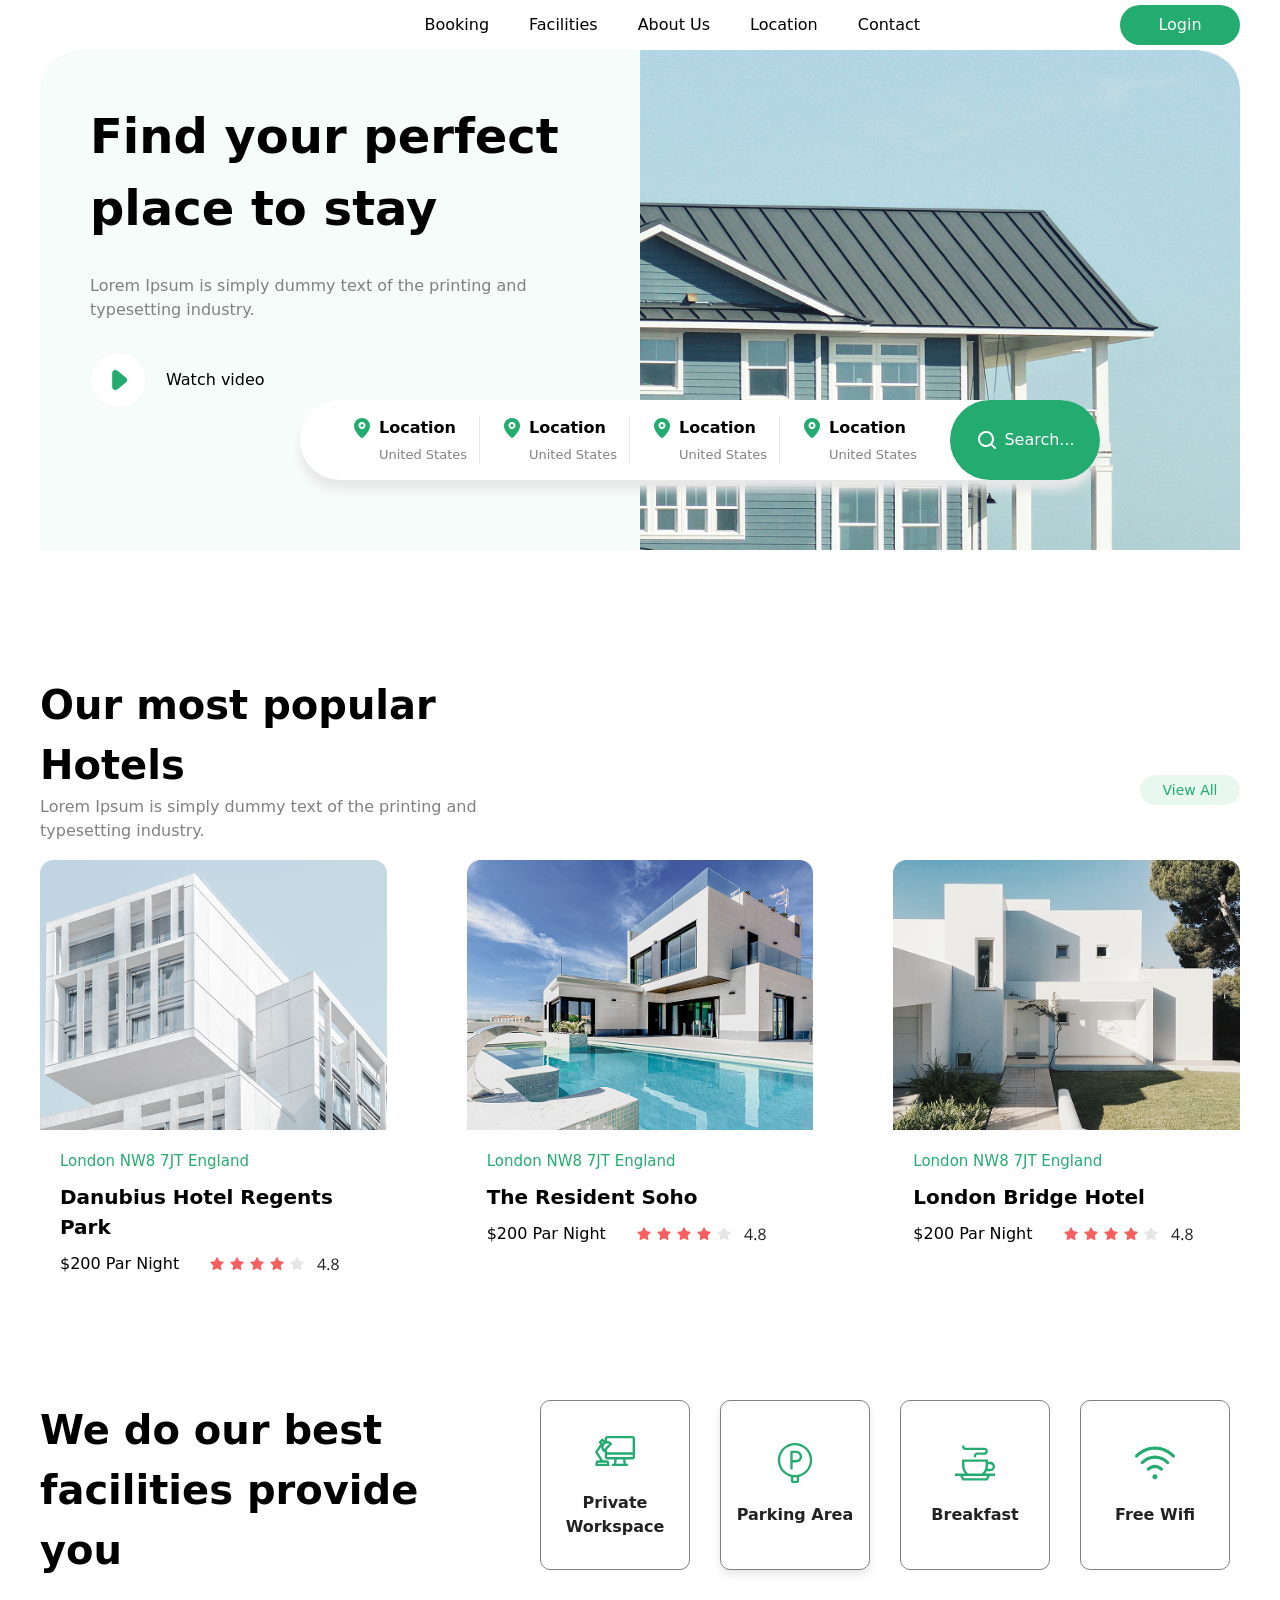
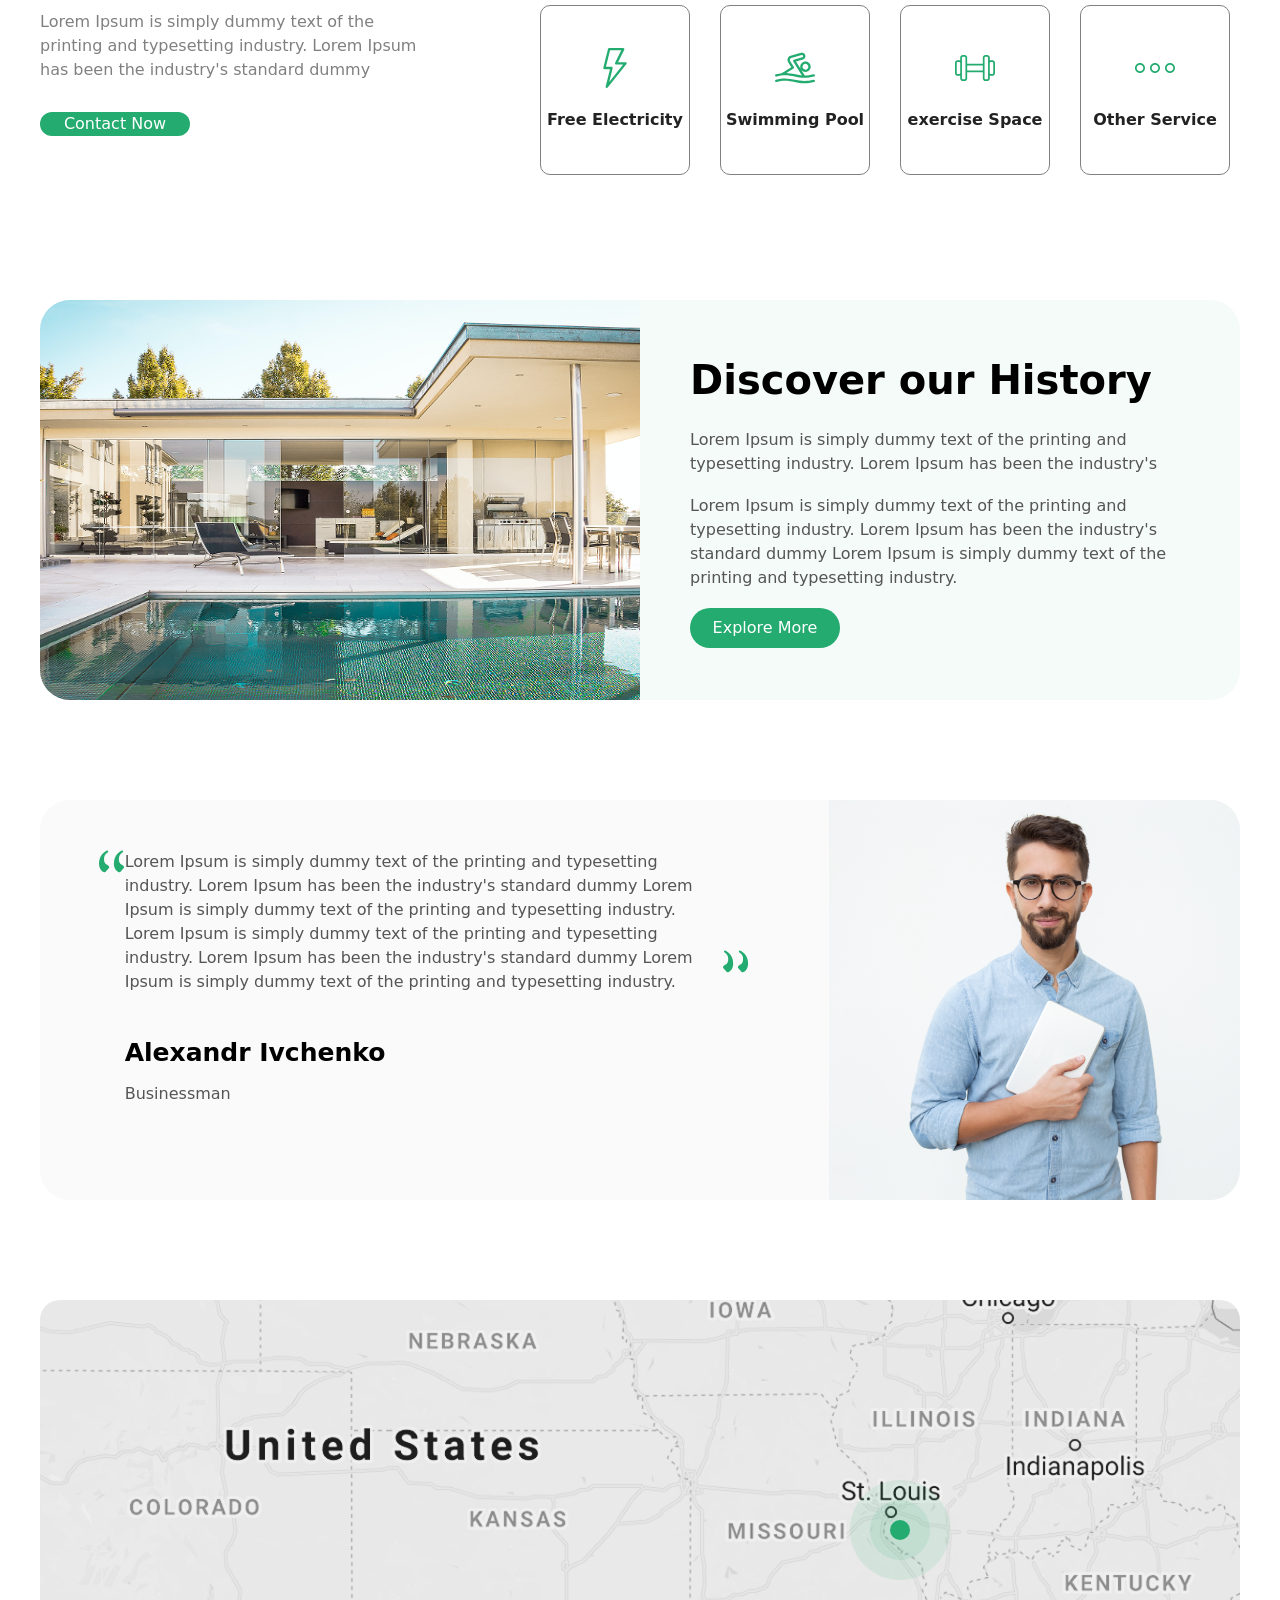
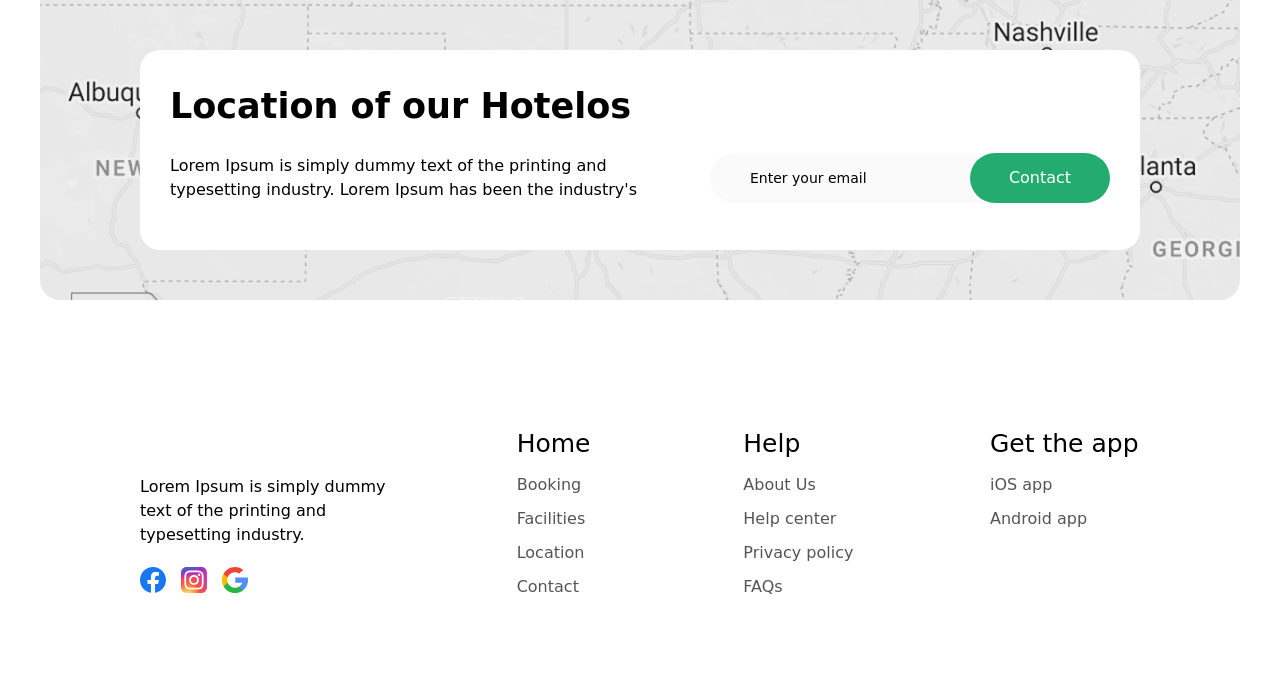
==== commit 3282752a: "Fix link to catalog.html in index.html" ====
--- a/index.html
+++ b/index.html
@@ -21,7 +21,7 @@
                 <a href="#macon">Location</a>
                 <a href="#login">Contact</a>
             </div>
-            <a href=""><button class="w-[120px] h-[40px] rounded-[30px] bg-[#24AB70] text-[white]">Login</button></a>
+            <a href="./catalog.html"><button class="w-[120px] h-[40px] rounded-[30px] bg-[#24AB70] text-[white]">Login</button></a>
         </nav>
     </section>
     <section class="w-[100%] h-[600px]">
@@ -480,4 +480,4 @@
         </nav>
     </section>
 </body>
-</html>+</html>
--- a/src/output.css
+++ b/src/output.css
@@ -0,0 +1,821 @@
+/*! tailwindcss v4.3.1 | MIT License | https://tailwindcss.com */
+@layer properties;
+@layer theme, base, components, utilities;
+@layer theme {
+  :root, :host {
+    --font-sans: ui-sans-serif, system-ui, sans-serif, "Apple Color Emoji",
+      "Segoe UI Emoji", "Segoe UI Symbol", "Noto Color Emoji";
+    --font-mono: ui-monospace, SFMono-Regular, Menlo, Monaco, Consolas, "Liberation Mono",
+      "Courier New", monospace;
+    --font-weight-bold: 700;
+    --default-font-family: var(--font-sans);
+    --default-mono-font-family: var(--font-mono);
+  }
+}
+@layer base {
+  *, ::after, ::before, ::backdrop, ::file-selector-button {
+    box-sizing: border-box;
+    margin: 0;
+    padding: 0;
+    border: 0 solid;
+  }
+  html, :host {
+    line-height: 1.5;
+    -webkit-text-size-adjust: 100%;
+    tab-size: 4;
+    font-family: var(--default-font-family, ui-sans-serif, system-ui, sans-serif, "Apple Color Emoji", "Segoe UI Emoji", "Segoe UI Symbol", "Noto Color Emoji");
+    font-feature-settings: var(--default-font-feature-settings, normal);
+    font-variation-settings: var(--default-font-variation-settings, normal);
+    -webkit-tap-highlight-color: transparent;
+  }
+  hr {
+    height: 0;
+    color: inherit;
+    border-top-width: 1px;
+  }
+  abbr:where([title]) {
+    -webkit-text-decoration: underline dotted;
+    text-decoration: underline dotted;
+  }
+  h1, h2, h3, h4, h5, h6 {
+    font-size: inherit;
+    font-weight: inherit;
+  }
+  a {
+    color: inherit;
+    -webkit-text-decoration: inherit;
+    text-decoration: inherit;
+  }
+  b, strong {
+    font-weight: bolder;
+  }
+  code, kbd, samp, pre {
+    font-family: var(--default-mono-font-family, ui-monospace, SFMono-Regular, Menlo, Monaco, Consolas, "Liberation Mono", "Courier New", monospace);
+    font-feature-settings: var(--default-mono-font-feature-settings, normal);
+    font-variation-settings: var(--default-mono-font-variation-settings, normal);
+    font-size: 1em;
+  }
+  small {
+    font-size: 80%;
+  }
+  sub, sup {
+    font-size: 75%;
+    line-height: 0;
+    position: relative;
+    vertical-align: baseline;
+  }
+  sub {
+    bottom: -0.25em;
+  }
+  sup {
+    top: -0.5em;
+  }
+  table {
+    text-indent: 0;
+    border-color: inherit;
+    border-collapse: collapse;
+  }
+  :-moz-focusring {
+    outline: auto;
+  }
+  progress {
+    vertical-align: baseline;
+  }
+  summary {
+    display: list-item;
+  }
+  ol, ul, menu {
+    list-style: none;
+  }
+  img, svg, video, canvas, audio, iframe, embed, object {
+    display: block;
+    vertical-align: middle;
+  }
+  img, video {
+    max-width: 100%;
+    height: auto;
+  }
+  button, input, select, optgroup, textarea, ::file-selector-button {
+    font: inherit;
+    font-feature-settings: inherit;
+    font-variation-settings: inherit;
+    letter-spacing: inherit;
+    color: inherit;
+    border-radius: 0;
+    background-color: transparent;
+    opacity: 1;
+  }
+  :where(select:is([multiple], [size])) optgroup {
+    font-weight: bolder;
+  }
+  :where(select:is([multiple], [size])) optgroup option {
+    padding-inline-start: 20px;
+  }
+  ::file-selector-button {
+    margin-inline-end: 4px;
+  }
+  ::placeholder {
+    opacity: 1;
+  }
+  @supports (not (-webkit-appearance: -apple-pay-button))  or (contain-intrinsic-size: 1px) {
+    ::placeholder {
+      color: currentcolor;
+      @supports (color: color-mix(in lab, red, red)) {
+        color: color-mix(in oklab, currentcolor 50%, transparent);
+      }
+    }
+  }
+  textarea {
+    resize: vertical;
+  }
+  ::-webkit-search-decoration {
+    -webkit-appearance: none;
+  }
+  ::-webkit-date-and-time-value {
+    min-height: 1lh;
+    text-align: inherit;
+  }
+  ::-webkit-datetime-edit {
+    display: inline-flex;
+  }
+  ::-webkit-datetime-edit-fields-wrapper {
+    padding: 0;
+  }
+  ::-webkit-datetime-edit, ::-webkit-datetime-edit-year-field, ::-webkit-datetime-edit-month-field, ::-webkit-datetime-edit-day-field, ::-webkit-datetime-edit-hour-field, ::-webkit-datetime-edit-minute-field, ::-webkit-datetime-edit-second-field, ::-webkit-datetime-edit-millisecond-field, ::-webkit-datetime-edit-meridiem-field {
+    padding-block: 0;
+  }
+  ::-webkit-calendar-picker-indicator {
+    line-height: 1;
+  }
+  :-moz-ui-invalid {
+    box-shadow: none;
+  }
+  button, input:where([type="button"], [type="reset"], [type="submit"]), ::file-selector-button {
+    appearance: button;
+  }
+  ::-webkit-inner-spin-button, ::-webkit-outer-spin-button {
+    height: auto;
+  }
+  [hidden]:where(:not([hidden="until-found"])) {
+    display: none !important;
+  }
+}
+@layer utilities {
+  .absolute {
+    position: absolute;
+  }
+  .top-\[400px\] {
+    top: 400px;
+  }
+  .left-\[50px\] {
+    left: 50px;
+  }
+  .left-\[300px\] {
+    left: 300px;
+  }
+  .float-end {
+    float: inline-end;
+  }
+  .m-auto {
+    margin: auto;
+  }
+  .mt-\[-20px\] {
+    margin-top: -20px;
+  }
+  .mt-\[50px\] {
+    margin-top: 50px;
+  }
+  .mt-\[100px\] {
+    margin-top: 100px;
+  }
+  .mr-\[19\%\] {
+    margin-right: 19%;
+  }
+  .ml-\[-2\%\] {
+    margin-left: -2%;
+  }
+  .ml-\[-\] {
+    margin-left: -;
+  }
+  .ml-\[75\%\] {
+    margin-left: 75%;
+  }
+  .flex {
+    display: flex;
+  }
+  .h-\[14px\] {
+    height: 14px;
+  }
+  .h-\[20px\] {
+    height: 20px;
+  }
+  .h-\[30px\] {
+    height: 30px;
+  }
+  .h-\[40px\] {
+    height: 40px;
+  }
+  .h-\[50\] {
+    height: 50;
+  }
+  .h-\[50px\] {
+    height: 50px;
+  }
+  .h-\[60px\] {
+    height: 60px;
+  }
+  .h-\[80px\] {
+    height: 80px;
+  }
+  .h-\[100px\] {
+    height: 100px;
+  }
+  .h-\[130px\] {
+    height: 130px;
+  }
+  .h-\[140px\] {
+    height: 140px;
+  }
+  .h-\[150px\] {
+    height: 150px;
+  }
+  .h-\[170px\] {
+    height: 170px;
+  }
+  .h-\[200px\] {
+    height: 200px;
+  }
+  .h-\[250px\] {
+    height: 250px;
+  }
+  .h-\[300px\] {
+    height: 300px;
+  }
+  .h-\[340px\] {
+    height: 340px;
+  }
+  .h-\[350px\] {
+    height: 350px;
+  }
+  .h-\[380px\] {
+    height: 380px;
+  }
+  .h-\[400px\] {
+    height: 400px;
+  }
+  .h-\[410px\] {
+    height: 410px;
+  }
+  .h-\[420px\] {
+    height: 420px;
+  }
+  .h-\[440px\] {
+    height: 440px;
+  }
+  .h-\[450px\] {
+    height: 450px;
+  }
+  .h-\[460px\] {
+    height: 460px;
+  }
+  .h-\[500px\] {
+    height: 500px;
+  }
+  .h-\[600px\] {
+    height: 600px;
+  }
+  .h-\[650px\] {
+    height: 650px;
+  }
+  .h-\[700px\] {
+    height: 700px;
+  }
+  .w-\[10\] {
+    width: 10;
+  }
+  .w-\[20\] {
+    width: 20;
+  }
+  .w-\[20px\] {
+    width: 20px;
+  }
+  .w-\[50px\] {
+    width: 50px;
+  }
+  .w-\[60px\] {
+    width: 60px;
+  }
+  .w-\[100\%\] {
+    width: 100%;
+  }
+  .w-\[100px\] {
+    width: 100px;
+  }
+  .w-\[120px\] {
+    width: 120px;
+  }
+  .w-\[130px\] {
+    width: 130px;
+  }
+  .w-\[140px\] {
+    width: 140px;
+  }
+  .w-\[150px\] {
+    width: 150px;
+  }
+  .w-\[200px\] {
+    width: 200px;
+  }
+  .w-\[220px\] {
+    width: 220px;
+  }
+  .w-\[250px\] {
+    width: 250px;
+  }
+  .w-\[350px\] {
+    width: 350px;
+  }
+  .w-\[400\] {
+    width: 400;
+  }
+  .w-\[400px\] {
+    width: 400px;
+  }
+  .w-\[406px\] {
+    width: 406px;
+  }
+  .w-\[420\] {
+    width: 420;
+  }
+  .w-\[420px\] {
+    width: 420px;
+  }
+  .w-\[440px\] {
+    width: 440px;
+  }
+  .w-\[460px\] {
+    width: 460px;
+  }
+  .w-\[470px\] {
+    width: 470px;
+  }
+  .w-\[500px\] {
+    width: 500px;
+  }
+  .w-\[600px\] {
+    width: 600px;
+  }
+  .w-\[630px\] {
+    width: 630px;
+  }
+  .w-\[650px\] {
+    width: 650px;
+  }
+  .w-\[700px\] {
+    width: 700px;
+  }
+  .w-\[800px\] {
+    width: 800px;
+  }
+  .w-\[1000px\] {
+    width: 1000px;
+  }
+  .w-\[1200px\] {
+    width: 1200px;
+  }
+  .max-w-\[1200px\] {
+    max-width: 1200px;
+  }
+  .min-w-\[1000px\] {
+    min-width: 1000px;
+  }
+  .min-w-\[1100px\] {
+    min-width: 1100px;
+  }
+  .min-w-\[1200pc\] {
+    min-width: 1200pc;
+  }
+  .min-w-\[1200px\] {
+    min-width: 1200px;
+  }
+  .transform {
+    transform: var(--tw-rotate-x,) var(--tw-rotate-y,) var(--tw-rotate-z,) var(--tw-skew-x,) var(--tw-skew-y,);
+  }
+  .flex-col {
+    flex-direction: column;
+  }
+  .flex-wrap {
+    flex-wrap: wrap;
+  }
+  .items-center {
+    align-items: center;
+  }
+  .items-end {
+    align-items: flex-end;
+  }
+  .items-start {
+    align-items: flex-start;
+  }
+  .justify-between {
+    justify-content: space-between;
+  }
+  .justify-center {
+    justify-content: center;
+  }
+  .justify-end {
+    justify-content: flex-end;
+  }
+  .justify-start {
+    justify-content: flex-start;
+  }
+  .gap-\[4\%\] {
+    gap: 4%;
+  }
+  .gap-\[5px\] {
+    gap: 5px;
+  }
+  .gap-\[10px\] {
+    gap: 10px;
+  }
+  .gap-\[15px\] {
+    gap: 15px;
+  }
+  .gap-\[18px\] {
+    gap: 18px;
+  }
+  .gap-\[20\%\] {
+    gap: 20%;
+  }
+  .gap-\[20px\] {
+    gap: 20px;
+  }
+  .gap-\[25\%\] {
+    gap: 25%;
+  }
+  .gap-\[27\%\] {
+    gap: 27%;
+  }
+  .gap-\[30\%\] {
+    gap: 30%;
+  }
+  .gap-\[30px\] {
+    gap: 30px;
+  }
+  .gap-\[31\%\] {
+    gap: 31%;
+  }
+  .gap-\[32\%\] {
+    gap: 32%;
+  }
+  .gap-\[35\%\] {
+    gap: 35%;
+  }
+  .gap-\[40\%\] {
+    gap: 40%;
+  }
+  .gap-\[40px\] {
+    gap: 40px;
+  }
+  .gap-\[41\%\] {
+    gap: 41%;
+  }
+  .gap-\[42\%\] {
+    gap: 42%;
+  }
+  .gap-\[43\%\] {
+    gap: 43%;
+  }
+  .gap-\[44\%\] {
+    gap: 44%;
+  }
+  .gap-\[45\%\] {
+    gap: 45%;
+  }
+  .gap-\[50px\] {
+    gap: 50px;
+  }
+  .gap-\[52\.5\%\] {
+    gap: 52.5%;
+  }
+  .gap-\[70px\] {
+    gap: 70px;
+  }
+  .gap-\[80px\] {
+    gap: 80px;
+  }
+  .gap-\[100px\] {
+    gap: 100px;
+  }
+  .gap-\[200px\] {
+    gap: 200px;
+  }
+  .rounded-\[0px_30px_30px_0px\] {
+    border-radius: 0px 30px 30px 0px;
+  }
+  .rounded-\[0px_40px_0px_0px\] {
+    border-radius: 0px 40px 0px 0px;
+  }
+  .rounded-\[10px\] {
+    border-radius: 10px;
+  }
+  .rounded-\[20px\] {
+    border-radius: 20px;
+  }
+  .rounded-\[30px\] {
+    border-radius: 30px;
+  }
+  .rounded-\[30px_0px_0px_30px\] {
+    border-radius: 30px 0px 0px 30px;
+  }
+  .rounded-\[40px\] {
+    border-radius: 40px;
+  }
+  .rounded-\[40px_40px_0px_0px\] {
+    border-radius: 40px 40px 0px 0px;
+  }
+  .rounded-\[50\%\] {
+    border-radius: 50%;
+  }
+  .rounded-\[50px\] {
+    border-radius: 50px;
+  }
+  .border {
+    border-style: var(--tw-border-style);
+    border-width: 1px;
+  }
+  .border-r {
+    border-right-style: var(--tw-border-style);
+    border-right-width: 1px;
+  }
+  .border-\[\#5555\] {
+    border-color: #5555;
+  }
+  .border-\[\#131313\] {
+    border-color: #131313;
+  }
+  .border-\[\#555555\] {
+    border-color: #555555;
+  }
+  .border-\[\#E8E8E8\] {
+    border-color: #E8E8E8;
+  }
+  .border-\[gray\] {
+    border-color: gray;
+  }
+  .bg-\[\#24AB70\] {
+    background-color: #24AB70;
+  }
+  .bg-\[\#24AB700A\] {
+    background-color: #24AB700A;
+  }
+  .bg-\[\#24AB701A\] {
+    background-color: #24AB701A;
+  }
+  .bg-\[\#F4FBF8\] {
+    background-color: #F4FBF8;
+  }
+  .bg-\[\#FAFAFA\] {
+    background-color: #FAFAFA;
+  }
+  .bg-\[white\] {
+    background-color: white;
+  }
+  .bg-\[url\(\'\.\.\/imgs\/map\.png\'\)\] {
+    background-image: url('../imgs/map.png');
+  }
+  .bg-cover {
+    background-size: cover;
+  }
+  .bg-center {
+    background-position: center;
+  }
+  .p-\[0px_20px\] {
+    padding: 0px 20px;
+  }
+  .p-\[10px\] {
+    padding: 10px;
+  }
+  .p-\[10px_0px_0px_20px\] {
+    padding: 10px 0px 0px 20px;
+  }
+  .p-\[20px\] {
+    padding: 20px;
+  }
+  .p-\[30px\] {
+    padding: 30px;
+  }
+  .text-center {
+    text-align: center;
+  }
+  .text-\[13px\] {
+    font-size: 13px;
+  }
+  .text-\[14px\] {
+    font-size: 14px;
+  }
+  .text-\[15px\] {
+    font-size: 15px;
+  }
+  .text-\[16px\] {
+    font-size: 16px;
+  }
+  .text-\[20px\] {
+    font-size: 20px;
+  }
+  .text-\[23px\] {
+    font-size: 23px;
+  }
+  .text-\[25px\] {
+    font-size: 25px;
+  }
+  .text-\[35px\] {
+    font-size: 35px;
+  }
+  .text-\[40px\] {
+    font-size: 40px;
+  }
+  .text-\[48px\] {
+    font-size: 48px;
+  }
+  .font-bold {
+    --tw-font-weight: var(--font-weight-bold);
+    font-weight: var(--font-weight-bold);
+  }
+  .text-\[\#24AB70\] {
+    color: #24AB70;
+  }
+  .text-\[\#131313\] {
+    color: #131313;
+  }
+  .text-\[\#222222\] {
+    color: #222222;
+  }
+  .text-\[\#555555\] {
+    color: #555555;
+  }
+  .text-\[\#\] {
+    color: #;
+  }
+  .text-\[gray\] {
+    color: gray;
+  }
+  .text-\[px\] {
+    color: px;
+  }
+  .text-\[white\] {
+    color: white;
+  }
+  .shadow {
+    --tw-shadow: 0 1px 3px 0 var(--tw-shadow-color, rgb(0 0 0 / 0.1)), 0 1px 2px -1px var(--tw-shadow-color, rgb(0 0 0 / 0.1));
+    box-shadow: var(--tw-inset-shadow), var(--tw-inset-ring-shadow), var(--tw-ring-offset-shadow), var(--tw-ring-shadow), var(--tw-shadow);
+  }
+  .shadow-\[0px_5px_10px_\#00000040\] {
+    --tw-shadow: 0px 5px 10px var(--tw-shadow-color, #00000040);
+    box-shadow: var(--tw-inset-shadow), var(--tw-inset-ring-shadow), var(--tw-ring-offset-shadow), var(--tw-ring-shadow), var(--tw-shadow);
+  }
+  .shadow-\[0px_5px_10px_\#E8E8E8\] {
+    --tw-shadow: 0px 5px 10px var(--tw-shadow-color, #E8E8E8);
+    box-shadow: var(--tw-inset-shadow), var(--tw-inset-ring-shadow), var(--tw-ring-offset-shadow), var(--tw-ring-shadow), var(--tw-shadow);
+  }
+  .shadow-\[0px_5px_10px_\] {
+    --tw-shadow: 0px 5px 10px var(--tw-shadow-color, currentcolor);
+    box-shadow: var(--tw-inset-shadow), var(--tw-inset-ring-shadow), var(--tw-ring-offset-shadow), var(--tw-ring-shadow), var(--tw-shadow);
+  }
+  .shadow-\[0px_5px_10px_gray\] {
+    --tw-shadow: 0px 5px 10px var(--tw-shadow-color, gray);
+    box-shadow: var(--tw-inset-shadow), var(--tw-inset-ring-shadow), var(--tw-ring-offset-shadow), var(--tw-ring-shadow), var(--tw-shadow);
+  }
+  .shadow-\[0px_5px_\] {
+    --tw-shadow: 0px 5px var(--tw-shadow-color, currentcolor);
+    box-shadow: var(--tw-inset-shadow), var(--tw-inset-ring-shadow), var(--tw-ring-offset-shadow), var(--tw-ring-shadow), var(--tw-shadow);
+  }
+  .shadow-\[0px_10px_10px_\#E8E8E8\] {
+    --tw-shadow: 0px 10px 10px var(--tw-shadow-color, #E8E8E8);
+    box-shadow: var(--tw-inset-shadow), var(--tw-inset-ring-shadow), var(--tw-ring-offset-shadow), var(--tw-ring-shadow), var(--tw-shadow);
+  }
+  .shadow-\[0px_\] {
+    --tw-shadow: 0px;
+    box-shadow: var(--tw-inset-shadow), var(--tw-inset-ring-shadow), var(--tw-ring-offset-shadow), var(--tw-ring-shadow), var(--tw-shadow);
+  }
+}
+@property --tw-rotate-x {
+  syntax: "*";
+  inherits: false;
+}
+@property --tw-rotate-y {
+  syntax: "*";
+  inherits: false;
+}
+@property --tw-rotate-z {
+  syntax: "*";
+  inherits: false;
+}
+@property --tw-skew-x {
+  syntax: "*";
+  inherits: false;
+}
+@property --tw-skew-y {
+  syntax: "*";
+  inherits: false;
+}
+@property --tw-border-style {
+  syntax: "*";
+  inherits: false;
+  initial-value: solid;
+}
+@property --tw-font-weight {
+  syntax: "*";
+  inherits: false;
+}
+@property --tw-shadow {
+  syntax: "*";
+  inherits: false;
+  initial-value: 0 0 #0000;
+}
+@property --tw-shadow-color {
+  syntax: "*";
+  inherits: false;
+}
+@property --tw-shadow-alpha {
+  syntax: "<percentage>";
+  inherits: false;
+  initial-value: 100%;
+}
+@property --tw-inset-shadow {
+  syntax: "*";
+  inherits: false;
+  initial-value: 0 0 #0000;
+}
+@property --tw-inset-shadow-color {
+  syntax: "*";
+  inherits: false;
+}
+@property --tw-inset-shadow-alpha {
+  syntax: "<percentage>";
+  inherits: false;
+  initial-value: 100%;
+}
+@property --tw-ring-color {
+  syntax: "*";
+  inherits: false;
+}
+@property --tw-ring-shadow {
+  syntax: "*";
+  inherits: false;
+  initial-value: 0 0 #0000;
+}
+@property --tw-inset-ring-color {
+  syntax: "*";
+  inherits: false;
+}
+@property --tw-inset-ring-shadow {
+  syntax: "*";
+  inherits: false;
+  initial-value: 0 0 #0000;
+}
+@property --tw-ring-inset {
+  syntax: "*";
+  inherits: false;
+}
+@property --tw-ring-offset-width {
+  syntax: "<length>";
+  inherits: false;
+  initial-value: 0px;
+}
+@property --tw-ring-offset-color {
+  syntax: "*";
+  inherits: false;
+  initial-value: #fff;
+}
+@property --tw-ring-offset-shadow {
+  syntax: "*";
+  inherits: false;
+  initial-value: 0 0 #0000;
+}
+@layer properties {
+  @supports ((-webkit-hyphens: none) and (not (margin-trim: inline))) or ((-moz-orient: inline) and (not (color:rgb(from red r g b)))) {
+    *, ::before, ::after, ::backdrop {
+      --tw-rotate-x: initial;
+      --tw-rotate-y: initial;
+      --tw-rotate-z: initial;
+      --tw-skew-x: initial;
+      --tw-skew-y: initial;
+      --tw-border-style: solid;
+      --tw-font-weight: initial;
+      --tw-shadow: 0 0 #0000;
+      --tw-shadow-color: initial;
+      --tw-shadow-alpha: 100%;
+      --tw-inset-shadow: 0 0 #0000;
+      --tw-inset-shadow-color: initial;
+      --tw-inset-shadow-alpha: 100%;
+      --tw-ring-color: initial;
+      --tw-ring-shadow: 0 0 #0000;
+      --tw-inset-ring-color: initial;
+      --tw-inset-ring-shadow: 0 0 #0000;
+      --tw-ring-inset: initial;
+      --tw-ring-offset-width: 0px;
+      --tw-ring-offset-color: #fff;
+      --tw-ring-offset-shadow: 0 0 #0000;
+    }
+  }
+}
